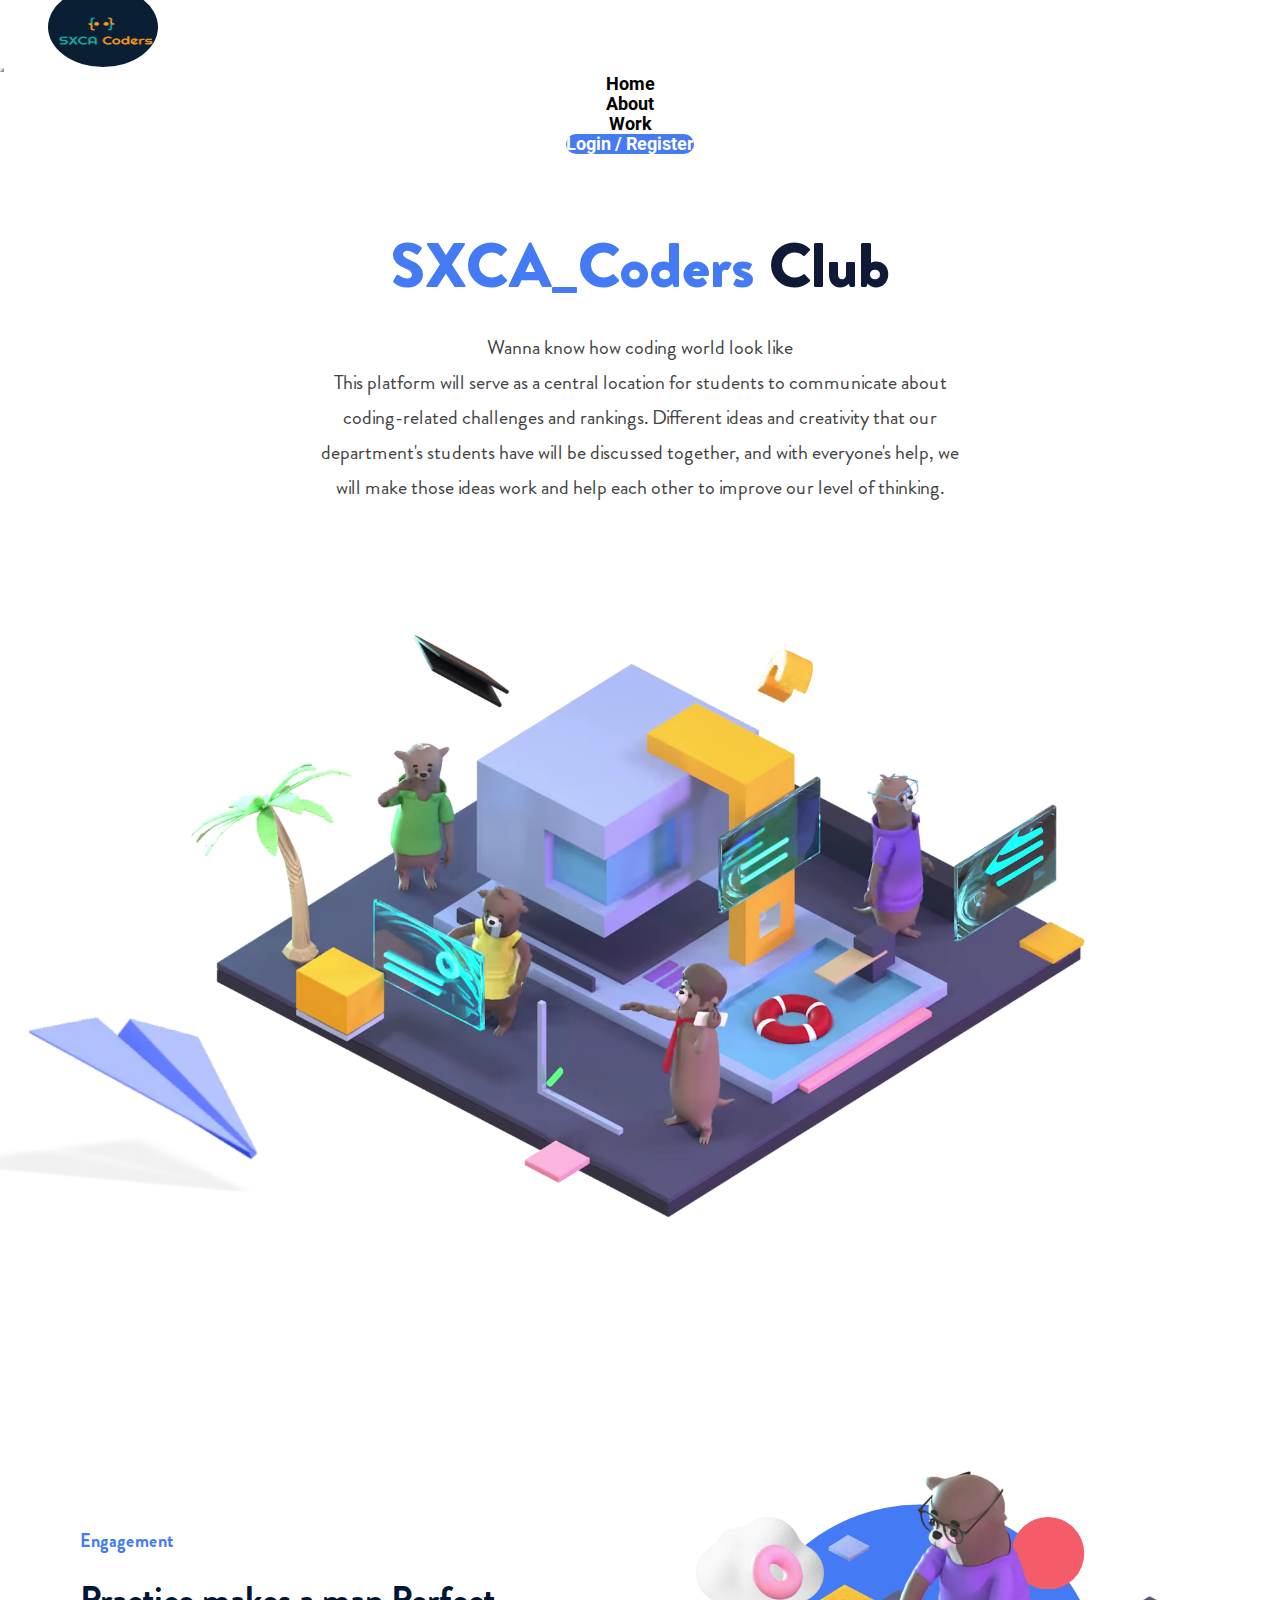
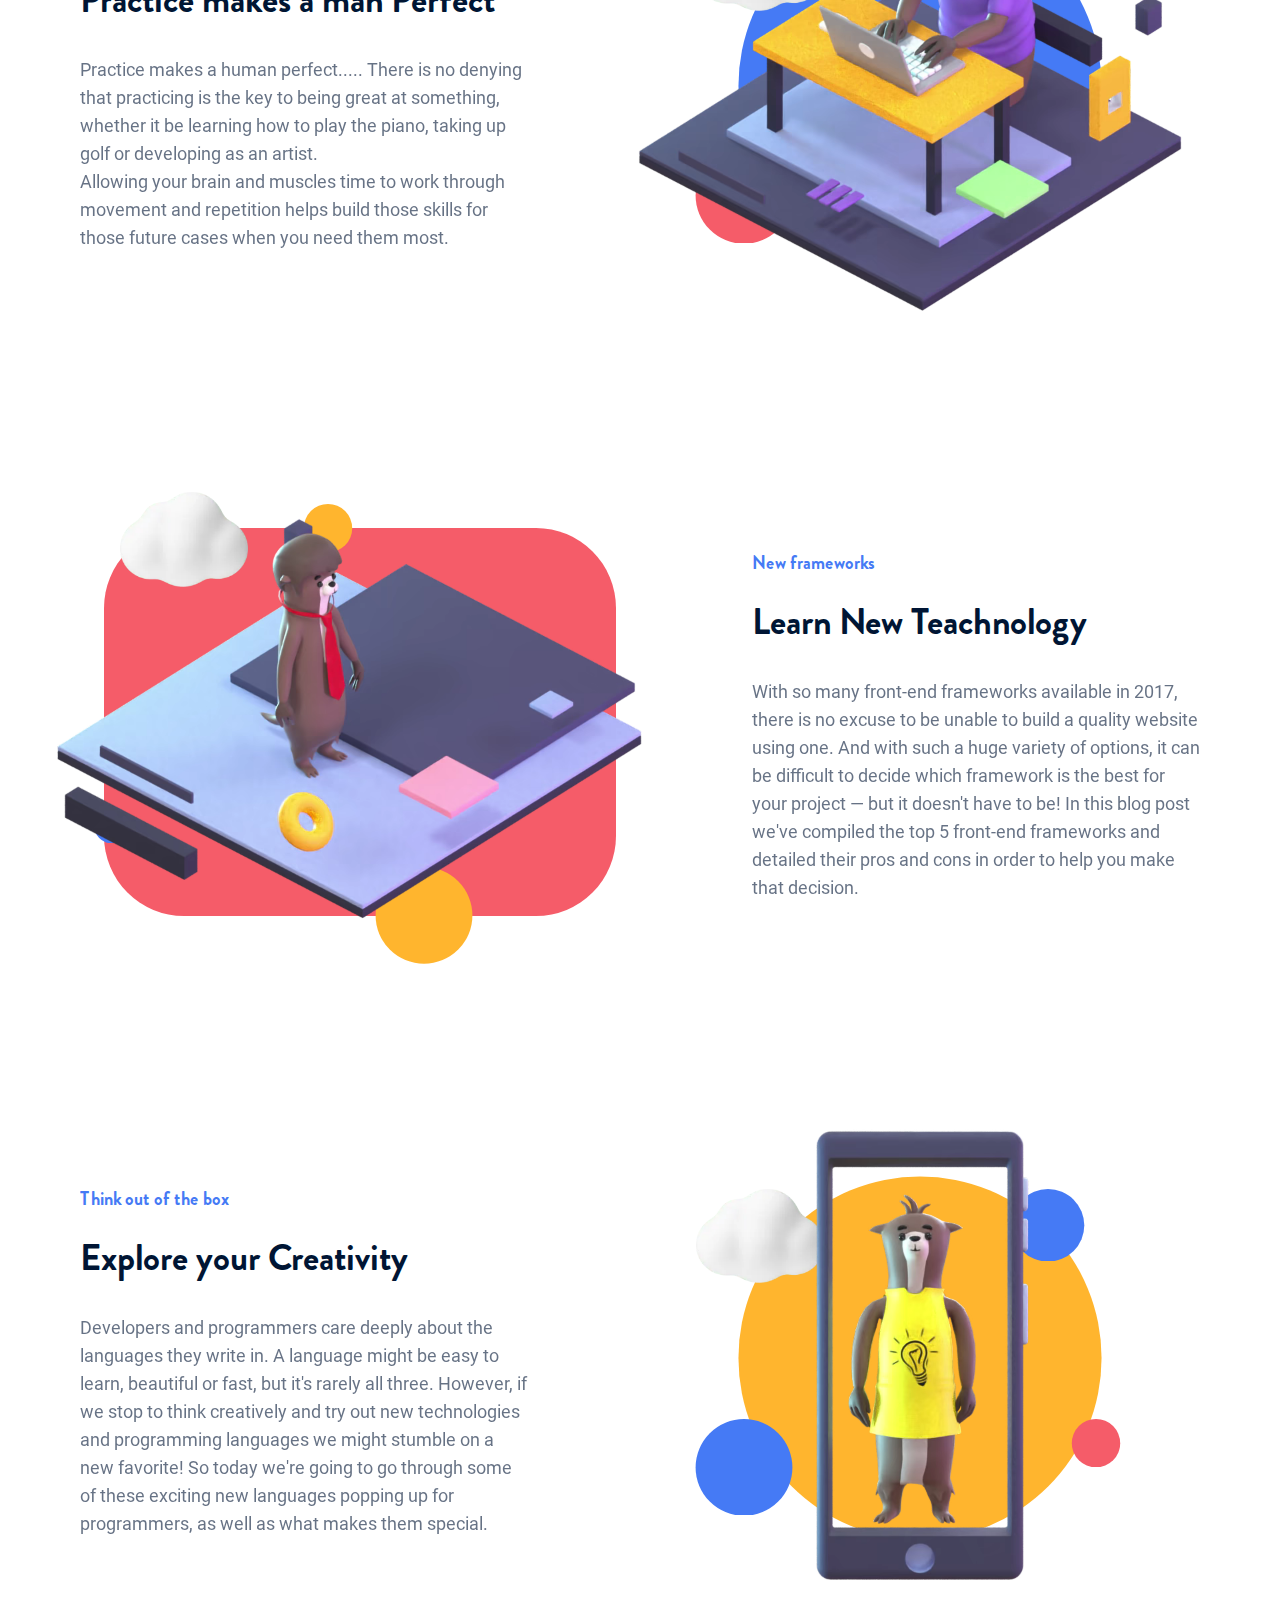
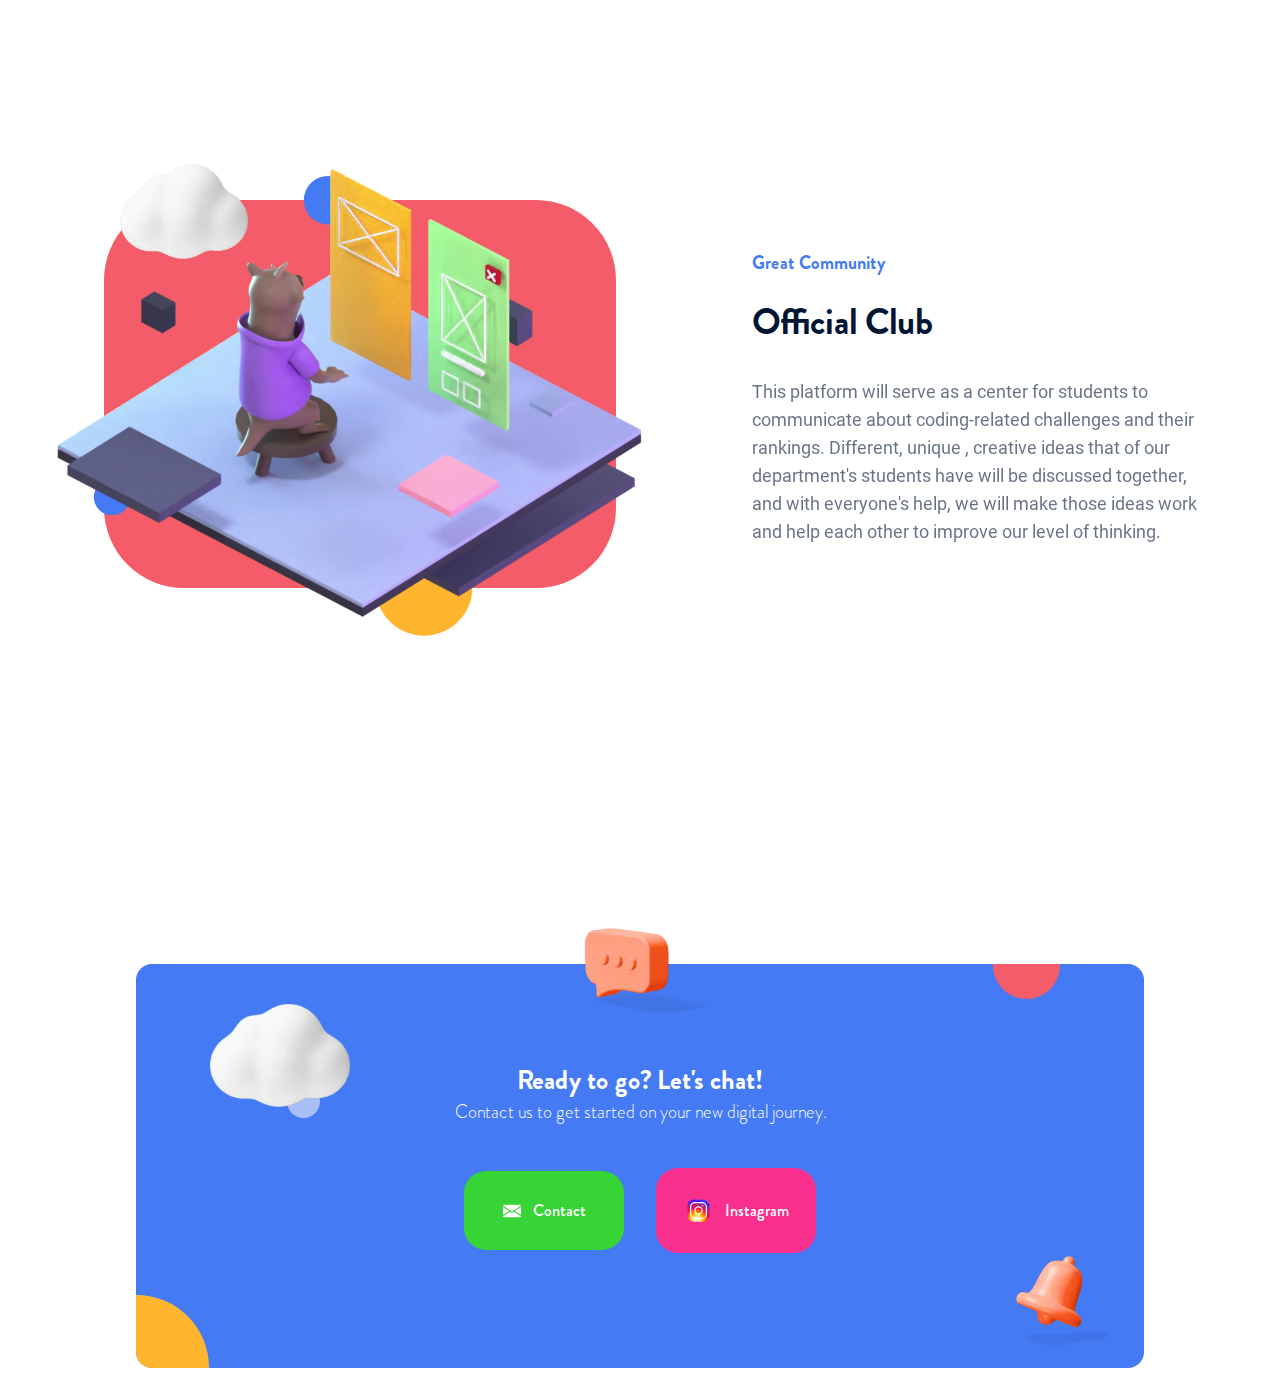
==== index.html @ 43cc10ef "logo changes finale commit" ====
<!-- <?php
    require("connection.inc.php");
?> -->
<!DOCTYPE html>
<html lang="en">

<head>
    <meta charset="UTF-8">
    <meta http-equiv="X-UA-Compatible" content="IE=edge">
    <meta name="viewport" content="width=device-width, initial-scale=1.0">
    <title>SXCA_Coders</title>
    <link rel="stylesheet" href="css/style.css">
    <link rel="stylesheet" href="css/c393a1facdbf81b38c03.css">
    <!-- <link rel="stylesheet" href="/css/f95f0cd9c8608c2a16da.css"> -->

    
    <link href="https://cdn.jsdelivr.net/npm/bootstrap@5.1.1/dist/css/bootstrap.min.css" rel="stylesheet"
        integrity="sha384-F3w7mX95PdgyTmZZMECAngseQB83DfGTowi0iMjiWaeVhAn4FJkqJByhZMI3AhiU" crossorigin="anonymous">
    <script src="https://cdn.jsdelivr.net/npm/@popperjs/core@2.9.3/dist/umd/popper.min.js"
        integrity="sha384-W8fXfP3gkOKtndU4JGtKDvXbO53Wy8SZCQHczT5FMiiqmQfUpWbYdTil/SxwZgAN"
        crossorigin="anonymous"></script>
    <script src="https://cdn.jsdelivr.net/npm/bootstrap@5.1.1/dist/js/bootstrap.min.js"
        integrity="sha384-skAcpIdS7UcVUC05LJ9Dxay8AXcDYfBJqt1CJ85S/CFujBsIzCIv+l9liuYLaMQ/"
        crossorigin="anonymous"></script>
    <script src="https://cdn.jsdelivr.net/npm/bootstrap@5.1.1/dist/js/bootstrap.bundle.min.js"
        integrity="sha384-/bQdsTh/da6pkI1MST/rWKFNjaCP5gBSY4sEBT38Q/9RBh9AH40zEOg7Hlq2THRZ"
        crossorigin="anonymous"></script>
        <link rel="stylesheet" href="https://cdnjs.cloudflare.com/ajax/libs/font-awesome/4.7.0/css/font-awesome.min.css">
        <script src="/js/jquery-3.6.0.min.js" type="text/javascript"></script>


</head>

<body>
    
        <!-- <div class="page page-landing "> -->
        <!-- <div class="header_spacer__1Bc7Z"> -->
            <nav class="navbar navbar-expand-lg navbar-light bg-light" >
                <div class="container-fluid">
                    <button class="navbar-toggler" type="button" data-bs-toggle="collapse"
                        data-bs-target="#navbarTogglerDemo03" aria-controls="navbarTogglerDemo03"
                        aria-expanded="false" aria-label="Toggle navigation">
                        <span class="navbar-toggler-icon"></span>
                    </button>
                    <a href="index.html">
                    <img style="margin-left: 40px;margin-top: -10px; border-radius: 50%;" width="109.93243243243242" height="80" loading="lazy"
                        src="/logo1.png"
                        class="header_logo__489xt" alt="logo"></a>
                    <div class="collapse navbar-collapse" id="navbarTogglerDemo03">
                        <ul class="navbar-nav" style="margin-left: auto;">
                            
                            <li class="nav-item" style="margin-right: 20px;">
                                <a class="nav-link active" aria-current="page" href="index.html">Home</a>
                            </li>
                            <li class="nav-item" style="margin-right: 20px;">
                                <a class="nav-link active" aria-current="page" href="about.html">About</a>
                            </li>
                            <li class="nav-item" style="margin-right: 20px;">
                                <a class="nav-link active" aria-current="page" href="contact.html">Work</a>
                            </li>
                            <li class="nav-item" style="margin-right: 20px;">
                                <a class="nav-link active" id="tete" aria-current="page" href="http://sxcacoderz.atwebpages.com/">Login / Register</a>
                            </li>


                        </ul>
                    </div>
                </div>
            </nav>
            <!-- </div> -->
        <!-- </div> -->
        <div class="styles_page__3O27c">
            <div class="hero_hero__2doTF">
                <h1 class="hero_heading__387q_">
                    <p><span class="hero_pop__2ITrp">SXCA_Coders </span> Club</p>
                </h1>
                <h2 class="hero_tagline__ejcJN">
                    <div>
                        <p>Wanna know how coding world look like</p>
                        <p> 

                            This platform will serve as a central location for students to
                             communicate about coding-related challenges and rankings. 
                             Different ideas and creativity that our department's students 
                             have will be discussed together, and with everyone's help, 
                             we will make those ideas work and help each other to improve 
                             our level of thinking.
                        </p>
                        <p><br /></p>
                    </div>
                </h2>
                <div class="hero_videoContainer__2br_p">
                    <div class="hero_blueRect__25ifG hero_sprite__2K_Bj"><canvas class="threeDFly_canvas__1gDKR"
                            width="200" height="200"></canvas></div>
                    <div class="hero_donut__1dHCN hero_sprite__2K_Bj"><canvas class="threeDFly_canvas__1gDKR"
                            width="200" height="200"></canvas></div>
                    <div class="hero_redBlocks__1Drtq hero_sprite__2K_Bj"><canvas class="threeDFly_canvas__1gDKR"
                            width="200" height="200"></canvas></div>
                    <div class="hero_yellowRect__2wP6B hero_sprite__2K_Bj"><canvas class="threeDFly_canvas__1gDKR"
                            width="200" height="200"></canvas></div><video class="hero_video__1mtaJ" preload="auto"
                        muted="" playsinline="" loop="" autoplay disableremoteplayback="">
                        <source
                            src="production1/4433542a0b9abbcefe07a48c4b059acff9fa09fb.webm"
                            type="video/webm" />
                        <source
                            src="production1/1_mov_1440x1080-Otterdevs.mov"
                            type="video/quicktime" />
                    </video>
                </div>
            </div>
            
            <!-- <div class="plane_container__OITWc">
                <div class="plane_clipper__2U6Xp">
                    <div class="plane_paperPlaneFloat__1OxNG">
                        <picture class="plane_paperPlane__2VQE2" style="position: absolute;">
                            <source srcSet="sprites/paper-plane.webp" type="image/webp" />
                            <img alt="Paper Plane" src="sprites/paper-plane.webp" width="576" height="356" />
                        </picture>
                    </div>
                </div>
            </div> -->

            <div class="planez" style="position: absolute; left: -90px; top: 950px;">
                <picture>
                    <source srcSet="sprites/paper-plane.webp" type="image/webp" />
                    <img alt="Paper Plane" src="sprites/paper-plane.webp" width="450" height="300" />
                </picture>
            </div>


            <div data-nav-title="Services">
                <div class="service_service__2L0Zc service_left__2deLF" style="flex-direction:row">
                    <div class="service_text__27dAe service_hidden__ITcib">
                        <h3>Engagement</h3>
                        <h4>Practice makes a man Perfect </h4>
                        <div>
                           <p> Practice makes a human perfect..... There is no denying that practicing is the key to being great at something,
	 whether it be learning how to play the piano,
	 taking up golf or developing as an artist.</p><p> Allowing your brain and muscles time to work through movement and repetition
	 helps build those skills for those future cases when you need them most.</p>

                        </div>
                    </div>
                    <div class="service_splash__18SnM">
                        <div>
                            <div class="service-splash_decor__2nsyu service-splash_circle__3ssSu">
                                <div class="service-splash_decorBG__3vp0y service-splash_hides__1FsgH"
                                    style="background:#457af5;border-radius:unset;clip-path:circle(40%)"></div><svg
                                    width="100" height="100" viewBox="0 0 50 50" xmlns="http://www.w3.org/2000/svg"
                                    class="service-splash_decorCircle1__2mcjT service-splash_bob__1wHOM service-splash_hides__1FsgH"
                                    fill="#f55c69">
                                    <circle cx="25" cy="25" r="25"></circle>
                                </svg>
                                <svg width="100" height="100" viewBox="0 0 50 50" xmlns="http://www.w3.org/2000/svg"
                                    class="service-splash_decorCircle2__2xlPF service-splash_bob__1wHOM service-splash_hides__1FsgH"
                                    style="animation-delay:0.2s" fill="#ffb52e">
                                    <circle cx="25" cy="25" r="25"></circle>
                                </svg><svg width="100" height="100" viewBox="0 0 50 50"
                                    xmlns="http://www.w3.org/2000/svg"
                                    class="service-splash_decorCircle3__29Uto service-splash_bob__1wHOM service-splash_hides__1FsgH"
                                    style="animation-delay:0.4s" fill="#f55c69">
                                    <circle cx="25" cy="25" r="25"></circle>
                                </svg>
                                <picture style="animation-delay:0.6s"
                                    class="service-splash_decorCloud__1s9xX service-splash_bob__1wHOM service-splash_hides__1FsgH">
                                    <source srcSet="sprites/cloud.webp" type="image/webp" /><img alt="Cloud icon"
                                        src="sprites/cloud.png" loading="lazy" width="202" height="149" />
                                </picture>
                            </div><video class="service-splash_video__py_FT" preload="auto" playsinline="" muted=""
                                loop="" autoplay disableremoteplayback="">
                                <source
                                    src="production1/bc0e95417e2c8d0930199f0b46eed3da27587ea4.webm"
                                    type="video/webm" />
                                <source
                                    src="production1/2_mov-Otterdevs.mov"
                                    type="video/quicktime" />
                            </video>
                        </div>
                    </div>
                </div>
            </div>
            <div>
                <div class="service_service__2L0Zc service_right__2iSeZ" style="flex-direction:row-reverse">
                    <div class="service_text__27dAe service_hidden__ITcib">
                        <h3>New frameworks</h3>
                        <h4>Learn New Teachnology</h4>
                        <div>
                            <p>With so many front-end frameworks available in 2017, there is no excuse to be unable to build a quality website using one. 
                                And with such a huge variety of options, it can be difficult to decide which framework is the best for your project — 
                                but it doesn't have to be! In this blog post we've compiled the top 5 front-end frameworks and detailed their pros and cons in order to help you make that decision.
                            </p>
                        </div>
                    </div>
                    <div class="service_splash__18SnM">
                        <div style="overflow-x: hidden;">
                            <div class="service-splash_decor__2nsyu service-splash_roundedRect__31Xk0">
                                <div class="service-splash_decorBG__3vp0y service-splash_hides__1FsgH"
                                    style="background:#f55c69;border-radius:80px;clip-path:unset; overflow-y: hidden;"></div><svg width="100"
                                    height="100" viewBox="0 0 50 50" xmlns="http://www.w3.org/2000/svg"
                                    class="service-splash_decorCircle1__2mcjT service-splash_bob__1wHOM service-splash_hides__1FsgH"
                                    fill="#ffb52e">
                                    <circle cx="25" cy="25" r="25"></circle>
                                </svg>
                                <svg width="100" height="100" viewBox="0 0 50 50" xmlns="http://www.w3.org/2000/svg"
                                    class="service-splash_decorCircle2__2xlPF service-splash_bob__1wHOM service-splash_hides__1FsgH"
                                    style="animation-delay:0.2s" fill="#ffb52e">
                                    <circle cx="25" cy="25" r="25"></circle>
                                </svg><svg width="100" height="100" viewBox="0 0 50 50"
                                    xmlns="http://www.w3.org/2000/svg"
                                    class="service-splash_decorCircle3__29Uto service-splash_bob__1wHOM service-splash_hides__1FsgH"
                                    style="animation-delay:0.4s" fill="#457af5">
                                    <circle cx="25" cy="25" r="25"></circle>
                                </svg>
                                <picture style="animation-delay:0.6s"
                                    class="service-splash_decorCloud__1s9xX service-splash_bob__1wHOM service-splash_hides__1FsgH">
                                    <source srcSet="sprites/cloud.webp" type="image/webp" /><img alt="Cloud icon"
                                        src="sprites/cloud.png" loading="lazy" width="202" height="149" />
                                </picture>
                            </div><video class="service-splash_video__py_FT" preload="auto" playsinline="" autoplay muted=""
                                loop="" disableremoteplayback="">
                                <source
                                    src="production1/545ada0dce8472e6c5146e14bf3cbb48974164bc.webm"
                                    type="video/webm" />
                                <source
                                    src="production1/3_mov-Otterdevs.mov"
                                    type="video/quicktime" />
                            </video>
                        </div>
                    </div>
                </div>
            </div>
            <div>
                <div class="service_service__2L0Zc service_left__2deLF" style="flex-direction:row">
                    <div class="service_text__27dAe service_hidden__ITcib">
                        <h3>Think out of the box</h3>
                        <h4>Explore your Creativity</h4>
                        <p>Developers and programmers care deeply about the languages they write in. A language might be easy to learn, beautiful or fast,
                            but it's rarely all three. However, if we stop to think creatively and try out new technologies and programming languages we might stumble 
                           on a new favorite! So today we're going to go through some of these exciting new languages popping up for programmers, as well as what makes them special.
                       </p>
                    </div>
                    <div class="service_splash__18SnM">
                        <div>
                            <div class="service-splash_decor__2nsyu service-splash_circle__3ssSu">
                                <div class="service-splash_decorBG__3vp0y service-splash_hides__1FsgH"
                                    style="background:#ffb52e;border-radius:unset;clip-path:circle(40%)"></div><svg
                                    width="100" height="100" viewBox="0 0 50 50" xmlns="http://www.w3.org/2000/svg"
                                    class="service-splash_decorCircle1__2mcjT service-splash_bob__1wHOM service-splash_hides__1FsgH"
                                    fill="#457af5">
                                    <circle cx="25" cy="25" r="25"></circle>
                                </svg>
                                <svg width="100" height="100" viewBox="0 0 50 50" xmlns="http://www.w3.org/2000/svg"
                                    class="service-splash_decorCircle2__2xlPF service-splash_bob__1wHOM service-splash_hides__1FsgH"
                                    style="animation-delay:0.2s" fill="#f55c69">
                                    <circle cx="25" cy="25" r="25"></circle>
                                </svg><svg width="100" height="100" viewBox="0 0 50 50"
                                    xmlns="http://www.w3.org/2000/svg"
                                    class="service-splash_decorCircle3__29Uto service-splash_bob__1wHOM service-splash_hides__1FsgH"
                                    style="animation-delay:0.4s" fill="#457af5">
                                    <circle cx="25" cy="25" r="25"></circle>
                                </svg>
                                <picture style="animation-delay:0.6s"
                                    class="service-splash_decorCloud__1s9xX service-splash_bob__1wHOM service-splash_hides__1FsgH">
                                    <source srcSet="sprites/cloud.webp" type="image/webp" /><img alt="Cloud icon"
                                        src="sprites/cloud.png" loading="lazy" width="202" height="149" />
                                </picture>
                            </div><video class="service-splash_video__py_FT" preload="auto" playsinline="" muted=""
                                loop="" autoplay disableremoteplayback="">
                                <source
                                    src="production1/f6379d8185065f7235d17d66972935cf13ff4ae3.webm"
                                    type="video/webm" />
                                <source
                                    src="production1/4_mov-Otterdevs.mov"
                                    type="video/quicktime" />
                            </video>
                        </div>
                    </div>
                </div>
            </div>
            <!-- <div class="rocket_container__2sekO">
                <div class="rocket_clipper__1J3vr">
                    <div class="rocket_rocketBuzz__CPluA">
                        <picture class="rocket_rocket__1mSY4">
                            <source srcSet="sprites/rocket.webp" type="image/webp" /><img alt="Rocket"
                                src="sprites/rocket.png" width="520x574" />
                        </picture>
                    </div>
                </div>
            </div> -->


            <div>
                <div class="service_service__2L0Zc service_right__2iSeZ" style="flex-direction:row-reverse">
                    <div class="service_text__27dAe service_hidden__ITcib">
                        <h3>Great Community </h3>
                        <h4>Official Club</h4>
                        <div>
                            <p>This platform will serve as a center for students to communicate about coding-related challenges and their rankings. Different, unique , creative ideas that of our department's students have will be discussed together, and with everyone's help, we will make those ideas work and help each other to improve our level of thinking.</p>
                        </div>
                    </div>
                    <div class="service_splash__18SnM">
                        <div>
                            <div class="service-splash_decor__2nsyu service-splash_roundedRect__31Xk0">
                                <div class="service-splash_decorBG__3vp0y service-splash_hides__1FsgH"
                                    style="background:#f55c69;border-radius:80px;clip-path:unset"></div><svg width="100"
                                    height="100" viewBox="0 0 50 50" xmlns="http://www.w3.org/2000/svg"
                                    class="service-splash_decorCircle1__2mcjT service-splash_bob__1wHOM service-splash_hides__1FsgH"
                                    fill="#457af5">
                                    <circle cx="25" cy="25" r="25"></circle>
                                </svg>
                                <svg width="100" height="100" viewBox="0 0 50 50" xmlns="http://www.w3.org/2000/svg"
                                    class="service-splash_decorCircle2__2xlPF service-splash_bob__1wHOM service-splash_hides__1FsgH"
                                    style="animation-delay:0.2s" fill="#ffb52e">
                                    <circle cx="25" cy="25" r="25"></circle>
                                </svg><svg width="100" height="100" viewBox="0 0 50 50"
                                    xmlns="http://www.w3.org/2000/svg"
                                    class="service-splash_decorCircle3__29Uto service-splash_bob__1wHOM service-splash_hides__1FsgH"
                                    style="animation-delay:0.4s" fill="#457af5">
                                    <circle cx="25" cy="25" r="25"></circle>
                                </svg>
                                <picture style="animation-delay:0.6s"
                                    class="service-splash_decorCloud__1s9xX service-splash_bob__1wHOM service-splash_hides__1FsgH">
                                    <source srcSet="sprites/cloud.webp" type="image/webp" /><img alt="Cloud icon"
                                        src="sprites/cloud.png" loading="lazy" width="202" height="149" />
                                </picture>
                            </div>
                            <video style="overflow: hidden;" class="service-splash_video__py_FT" preload="auto"
                                playsinline="" muted="" autoplay loop="" disableremoteplayback="">
                                <source
                                    src="production1/286c09b4c4c60a8c845789e8f1630f33b496be32.webm"
                                    type="video/webm" />
                                <source
                                    src="production1/5_mov-Otterdevs.mov"
                                    type="video/quicktime" />
                            </video>
                        </div>
                    </div>
                </div>
            </div>
            

            </div>
            
            <div class="contact_contact__1zi91">
                <div class="cta_contact__yrJ62">
                    <picture class="cta_chat__3e8RQ">
                        <source srcSet="sprites/chat.webp" type="image/webp" /><img alt="Chat icon"
                            src="sprites/chat.png" loading="lazy" width="278" height="172" />
                    </picture>
                    <picture class="cta_cloud__3cHMo">
                        <source srcSet="sprites/cloud.webp" type="image/webp" /><img alt="Cloud icon"
                            src="sprites/cloud.png" loading="lazy" width="202" height="149" />
                    </picture>
                    <div class="cta_background__Mx_uR">
                        <picture class="cta_bellIcon__1a3tN">
                            <source srcSet="sprites/bell.webp" type="image/webp" /><img alt="Bell"
                                src="sprites/bell.png" loading="lazy" width="102" height="123" />
                        </picture>
                        <svg width="100" height="100" viewBox="0 0 50 50" xmlns="http://www.w3.org/2000/svg"
                            class="cta_bigBgCircle__2GMG2">
                             <circle cx="25" cy="25" r="25"></circle> 
                        </svg>
                        <svg width="100" height="100" viewBox="0 0 50 50" xmlns="http://www.w3.org/2000/svg"
                            class="cta_redCircle__3ojUY">
                            <circle cx="25" cy="25" r="25" ></circle>
                        </svg><svg width="100" height="100" viewBox="0 0 50 50" xmlns="http://www.w3.org/2000/svg"
                            class="cta_yellowCircle2__RlQMl">
                            <circle cx="25" cy="25" r="25" ></circle>
                        </svg><svg width="100" height="100" viewBox="0 0 50 50" xmlns="http://www.w3.org/2000/svg"
                            class="cta_whiteCircle__UsoRb">
                            <circle cx="25" cy="25" r="25" ></circle>
                        </svg>
                    </div>
                    <div class="cta_contents__2ml5R" style="overflow-y: hidden;margin-top:50px;">
                        <h3 class="cta_title__itnd7" style="overflow-y: hidden;">Ready to go? Let&#x27;s chat!</h3>
                        <h4 class="cta_subtitle__1QxU1" style="overflow-y: hidden;">Contact us to get started on your
                            new digital journey. </h4>
                        <div class="cta_actions__3jRta" style="align-items: center;">
                        <button onclick="location.href = '/contact.html'" type="button" class="cta_contactButton__1eg83 cta_button__3MjQ3"
                                style="background-color: rgb(54, 212, 54);width:160px; text-align: center;"><img src="icons/mail.svg"
                                    alt="Mail" />Contact</button>
                            <button onclick="location.href = 'https://instagram.com/sxca_coders?utm_medium=copy_link'" type="button" class="cta_whatsappButton__1hT0X cta_button__3MjQ3" style="width:160px; background-color: rgb(248, 47, 141); text-align: center;"><img src="icons/insta.svg"
                                    alt="insta" />Instagram</button>
                        </div>
                    </div>
                </div>
            </div>
        </div>
    


        <script>

            var current = $(window).scrollTop();
            var total = $(window).height() - current;
            var ele = $(".planez");
            var currPosition = ele.position().left + 90;
            var trackLength = 50;
            $(window).scroll(function (event) {
            current = $(window).scrollTop();
            var newPosition = trackLength * (current/total)
            ele.css({left:currPosition+newPosition+'px'});
            });
        
        </script>
</body>

</html>
---- css/style.css ----
*{
    padding: 0%;
    margin: 0%;
    box-sizing: border-box;
    overflow-x: hidden;
    overflow-y: hidden;
}
html {
    overflow-y: scroll;
}

.navbar-nav {
text-align: center;
}
.navbar li a{
    color:black;
    font-weight: bold;
    font-size: 1.1rem;
    text-transform: capitalize;   
}
#tete {
    color: white;
    background-color: #457af5;
    border-radius: 20px;
    height: 41px;

}

@media screen and (min-width: 720px) {
    .navbar li a {
        text-align: center;
    }
    
    #tete {
        left: 50%;
        
    }
}

.threeDFly_canvas__1gDKR {
    width: 100%;
    height: 100%
}

.hero_hero__2doTF {
    display: flex;
    align-items: center;
    flex-direction: column;
    position: relative;
    padding-top: 40px;
    margin: 0 16px 180px
}

.hero_heading__387q_ {
    margin: 0 32px;
    color: var(--oxford-blue);
    font-size: clamp(3rem, 5vw, 6rem);
    text-align: center;
    font-weight: 900
}

.hero_heading__387q_ p {
    margin: 0;
}

.hero_pop__2ITrp {
    color: #457af5;
}

.hero_video__1mtaJ {
    width: 600px;
    max-width: calc(100% - 32px);
    height: auto
}

.hero_sprite__2K_Bj {
    width: 12.5vw
}

@media screen and (min-width:720px) {
    .hero_hero__2doTF {
        margin-bottom: 140px
    }
}

@media screen and (min-width:960px) {
    .hero_video__1mtaJ {
        width: 800px
    }
    .hero_hero__2doTF {
        padding-top: 80px
    }
    .hero_sprite__2K_Bj {
        width: 128px
    }
}

@media screen and (min-width:1280px) {
    .hero_video__1mtaJ {
        width: 960px
    }
    .hero_sprite__2K_Bj {
        width: 142px
    }
}

@media screen and (min-width:1440px) {
    .hero_video__1mtaJ {
        width: 1200px
    }
    .hero_sprite__2K_Bj {
        width: 192px
    }
}

.hero_tagline__ejcJN {
    text-align: center;
    margin: 32px 16px;
    max-width: 660px;
    font-size: clamp(1.25rem, 1.5vw, 1.4375rem);
    color: #424242;
    line-height: clamp(1.6rem, 3vw, 2.25rem);
    font-weight: 400
}

.hero_videoContainer__2br_p {
    position: relative;
    text-align: center
}

.hero_blueRect__25ifG {
    position: absolute;
    left: 0;
    top: 5%;
    -webkit-animation: hero_bob__2lung 1s infinite alternate;
    animation: hero_bob__2lung 1s infinite alternate
}

.hero_donut__1dHCN {
    position: absolute;
    right: 10%;
    top: 10%;
    -webkit-animation: hero_bob__2lung .9s infinite alternate;
    animation: hero_bob__2lung .9s infinite alternate
}

.hero_redBlocks__1Drtq {
    position: absolute;
    left: -2.5%;
    bottom: 15%;
    -webkit-animation: hero_bob__2lung .7s infinite alternate;
    animation: hero_bob__2lung .7s infinite alternate
}

.hero_yellowRect__2wP6B {
    position: absolute;
    right: 0;
    bottom: 20%;
    -webkit-animation: hero_bob__2lung .8s infinite alternate;
    animation: hero_bob__2lung .8s infinite alternate
}

@-webkit-keyframes hero_bob__2lung {
    0% {
        transform: translateY(-5px)
    }
    to {
        transform: translateY(5px)
    }
}

@keyframes hero_bob__2lung {
    0% {
        transform: translateY(-5px)
    }
    to {
        transform: translateY(5px)
    }
}

.service-splash_decor__2nsyu {
    position: absolute;
    top: 0;
    left: 0;
    width: 100%;
    height: 100%
}

.service-splash_video__py_FT {
    width: 100%;
    transform: scale(1);
    height: auto;
    
}

.service-splash_bob__1wHOM {
    -webkit-animation: service-splash_bob__1wHOM 1s infinite alternate;
    animation: service-splash_bob__1wHOM 1s infinite alternate
}

@-webkit-keyframes service-splash_bob__1wHOM {
    0% {
        transform: translateY(-5px)
    }
    to {
        transform: translateY(5px)
    }
}

@keyframes service-splash_bob__1wHOM {
    0% {
        transform: translateY(-5px)
    }
    to {
        transform: translateY(5px)
    }
}

.service-splash_hides__1FsgH {
    transition: all .3s cubic-bezier(.34, 1.56, .64, 1)
}

.service-splash_hidden__1Wofd {
    transform: scale(0);
    opacity: 0
}

.service-splash_decorBG__3vp0y {
    position: absolute;
    top: 10%;
    height: 80%;
    left: 10%;
    width: 80%
}

.service-splash_circle__3ssSu .service-splash_decorCloud__1s9xX {
    position: absolute;
    top: 15%;
    left: 15%;
    height: 20%;
    width: 20%
}

.service-splash_decorCloud__1s9xX img {
    width: 100%;
    height: auto
}

.service-splash_circle__3ssSu .service-splash_decorCircle1__2mcjT {
    position: absolute;
    top: 15%;
    right: 22.5%;
    height: 15%;
    width: 15%
}

.service-splash_circle__3ssSu .service-splash_decorCircle2__2xlPF {
    position: absolute;
    top: 62.5%;
    right: 17.5%;
    height: 10%;
    width: 10%
}

.service-splash_circle__3ssSu .service-splash_decorCircle3__29Uto {
    position: absolute;
    top: 62.5%;
    left: 12.5%;
    height: 20%;
    width: 20%
}

.service-splash_roundedRect__31Xk0 .service-splash_decorCloud__1s9xX {
    position: absolute;
    top: 2.5%;
    left: 12.5%;
    height: 20%;
    width: 20%
}

.service-splash_roundedRect__31Xk0 .service-splash_decorCircle1__2mcjT {
    position: absolute;
    top: 5%;
    left: 40%;
    height: 10%;
    width: 10%
}

.service-splash_roundedRect__31Xk0 .service-splash_decorCircle2__2xlPF {
    position: absolute;
    bottom: 0;
    right: 30%;
    height: 20%;
    width: 20%
}

.service-splash_roundedRect__31Xk0 .service-splash_decorCircle3__29Uto {
    position: absolute;
    bottom: 25%;
    left: 7.5%;
    height: 7.5%;
    width: 7.5%
}

.service_service__2L0Zc {
    display: flex;
    justify-content: center;
    align-items: center;
    flex-wrap: wrap;
    margin: 0 0 64px
}

.service_text__27dAe {
    flex-shrink: 1;
    flex-grow: 1;
    margin: 32px;
    z-index: 100;
    transition: all .3s ease-out
}

.service_text__27dAe.service_hidden__ITcib {
    /* opacity: 0; */
    transform: translateY(20px)
}

.service_splash__18SnM {
    width: min(100%, 520px);
    position: relative;
    flex-shrink: 0;
    flex-grow: 0;
    margin: 24px 0 32px
}

@media screen and (min-width:960px) {
    .service_service__2L0Zc {
        margin: 0 0 120px
    }
    .service_text__27dAe {
        flex-basis: 0
    }
    .service_left__2deLF .service_text__27dAe {
        margin-left: 60px
    }
    .service_right__2iSeZ .service_text__27dAe {
        margin-right: 60px
    }
    .service_splash__18SnM {
        width: 520px;
        margin: 72px 0 32px
    }
    .service_left__2deLF .service_splash__18SnM,
    .service_right__2iSeZ .service_splash__18SnM {
        margin: 32px 20px 0
    }
}

@media screen and (min-width:1280px) {
    .service_splash__18SnM {
        width: 640px
    }
    .service_left__2deLF .service_text__27dAe {
        margin-left: 80px
    }
    .service_right__2iSeZ .service_text__27dAe {
        margin-right: 80px
    }
    .service_left__2deLF .service_splash__18SnM,
    .service_right__2iSeZ .service_splash__18SnM {
        margin: 32px 40px 0
    }
}

@media screen and (min-width:1440px) {
    .service_splash__18SnM {
        width: 720px
    }
    .service_left__2deLF .service_text__27dAe {
        margin-left: 100px
    }
    .service_right__2iSeZ .service_text__27dAe {
        margin-right: 100px
    }
    .service_left__2deLF .service_splash__18SnM,
    .service_right__2iSeZ .service_splash__18SnM {
        margin: 32px 60px 0
    }
}

.service_text__27dAe h3 {
    color: var(--blue-crayola);
    font-weight: 600;
    font-size: 1.125rem;
    margin: 0 0 20px
}

.service_text__27dAe h4{
    font-weight: 700;
    font-size: 2.25rem;
    margin: 0 0 30px
}
.service_text__27dAe p {
    opacity: .6;
    font-weight: 400;
    font-size: 1.125rem;
    line-height: 1.75rem;
    margin: 0;
    -webkit-backdrop-filter: blur(16px);
    backdrop-filter: blur(16px)
}

@font-face {
    font-family: swiper-icons;
    src: url("data:application/font-woff;charset=utf-8;base64, [base64]//wADZ2x5ZgAAAywAAADMAAAD2MHtryVoZWFkAAABbAAAADAAAAA2E2+eoWhoZWEAAAGcAAAAHwAAACQC9gDzaG10eAAAAigAAAAZAAAArgJkABFsb2NhAAAC0AAAAFoAAABaFQAUGG1heHAAAAG8AAAAHwAAACAAcABAbmFtZQAAA/gAAAE5AAACXvFdBwlwb3N0AAAFNAAAAGIAAACE5s74hXjaY2BkYGAAYpf5Hu/j+W2+MnAzMYDAzaX6QjD6/4//Bxj5GA8AuRwMYGkAPywL13jaY2BkYGA88P8Agx4j+/8fQDYfA1AEBWgDAIB2BOoAeNpjYGRgYNBh4GdgYgABEMnIABJzYNADCQAACWgAsQB42mNgYfzCOIGBlYGB0YcxjYGBwR1Kf2WQZGhhYGBiYGVmgAFGBiQQkOaawtDAoMBQxXjg/wEGPcYDDA4wNUA2CCgwsAAAO4EL6gAAeNpj2M0gyAACqxgGNWBkZ2D4/wMA+xkDdgAAAHjaY2BgYGaAYBkGRgYQiAHyGMF8FgYHIM3DwMHABGQrMOgyWDLEM1T9/w8UBfEMgLzE////P/5//f/V/xv+r4eaAAeMbAxwIUYmIMHEgKYAYjUcsDAwsLKxc3BycfPw8jEQA/[base64]/uznmfPFBNODM2K7MTQ45YEAZqGP81AmGGcF3iPqOop0r1SPTaTbVkfUe4HXj97wYE+yNwWYxwWu4v1ugWHgo3S1XdZEVqWM7ET0cfnLGxWfkgR42o2PvWrDMBSFj/IHLaF0zKjRgdiVMwScNRAoWUoH78Y2icB/yIY09An6AH2Bdu/UB+yxopYshQiEvnvu0dURgDt8QeC8PDw7Fpji3fEA4z/PEJ6YOB5hKh4dj3EvXhxPqH/SKUY3rJ7srZ4FZnh1PMAtPhwP6fl2PMJMPDgeQ4rY8YT6Gzao0eAEA409DuggmTnFnOcSCiEiLMgxCiTI6Cq5DZUd3Qmp10vO0LaLTd2cjN4fOumlc7lUYbSQcZFkutRG7g6JKZKy0RmdLY680CDnEJ+UMkpFFe1RN7nxdVpXrC4aTtnaurOnYercZg2YVmLN/d/gczfEimrE/fs/bOuq29Zmn8tloORaXgZgGa78yO9/cnXm2BpaGvq25Dv9S4E9+5SIc9PqupJKhYFSSl47+Qcr1mYNAAAAeNptw0cKwkAAAMDZJA8Q7OUJvkLsPfZ6zFVERPy8qHh2YER+3i/BP83vIBLLySsoKimrqKqpa2hp6+jq6RsYGhmbmJqZSy0sraxtbO3sHRydnEMU4uR6yx7JJXveP7WrDycAAAAAAAH//wACeNpjYGRgYOABYhkgZgJCZgZNBkYGLQZtIJsFLMYAAAw3ALgAeNolizEKgDAQBCchRbC2sFER0YD6qVQiBCv/H9ezGI6Z5XBAw8CBK/m5iQQVauVbXLnOrMZv2oLdKFa8Pjuru2hJzGabmOSLzNMzvutpB3N42mNgZGBg4GKQYzBhYMxJLMlj4GBgAYow/P/PAJJhLM6sSoWKfWCAAwDAjgbRAAB42mNgYGBkAIIbCZo5IPrmUn0hGA0AO8EFTQAA") format("woff");
    font-weight: 400;
    font-style: normal
}

:root {
    --swiper-theme-color: #007aff
}

.swiper-container {
    margin-left: auto;
    margin-right: auto;
    position: relative;
    overflow: hidden;
    list-style: none;
    padding: 0;
    z-index: 1
}

.swiper-container-vertical>.swiper-wrapper {
    flex-direction: column
}

.swiper-wrapper {
    position: relative;
    width: 100%;
    height: 100%;
    z-index: 1;
    display: flex;
    transition-property: transform;
    box-sizing: content-box
}

.swiper-container-android .swiper-slide,
.swiper-wrapper {
    transform: translateZ(0)
}

.swiper-container-multirow>.swiper-wrapper {
    flex-wrap: wrap
}

.swiper-container-multirow-column>.swiper-wrapper {
    flex-wrap: wrap;
    flex-direction: column
}

.swiper-container-free-mode>.swiper-wrapper {
    transition-timing-function: ease-out;
    margin: 0 auto
}

.swiper-container-pointer-events {
    touch-action: pan-y
}

.swiper-container-pointer-events.swiper-container-vertical {
    touch-action: pan-x
}

.swiper-slide {
    flex-shrink: 0;
    width: 100%;
    height: 100%;
    position: relative;
    transition-property: transform
}

.swiper-slide-invisible-blank {
    visibility: hidden
}

.swiper-container-autoheight,
.swiper-container-autoheight .swiper-slide {
    height: auto
}

.swiper-container-autoheight .swiper-wrapper {
    align-items: flex-start;
    transition-property: transform, height
}

.swiper-container-3d {
    perspective: 1200px
}

.swiper-container-3d .swiper-cube-shadow,
.swiper-container-3d .swiper-slide,
.swiper-container-3d .swiper-slide-shadow-bottom,
.swiper-container-3d .swiper-slide-shadow-left,
.swiper-container-3d .swiper-slide-shadow-right,
.swiper-container-3d .swiper-slide-shadow-top,
.swiper-container-3d .swiper-wrapper {
    transform-style: preserve-3d
}

.swiper-container-3d .swiper-slide-shadow-bottom,
.swiper-container-3d .swiper-slide-shadow-left,
.swiper-container-3d .swiper-slide-shadow-right,
.swiper-container-3d .swiper-slide-shadow-top {
    position: absolute;
    left: 0;
    top: 0;
    width: 100%;
    height: 100%;
    pointer-events: none;
    z-index: 10
}

.swiper-container-3d .swiper-slide-shadow-left {
    background-image: linear-gradient(270deg, rgba(0, 0, 0, .5), transparent)
}

.swiper-container-3d .swiper-slide-shadow-right {
    background-image: linear-gradient(90deg, rgba(0, 0, 0, .5), transparent)
}

.swiper-container-3d .swiper-slide-shadow-top {
    background-image: linear-gradient(0deg, rgba(0, 0, 0, .5), transparent)
}

.swiper-container-3d .swiper-slide-shadow-bottom {
    background-image: linear-gradient(180deg, rgba(0, 0, 0, .5), transparent)
}

.swiper-container-css-mode>.swiper-wrapper {
    overflow: auto;
    scrollbar-width: none;
    -ms-overflow-style: none
}

.swiper-container-css-mode>.swiper-wrapper::-webkit-scrollbar {
    display: none
}

.swiper-container-css-mode>.swiper-wrapper>.swiper-slide {
    scroll-snap-align: start start
}

.swiper-container-horizontal.swiper-container-css-mode>.swiper-wrapper {
    -ms-scroll-snap-type: x mandatory;
    scroll-snap-type: x mandatory
}

.swiper-container-vertical.swiper-container-css-mode>.swiper-wrapper {
    -ms-scroll-snap-type: y mandatory;
    scroll-snap-type: y mandatory
}

.portfolio_sites__xze3- {
    margin-bottom: 40px;
    padding: 32px 0
}

@media screen and (min-width:960px) {
    .portfolio_portfolio__8NpO8 {
        padding: 48px 0 16px
    }
}

@media screen and (min-width:1400px) {
    .portfolio_sites__xze3- {
        margin-bottom: 80px
    }
}

.portfolio_siteImage__2dix_ {
    border-radius: 10px;
    box-shadow: 0 0 12px rgba(0, 0, 0, .2);
    width: 100%;
    height: auto
}

.portfolio_title__1eheK {
    color: var(--blue-crayola);
    font-weight: 600;
    font-size: 1.125rem;
    margin: 0 0 20px;
    text-align: center
}

.portfolio_heading__2T3wA {
    color: #081131;
    font-weight: 700;
    font-size: 2.25rem;
    margin: 0 0 30px;
    text-align: center
}

.form_form__2kIUL {
    padding: 0 24px;
    display: grid;
    grid-template-columns: 1fr;
    gap: 16px
}
.form_form__2kIUL input{
    padding: 10px;
    border-radius: 10px;
    border:1px solid rgb(211, 211, 211);
}
.form_message__2_x_N,
.form_send__RkO0V,
.form_serviceTitle__2wfhM {
    grid-column: 1/span 1
}

.form_send__RkO0V {
    justify-self: center
}

@media screen and (min-width:960px) {
    .form_form__2kIUL:not(.form_single__u9HRh) {
        grid-template-columns: 1fr 1fr
    }
    .form_form__2kIUL:not(.form_single__u9HRh) .form_message__2_x_N,
    .form_form__2kIUL:not(.form_single__u9HRh) .form_send__RkO0V,
    .form_form__2kIUL:not(.form_single__u9HRh) .form_serviceTitle__2wfhM {
        grid-column: 1/span 2
    }
}

.form_form__2kIUL label {
    display: block;
    margin: 6px 0
}

.form_form__2kIUL textarea {
    min-height: 120px
}

.form_form__2kIUL input,
.form_form__2kIUL select,
.form_form__2kIUL textarea {
    display: block;
    width: 100%;
    margin: 12px 0
}

.form_send__RkO0V {
    border: 0;
    color: #fff;
    font-size: 1.5rem;
    background: var(--fiery-rose);
    border-radius: 22px;
    padding: 28px 44px;
    align-self: center;
    margin-top: 2rem;
    font-weight: 600;
    cursor: pointer;
    transition: all .2s;
    display: flex;
    align-items: center;
    font-family: var(--brandon);
    line-height: 0rem
}

.form_send__RkO0V:hover {
    filter: brightness(1.4)
}

.form_send__RkO0V:disabled {
    background: #aaa
}

.modal_bg__3QHbe {
    position: fixed;
    top: 0;
    left: 0;
    bottom: 0;
    right: 0;
    background: rgba(0, 0, 0, .4);
    z-index: 1000;
    display: flex;
    align-items: center;
    justify-content: center
}

.modal_container__d0VeH {
    position: relative;
    background: #fff;
    width: 100%;
    color: #000;
    text-align: left;
    display: flex;
    flex-direction: column;
    max-height: 100%
}

.modal_header__1pQPR {
    background: #fff;
    display: flex;
    flex-wrap: wrap;
    align-items: baseline;
    margin: 1.5rem 0 0;
    padding: 20px 20px 8px
}

.modal_form__38bub {
    overflow: auto;
    scrollbar-width: thin;
    scrollbar-color: #aaa transparent;
    padding-bottom: 40px
}

.modal_form__38bub::-webkit-scrollbar {
    width: 4px
}

.modal_form__38bub::-webkit-scrollbar-thumb {
    background: #aaa;
    border-radius: 4px
}

@media screen and (min-width:960px) {
    .modal_container__d0VeH {
        width: auto;
        padding: 20px 180px 0;
        max-height: calc(100vh - 48px);
        border-radius: 40px
    }
    .modal_form__38bub {
        width: calc(100% + 24px)
    }
}

.modal_intro__2GJlD {
    padding: 0 24px
}

.modal_closeButton__1eGGZ {
    border: 0;
    border-radius: 100%;
    box-shadow: 0 4px 24px rgba(0, 0, 0, .1);
    background: #fff;
    width: 40px;
    height: 40px;
    position: absolute;
    top: 24px;
    right: 24px;
    background-image: url(/icons/close.svg);
    background-repeat: no-repeat;
    background-size: 8px 8px;
    background-position: 50%;
    transition: background-color .3s;
    cursor: pointer
}

.modal_closeButton__1eGGZ:hover {
    background-color: #ddd
}

.modal_title__3P2yT {
    font-size: 4rem;
    margin: 0 2rem 0 0;
    line-height: 4rem
}

.modal_sendState__-SR_6 {
    font-family: var(--brandon);
    transition: all .2s;
    color: var(--blue-crayola);
    text-align: center;
    font-weight: 900;
    font-size: 4rem;
    opacity: 1
}

.modal_sendState__-SR_6.modal_unsent__16uaw {
    color: transparent;
    opacity: 0
}

.modal_sendState__-SR_6.modal_sending__33nVo {
    color: var(--honey-yellow)
}

.modal_sendState__-SR_6.modal_sent__Tg31t {
    color: var(--blue-crayola)
}

.modal_sendState__-SR_6.modal_error__2Pb4F {
    color: var(--fiery-rose)
}

.modal_intro__2GJlD {
    margin: 12px 0 24px
}

.cta_contact__yrJ62 {
    position: relative;
    padding: 128px 0 32px;
    color: #fff;
    text-align: center;
    height: 500px;
}

.cta_background__Mx_uR {
    position: absolute;
    left: 16px;
    right: 16px;
    top: 80px;
    bottom: 16px;
    background: #457af5;
    border-radius: 16px;
    z-index: 0;
    overflow: hidden
}

.cta_contents__2ml5R {
    position: relative;
    z-index: 1;
    padding: 0 1rem
}

.cta_chat__3e8RQ {
    position: absolute;
    left: 0;
    right: 0;
    margin: auto;
    width: 200px;
    top: 20px;
    z-index: 1;
    -webkit-animation: cta_zoom__1I4RD 1s infinite alternate;
    animation: cta_zoom__1I4RD 1s infinite alternate
}

.cta_chat__3e8RQ img {
    width: 100%;
    height: auto
}

@-webkit-keyframes cta_zoom__1I4RD {
    0% {
        transform: scale(.8)
    }
    to {
        transform: scale(1)
    }
}

@keyframes cta_zoom__1I4RD {
    0% {
        transform: scale(.8)
    }
    to {
        transform: scale(1)
    }
}

.cta_cloud__3cHMo {
    position: absolute;
    left: 90px;
    top: 120px;
    width: 140px;
    z-index: 1;
    display: none;
    -webkit-animation: cta_bob__3BcC8 1s infinite alternate;
    animation: cta_bob__3BcC8 1s infinite alternate
}

.cta_cloud__3cHMo img {
    width: 100%;
    height: auto
}

@-webkit-keyframes cta_bob__3BcC8 {
    0% {
        transform: translateY(-10px)
    }
    to {
        transform: translateY(10px)
    }
}

@keyframes cta_bob__3BcC8 {
    0% {
        transform: translateY(-10px)
    }
    to {
        transform: translateY(10px)
    }
}

.cta_title__itnd7 {
    font-weight: 700;
    font-size: 1.625rem
}

.cta_subtitle__1QxU1 {
    font-weight: 300;
    font-size: 1.125rem;
    padding: 0 1rem
}

.cta_actions__3jRta {
    display: flex;
    flex-direction: column;
    align-items: stretch;
    justify-content: center;
    margin: 35px 0
}

.cta_button__3MjQ3 {
    border-radius: 22px;
    padding: 28px;
    align-items: center;
    cursor: pointer;
    transition: all .2s ease-in-out;
    border: 0;
    flex-shrink: 0;
    display: flex;
    justify-content: center;
    font-size: 1rem;
    font-weight: 500;
    font-family: var(--brandon);
    color: #fff;
    margin: 8px 16px
}

.cta_button__3MjQ3:hover {
    transform: scale(1.1);
    box-shadow: 0 4px 4px rgba(0, 0, 0, .2)
}

.cta_button__3MjQ3 img {
    margin-right: 12px
}

.cta_contactButton__1eg83 {
    font-weight: 500;
    background: var(--fiery-rose)
}

.cta_whatsappButton__1hT0X {
    background: #1ebea5;
    color: #fff;
    text-decoration: none;
}
.cta_whatsappButton__1hT0X:hover{
    color:white;
}
.cta_bellIcon__1a3tN {
    position: absolute;
    right: 37px;
    bottom: 0;
    z-index: 0;
    -webkit-animation: cta_swing__28t5D 1s infinite alternate;
    animation: cta_swing__28t5D 1s infinite alternate;
    -webkit-animation-timing-function: ease-in-out;
    animation-timing-function: ease-in-out
}

.cta_bellIcon__1a3tN img {
    width: 100%
}

@-webkit-keyframes cta_swing__28t5D {
    0% {
        transform: rotate(-35deg)
    }
    to {
        transform: rotate(-5deg)
    }
}

@keyframes cta_swing__28t5D {
    0% {
        transform: rotate(-35deg)
    }
    to {
        transform: rotate(-5deg)
    }
}

.cta_bigBgCircle__2GMG2 {
    width: 75%;
    height: auto;
    position: absolute;
    left: 0;
    right: 0;
    margin: 0 auto;
    bottom: 50%;
    fill: var(--blue-crayola)
}

.cta_redCircle__3ojUY {
    position: absolute;
    width: 67px;
    height: 67px;
    left: 85%;
    top: -32px;
    fill: var(--fiery-rose);
    -webkit-animation: cta_zoom__1I4RD 1s infinite alternate;
    animation: cta_zoom__1I4RD 1s infinite alternate;
    -webkit-animation-delay: .2s;
    animation-delay: .2s
}

.cta_yellowCircle2__RlQMl {
    position: absolute;
    width: 145px;
    height: 145px;
    left: -72px;
    bottom: -72px;
    fill: var(--honey-yellow);
    -webkit-animation: cta_zoom__1I4RD 1s infinite alternate;
    animation: cta_zoom__1I4RD 1s infinite alternate;
    -webkit-animation-delay: .4s;
    animation-delay: .4s;


}

.cta_whiteCircle__UsoRb {
    position: absolute;
    width: 33px;
    height: 33px;
    left: 15%;
    top: 30%;
    fill: var(--powder-blue);
    fill-opacity: .8;
    display: none;
    -webkit-animation: cta_zoom__1I4RD 1s infinite alternate;
    animation: cta_zoom__1I4RD 1s infinite alternate;
    -webkit-animation-delay: .6s;
    animation-delay: .6s;

}

@media screen and (min-width:480px) {
    .cta_contents__2ml5R {
        padding: 0
    }
    .cta_actions__3jRta {
        flex-direction: row
    }
    .cta_actions__3jRta .cta_button__3MjQ3 {
        width: 8.5rem
    }
    .cta_subtitle__1QxU1 {
        padding: 0
    }
}

@media screen and (min-width:960px) {
    .cta_actions__3jRta {
        flex-direction: row
    }
    .cta_button__3MjQ3 {
        width: 8.5rem;
        margin: 50px 15px
    }
    .cta_cloud__3cHMo,
    .cta_whiteCircle__UsoRb {
        display: block
    }
}

.contact_contact__1zi91 {
    padding: 0 30px
}

@media screen and (min-width:960px) {
    .contact_contact__1zi91 {
        padding: 0 120px
    }
}

.plane_container__OITWc {
    position: absolute;
    width: 100%;
    z-index: 10
}

.plane_clipper__2U6Xp {
    position: absolute;
    width: 100%;
    top: -200px;
    height: 600px;
    overflow: hidden
}

.plane_paperPlane__2VQE2 {
    position: absolute;
    width: 180px;
    left: -200px;
    z-index: 10
}

.plane_paperPlane__2VQE2 img {
    width: 100%;
    height: auto;
    
}

@media screen and (min-width:768px) {
    .plane_clipper__2U6Xp {
        top: -280px
    }
    .plane_paperPlane__2VQE2 {
        width: 240px;
        left: -260px
    }
}

.planez {
    -webkit-animation: plane_float 2s infinite alternate;
    animation: plane_float 2s infinite alternate
}

@-webkit-keyframes plane_float {
    0% {
        transform: translate(-3px, -3px) rotate(-10deg)
    }
    50% {
        transform: translate(3px, 3px) rotate(-5deg)
    }
    to {
        transform: translate(-3px, 6px) rotate(-10deg)
    }
}

@keyframes plane_float {
    0% {
        transform: translate(-3px, -3px) rotate(-10deg)
    }
    50% {
        transform: translate(3px, 3px) rotate(-5deg)
    }
    to {
        transform: translate(-3px, 6px) rotate(-10deg)
    }
}

.rocket_container__2sekO {
    position: absolute;
    width: 100%;
    z-index: 10
}

.rocket_clipper__1J3vr {
    position: absolute;
    width: 100%;
    height: 1200px;
    transform: translateY(-900px);
    overflow: hidden
}

.rocket_rocket__1mSY4 {
    position: absolute;
    width: 100%;
    z-index: 10
}

.rocket_rocket__1mSY4 img {
    width: 100%;
    height: auto
}

@media screen and (min-width:768px) {
    .rocket_rocket__1mSY4 {
        width: 160px
    }
}

.rocks {
    position: absolute;
    right: 10px;
    bottom: 0;
    width: 120px;
    -webkit-animation: rocket_buzz__30bQM .2s infinite alternate;
    animation: rocket_buzz__30bQM .2s infinite alternate
}

@-webkit-keyframes rocket_buzz__30bQM {
    0% {
        transform: scale(.98) translate(-1px, -1px) rotate(0deg)
    }
    50% {
        transform: scale(1.02) translate(1px, 1px) rotate(-.5deg)
    }
    to {
        transform: rotate(.5deg)
    }
}

@keyframes rocket_buzz__30bQM {
    0% {
        transform: scale(.98) translate(-1px, -1px) rotate(0deg)
    }
    50% {
        transform: scale(1.02) translate(1px, 1px) rotate(-.5deg)
    }
    to {
        transform: rotate(.5deg)
    }
}

.styles_page__3O27c {
    margin-bottom: 128px
}







.about-racingcar_container__2cT4l {
    position: absolute;

}

.about-racingcar_clipper__2W3yg {
    position: absolute;
    height: 600px;
    width: 100%;
    top: 25px
}

.racez {
    position: absolute;
    -webkit-animation: about-racingcar_rumble__1PezM .1s infinite alternate;
    animation: about-racingcar_rumble__1PezM .1s infinite alternate
}


@media screen and (max-width:500px) {
.racez {
    z-index: -1;

}

}

@-webkit-keyframes about-racingcar_rumble__1PezM {
    0% {
        transform: translate(1px, -1px)
    }
    50% {
        transform: translate(-1px, 1px)
    }
    to {
        transform: translate(1px, 1px)
    }
}

@keyframes about-racingcar_rumble__1PezM {
    0% {
        transform: translate(1px, -1px)
    }
    50% {
        transform: translate(-1px, 1px)
    }
    to {
        transform: translate(1px, 1px)
    }
}

.about-racingcar_racingCar__2YrhS {
    position: absolute;
    width: 280px;
    left: -290px;
    z-index: 1
}

.about-racingcar_racingCar__2YrhS img {
    width: 100%;
    height: auto;
    display: block
}

@media screen and (min-width:768px) {
    .about-racingcar_clipper__2W3yg {
        width: 100%;
        top: -25px
    }
    .about-racingcar_racingCar__2YrhS {
        width: 340px;
        left: -350px
    }
   
}

@media screen and (min-width:1440px) {
    .about-racingcar_racingCar__2YrhS {
        width: 400px;
        left: -410px
    }
}

.about_page__24jCs {
    padding: 0 30px 30px;
    overflow: hidden
}

.about_text__yQHeP {
    font-weight: 400;
    font-size: .9375rem;
    line-height: 1.625rem;
    text-align: center
}

.about_decor1__3j21k {
    position: relative;
    height: 340px;
    margin: 108px 0 40px
}

.about_hero__2d149 {
    margin: 60px 0 0;
    display: flex;
    overflow-y: hidden;
    flex-direction: column;
    align-items: center
}

.about_hero__2d149 .about_title__3l4Kx {
    text-align: center;
    margin-top: 60px;
    font-size: 1.625rem;
    line-height: 2.5rem;
    color: var(--oxford-blue);
    font-weight: 900;
    overflow-y: hidden;
}

.about_hero__2d149 {
    text-align: center
}

.about_hero__2d149 .about_image__3Q_sV {
    max-width: 100%;
    height: auto;
    -webkit-animation: about_rumble__3qWyI .1s infinite alternate;
    animation: about_rumble__3qWyI .1s infinite alternate
}

@-webkit-keyframes about_rumble__3qWyI {
    0% {
        transform: translate(1px, -1px)
    }
    50% {
        transform: translate(-1px, 1px)
    }
    to {
        transform: translate(1px, 1px)
    }
}

@keyframes about_rumble__3qWyI {
    0% {
        transform: translate(1px, -1px)
    }
    50% {
        transform: translate(-1px, 1px)
    }
    to {
        transform: translate(1px, 1px)
    }
}

.about_why__32Xct {
    display: flex;
    flex-direction: column;
    margin: 100px 0 48px
}

.about_why__32Xct .about_body__34JmD {
    flex-basis: 50%
}

.about_why__32Xct .about_imageContainer__1NQ4d {
    position: relative;
    display: flex;
    align-items: center;
    flex-basis: 50%
}

.about_why__32Xct .about_title__3l4Kx {
    font-size: 2.25rem;
    font-weight: 700;
    margin: 0;
    text-align: center
}

.about_why__32Xct .about_subtitle__2jC7G {
    font-size: 1.625rem;
    font-weight: 700;
    margin: 16px 0 30px;
    text-align: center;
    font-family: var(--brandon)
}

.about_why__32Xct .about_circle1__a2j5R {
    position: absolute;
    top: 0;
    left: 10%;
    width: 10%;
    height: 10%;
    fill: #ffdc60;
    z-index: 0;
    -webkit-animation: about_bob__3Gr5V .6s ease-in-out infinite alternate;
    animation: about_bob__3Gr5V .6s ease-in-out infinite alternate
}

.about_why__32Xct .about_circle2__f3EnO {
    position: absolute;
    top: 10%;
    right: 20%;
    width: 15%;
    height: 15%;
    fill: #5956e9;
    z-index: 0;
    -webkit-animation: about_bob__3Gr5V .8s ease-in-out infinite alternate;
    animation: about_bob__3Gr5V .8s ease-in-out infinite alternate;
    -webkit-animation-delay: .3s;
    animation-delay: .3s
}

.about_why__32Xct .about_backgroundCircle__hrymw {
    position: absolute;
    top: 20%;
    left: 20%;
    width: 60%;
    height: 60%;
    fill: #fab8c4;
    z-index: 0;
    -webkit-animation: about_grow__2koJO 1s ease-in-out infinite alternate;
    animation: about_grow__2koJO 1s ease-in-out infinite alternate;
    -webkit-animation-delay: .1s;
    animation-delay: .1s
}

@-webkit-keyframes about_bob__3Gr5V {
    to {
        transform: translateY(5px)
    }
}

@keyframes about_bob__3Gr5V {
    to {
        transform: translateY(5px)
    }
}

@-webkit-keyframes about_grow__2koJO {
    to {
        transform: scale(.95)
    }
}

@keyframes about_grow__2koJO {
    to {
        transform: scale(.95)
    }
}

.about_why__32Xct .about_image__3Q_sV {
    position: relative;
    max-width: 100%;
    height: auto;
    z-index: 1;
    margin: 30px 0 0
}

.about_circle3__1Fmgb {
    position: absolute;
    left: 20%;
    width: 130px;
    height: 130px;
    fill: #ffdc60;
    z-index: 0;
    -webkit-animation: about_bob__3Gr5V .7s ease-in-out infinite alternate;
    animation: about_bob__3Gr5V .7s ease-in-out infinite alternate;
    -webkit-animation-delay: .15s;
    animation-delay: .15s
}

@-webkit-keyframes about_glide__8iSaQ {
    50% {
        transform: translate(-8px, 4px) rotate(-4deg)
    }
    to {
        transform: translate(4px, -10px)
    }
}

@keyframes about_glide__8iSaQ {
    50% {
        transform: translate(-8px, 4px) rotate(-4deg)
    }
    to {
        transform: translate(4px, -10px)
    }
}

.about_paperPlane__294ZS img {
    width: 144px;
    height: auto;
    -webkit-animation: about_glide__8iSaQ 2s ease-in-out infinite alternate;
    animation: about_glide__8iSaQ 2s ease-in-out infinite alternate;
    transform-origin: top center
}

.about_teamContainer__3GnX4 {
    padding-top: 12.5rem
}

.about_sectionTitle__2Qy51 {
    font-size: 2.25rem;
    line-height: 51px;
    text-align: center;
    margin-top: 0;
    margin-bottom: 3.625rem
}

.about_team__1X96u {
    display: grid;
    grid-column-gap: 2.5rem;
    grid-row-gap: 2.5rem;
    grid-template-columns: repeat(1, minmax(300px, 350px));
    justify-content: center;
    margin: 0 0 100px
}

.about_teamMemberCard__3p1Ty {
    border-radius: 50px;
    position: relative;
    height: 466px;
    z-index: 2
}

.about_blockOne__eFpxn,
.about_teamMemberCard__3p1Ty {
    display: flex;
    flex-direction: column;
    justify-content: flex-start;
    align-items: center
}

.about_blockOne__eFpxn {
    position: absolute;
    width: 100%;
    height: 100%;
    margin-top: 0;
    padding-top: 36px;
    border-radius: 56px;
    opacity: 1;
    z-index: 0
}

.about_blockOne__eFpxn:hover {
    opacity: 0
}

.about_blockOne__eFpxn.about_second__Pv6_X {
    z-index: 99;
    width: 100%;
    height: 100%;
    opacity: 1
}

.about_secondImgWrapper__C8qmj {
    position: absolute;
    z-index: 99;
    display: flex;
    width: 340%;
    height: 100%;
    margin-top: -36px;
    padding-left: 0;
    justify-content: center;
    align-items: flex-start;
    border-radius: 56px;
    opacity: 0;
    transform: scale(.8);
    transition: transform .3s cubic-bezier(0, 1.061, .32, 1.275);
    max-width: 100%;
    cursor: pointer
}

.about_memberImageOne__OG2jU {
    position: absolute;
    margin-top: 0;
    opacity: 1;
    max-width: 100%;
    display: block
}

.about_memberImageOne__OG2jU:hover {
    opacity: 1
}

.about_memberImageTwo__3PmqV.about_hover__39VBF {
    position: absolute;
    z-index: auto;
    margin-top: 36px;
    opacity: 1;
    max-width: 100%;
    display: block
}

.about_secondImgWrapper__C8qmj:hover {
    opacity: 1;
    transform: scale(1)
}

.about_name__F0lqa {
    position: relative;
    margin-top: 300px;
    color: #081f4d;
    font-size: 2.25rem;
    line-height: 32px;
    font-weight: 700
}

.about_role__3HZDH {
    margin: 0;
    font-size: 1.625rem;
    line-height: 25px;
    font-weight: 500
}

@media screen and (min-width:640px) {
    .about_hero__2d149 .about_title__3l4Kx {
        font-size: 2rem;
        line-height: 3rem
    }
    .about_whyReasons__33Pch {
        flex-direction: row;
        flex-wrap: wrap;
        align-items: stretch
    }
}

@media screen and (min-width:768px) {
    .about_team__1X96u {
        grid-template-columns: repeat(2, minmax(300px, 350px));
        grid-column-gap: 3rem;
        grid-row-gap: 3rem
    }
    .about_why__32Xct {
        margin: 100px 0 120px
    }
}

@media screen and (min-width:960px) {
    .about_page__24jCs {
        padding: 0 140px 40px
    }
    .about_text__yQHeP {
        text-align: left
    }
    .about_hero__2d149 .about_title__3l4Kx {
        font-size: 4.5rem;
        font-weight: 900;
        line-height: 5.1875rem
    }
    .about_paperPlane__294ZS {
        position: absolute;
        top: 120px;
        right: 0
    }
    .about_paperPlane__294ZS img {
        width: 288px;
        height: auto
    }
    .about_why__32Xct {
        flex-direction: row;
        align-items: center;
        margin: 305px 0 120px
    }
    .about_why__32Xct .about_title__3l4Kx {
        font-size: 2.25rem;
        text-align: left
    }
    .about_why__32Xct .about_subtitle__2jC7G {
        font-size: 1.625rem;
        text-align: left
    }
    .about_circle3__1Fmgb {
        position: absolute;
        left: 20%;
        width: 130px;
        height: 130px;
        fill: #ffdc60;
        z-index: 0
    }
    .about_why__32Xct .about_text__yQHeP {
        font-size: 1.125rem;
        line-height: 1.75rem
    }
    .about_whyReasons__33Pch {
        margin-top: 350px;
        flex-direction: row;
        justify-content: center
    }
}

@media screen and (min-width:1140px) {
    .about_hero__2d149 {
        margin: 180px 0 0;
        flex-direction: row;
        justify-content: space-between
    }
    .about_hero__2d149 .about_title__3l4Kx {
        text-align: right;
        margin: 0 0 40px;
        flex: 1;
        text-align: center
    }
    .about_team__1X96u {
        grid-template-columns: repeat(3, minmax(250px, 400px));
        grid-column-gap: 2.5rem;
        grid-row-gap: 2.5rem
    }
}

@media screen and (min-width:1280px) {
    .about_team__1X96u {
        grid-column-gap: 3rem;
        grid-row-gap: 3rem
    }
}

@media screen and (min-width:1440px) {
    .about_team__1X96u {
        grid-column-gap: 3.5rem;
        grid-row-gap: 3.5rem
    }
}


/*contat*/
.form_form__2kIUL {
    padding: 0 24px;
    display: grid;
    grid-template-columns: 1fr;
    gap: 16px
}

.form_message__2_x_N,
.form_send__RkO0V,
.form_serviceTitle__2wfhM {
    grid-column: 1/span 1
}

.form_send__RkO0V {
    justify-self: center
}

@media screen and (min-width:960px) {
    .form_form__2kIUL:not(.form_single__u9HRh) {
        grid-template-columns: 1fr 1fr
    }
    .form_form__2kIUL:not(.form_single__u9HRh) .form_message__2_x_N,
    .form_form__2kIUL:not(.form_single__u9HRh) .form_send__RkO0V,
    .form_form__2kIUL:not(.form_single__u9HRh) .form_serviceTitle__2wfhM {
        grid-column: 1/span 2
    }
}

.form_form__2kIUL label {
    display: block;
    margin: 6px 0
}

.form_form__2kIUL textarea {
    min-height: 120px
}

.form_form__2kIUL input,
.form_form__2kIUL select,
.form_form__2kIUL textarea {
    display: block;
    width: 100%;
    margin: 12px 0
}

.form_send__RkO0V {
    border: 0;
    color: white;
    background-color: #f85d6a;
    font-size: 1.5rem;
    border-radius: 22px;
    padding: 28px 44px;
    align-self: center;
    margin-top: 2rem;
    font-weight: 600;
    cursor: pointer;
    transition: all .2s;
    display: flex;
    align-items: center;
    font-family: var(--brandon);
    line-height: 0rem
}

.form_send__RkO0V:hover {
    filter: brightness(1.4)
}

.form_send__RkO0V:disabled {
    background: #aaa
}

.page_page__3ikTy {
    padding: 60px 30px
}

.page_contentArea__1t05D {
    position: relative;
    z-index: 1;
    display: flex;
    flex-direction: column;
    align-items: center
}

.page_cube__3faIx {
    position: absolute;
    z-index: 0;
    -webkit-animation: page_glow__9lz6R 1s ease-in-out infinite alternate;
    animation: page_glow__9lz6R 1s ease-in-out infinite alternate;
    display: none
}

@-webkit-keyframes page_glow__9lz6R {
    0% {
        filter: brightness(.975)
    }
    to {
        filter: brightness(1.05) drop-shadow(0 0 16px rgba(230, 140, 140, .3));
        transform: translateY(-25px)
    }
}

@keyframes page_glow__9lz6R {
    0% {
        filter: brightness(.975)
    }
    to {
        filter: brightness(1.05) drop-shadow(0 0 16px rgba(230, 140, 140, .3));
        transform: translateY(-25px)
    }
}

.page_cube__3faIx img {
    width: 155px;
    height: auto
}

.page_plane__1du3o {
    position: absolute;
    left: 0;
    z-index: 0;
    transform: translateY(-60px)
}

.page_plane__1du3o img {
    width: 290px;
    height: auto;
    -webkit-animation: page_bob__1lhjO 2s ease infinite alternate;
    animation: page_bob__1lhjO 2s ease infinite alternate
}

@-webkit-keyframes page_bob__1lhjO {
    50% {
        transform: translate(-8px, 4px) rotate(2deg)
    }
    to {
        transform: translate(4px, -10px) rotate(-2deg)
    }
}

@keyframes page_bob__1lhjO {
    50% {
        transform: translate(-8px, 4px) rotate(2deg)
    }
    to {
        transform: translate(4px, -10px) rotate(-2deg)
    }
}

.page_image__3fDlq {
    max-width: 100%;
    height: auto;
    margin-bottom: -70px
}

.page_title__1Zbmp {
    text-align: center;
    margin: 0;
    font-weight: 900;
    font-size: 4.5rem
}

.page_description__1iSRo {
    margin: 28px 0;
    text-align: center;
    font-weight: 400;
    font-size: 1.3125rem;
    line-height: 1.75rem;
    color: #7a7c98;
    font-family: var(--brandon)
}

.page_form__2XAPA {
    background: #fff;
    border-radius: 30px;
    box-shadow: 0 20px 80px rgba(13, 17, 31, .06);
    padding: 40px
}

.page_sendState__2wjik {
    margin-top: 24px;
    font-family: var(--brandon);
    transition: all .2s;
    color: var(--blue-crayola);
    text-align: center;
    font-weight: 900;
    font-size: 2rem
}

.page_sendState__2wjik.page_unsent__KSV42 {
    color: transparent
}

.page_sendState__2wjik.page_sending__2BAJF {
    color: var(--honey-yellow)
}

.page_sendState__2wjik.page_sent__1xzEK {
    color: var(--blue-crayola)
}

.page_sendState__2wjik.page_error__izanN {
    color: var(--fiery-rose)
}

.page_contactCards__2Xf3a {
    display: flex;
    flex-direction: column;
    flex-wrap: wrap;
    align-items: stretch;
    justify-content: center;
    margin: 20px 0;

}

.page_contactCard__1aT3v {
    background: #fff;
    border-radius: 30px;
    display: flex;
    align-items: center;
    padding: 32px;
    margin: 15px 0;
    box-shadow: 0 20px 80px rgba(13, 17, 31, .03)
}

.page_contactCard__1aT3v .page_icon__S1LXD {
    border-radius: 16px;
    padding: 30px;
    margin-right: 4px
}

.page_contactCard__1aT3v.page_email__3xkBM .page_icon__S1LXD {
    background-color: #457af5
}

.page_contactCard__1aT3v.page_whatsapp__2qyAH .page_icon__S1LXD {
    background: #1ebea5
}

.page_contactCard__1aT3v.page_call__nbozW .page_icon__S1LXD {
    background: #f45b69
}

.page_mapContainer__2_DJ8 {
    width: 100%;
    height: 300px;
    border-radius: 30px;
    overflow: hidden;
    box-shadow: 0 20px 80px rgba(13, 17, 31, .03)
}

.page_marker__1fPhQ {
    position: absolute;
    transform: translate(-50%, -100%);
    filter: drop-shadow(0 4px 4px rgba(0, 0, 0, .2))
}

.page_markerPin__1X0DU {
    -webkit-animation: page_bop__1OWWE 1s ease infinite alternate;
    animation: page_bop__1OWWE 1s ease infinite alternate
}

@-webkit-keyframes page_bop__1OWWE {
    to {
        transform: translateY(-10px)
    }
}

@keyframes page_bop__1OWWE {
    to {
        transform: translateY(-10px)
    }
}

@media screen and (min-width:768px) {
    .page_cube__3faIx {
        display: block;
        top: 120px;
        left: 30px
    }
}

@media screen and (min-width:960px) {
    .page_page__3ikTy {
        padding: 80px 165px
    }
    .page_image__3fDlq {
        margin-bottom: -120px
    }
    .page_contactCards__2Xf3a {
        margin: 132px 0;
        flex-direction: row
    }
    .page_contactCard__1aT3v {
        margin: 0 15px
    }
    .page_mapContainer__2_DJ8 {
        height: 600px
    }
    .page_cube__3faIx {
        top: 152px;
        left: 109px
    }
}

.cta_button__3MjQ3 {
    border-radius: 22px;
    padding: 28px;
    align-items: center;
    cursor: pointer;
    transition: all .2s ease-in-out;
    border: 0;
    flex-shrink: 0;
    display: flex;
    justify-content: center;
    font-size: 1rem;
    font-weight: 500;
    font-family: var(--brandon);
    color: #fff;
    margin: 8px 16px;
    
}









.portfolio_page__8xyPL {
    padding: 0 30px 30px;
    overflow: hidden;
    position: relative
}

.portfolio_image__baK-x {
    width: 100%
}

.portfolio_cube__2XOJR img,
.portfolio_dartboard__EFqBu img {
    width: 80px;
    height: auto
}

.portfolio_hero__2MyYm {
    margin: 60px 0 0;
    display: flex;
    flex-direction: column;
    align-items: center;
    justify-content: stretch;
    text-align: center
}

.portfolio_hero__2MyYm h1 {
    font-weight: 900;
    font-size: 3rem;
    line-height: 3rem;
    z-index: 10;
    text-transform: capitalize
}

.portfolio_hero__2MyYm h3 {
    font-weight: 400;
    font-size: 1.2rem;
    line-height: 1.625rem;
    text-align: center;
    color: var(--state-gray);
    font-family: var(--brandon);
    z-index: 1
}

.portfolio_decor__2w5ks .portfolio_dartboard__EFqBu {
    position: absolute;
    top: 50px;
    left: 0;
    z-index: 0
}

.portfolio_decor__2w5ks .portfolio_cube__2XOJR {
    position: absolute;
    top: 150px;
    right: 0;
    z-index: 0;
    -webkit-animation: portfolio_glow__17EqT 1s ease-in-out infinite alternate;
    animation: portfolio_glow__17EqT 1s ease-in-out infinite alternate
}

@-webkit-keyframes portfolio_glow__17EqT {
    0% {
        filter: brightness(.975)
    }
    to {
        filter: brightness(1.05) drop-shadow(0 0 16px rgba(230, 140, 140, .3));
        transform: translateY(10px)
    }
}

@keyframes portfolio_glow__17EqT {
    0% {
        filter: brightness(.975)
    }
    to {
        filter: brightness(1.05) drop-shadow(0 0 16px rgba(230, 140, 140, .3));
        transform: translateY(10px)
    }
}

.portfolio_filterSection__1WmGW {
    margin: 5rem 0;
    display: flex;
    justify-content: center
}

.portfolio_filters__1B3nr {
    display: flex;
    padding: 4px;
    border-radius: 99px;
    background-color: rgba(212, 220, 241, .3);
    color: rgba(212, 220, 241, .5);
    display: inline-flex
}

.portfolio_filters__1B3nr,
.portfolio_filters__1B3nr button {
    position: relative;
    justify-content: center;
    align-items: center;
    z-index: 1
}

.portfolio_filters__1B3nr button {
    background-color: transparent;
    font-weight: 700;
    font-family: var(--brandon);
    font-size: .75rem;
    border: none;
    outline: none;
    width: 68px;
    height: 50px;
    cursor: pointer;
    border-radius: 18px;
    display: flex;
    transition: opacity .2s;
    flex-shrink: 0
}

.portfolio_filters__1B3nr button:hover {
    opacity: .8
}

.portfolio_active__2LVZl {
    color: var(--blue-crayola);
}

.portfolio_selector__3FJc7 {
    display: flex;
    z-index: -1;
    position: absolute;
    height: 100%;
    width: 100%;
    background-color: #fff;
    border-radius: 99px;
    box-shadow: 0 14px 44px 0 rgba(177, 189, 218, .1), 0 10px 16px 0 rgba(177, 189, 218, .2), 0 6px 10px 0 rgba(177, 189, 218, .1), 0 2px 2px 0 rgba(177, 189, 218, .1)
}

.portfolio_portfolioPosts__1lem8 {
    margin-top: 50px;
    display: grid
}

.portfolio_portfolioPosts__1lem8 .portfolio_image__baK-x {
    border-radius: 20px;
    height: auto
}

.portfolio_portfolioPost__krshq {
    margin-bottom: 50px
}

.portfolio_portfolioPost__krshq h2 {
    font-weight: 700;
    font-size: 1.625rem
}

.portfolio_portfolioPost__krshq h3 {
    font-weight: 400;
    font-size: 1.3125rem;
    margin-top: 0
}

.portfolio_portfolioPost__krshq .portfolio_description__3l4sW {
    font-weight: 400;
    font-family: var(--roboto);
    color: var(--state-gray)
}

.portfolio_portfolioPost__krshq .portfolio_rightArrow__PsjM9 {
    margin-left: 5px;
    font-size: 20px
}

@media screen and (min-width:500px) {
    .portfolio_filters__1B3nr button {
        width: 90px;
        height: 50px
    }
    .portfolio_filterSection__1WmGW {
        margin: 10rem 0
    }
}

@media screen and (min-width:768px) {
    .portfolio_filters__1B3nr button {
        font-weight: 500;
        font-size: 1rem;
        width: 144px;
        height: 56px
    }
}

@media screen and (min-width:960px) {
    .portfolio_page__8xyPL {
        padding: 0 140px 40px
    }
    .portfolio_cube__2XOJR img,
    .portfolio_dartboard__EFqBu img {
        width: 200px
    }
    .portfolio_hero__2MyYm h1 {
        font-size: 4.5rem;
        line-height: 5.1875rem
    }
    .portfolio_hero__2MyYm h3 {
        font-size: 1.3125rem
    }
    .portfolio_portfolioPosts__1lem8 {
        margin-top: 100px;
        grid-template-columns: repeat(2, 1fr);
        gap: 5rem
    }
    .portfolio_portfolioPosts__1lem8 .portfolio_secondHalf__rfUUl {
        margin-top: 5rem
    }
    .portfolio_portfolioPost__krshq {
        margin-bottom: 100px
    }
}

#response{
    width: 70%;
    margin: 15px auto;
    padding: 15px;
    border-radius: 5px;
  }
  .error-msg{
    background: #f2dedf;
    color: #9c4150;
    border: 1px solid #e7ced1;
  }
  .success-msg{
    background: #e0efda;
    color: #407a4a;
    border: 1px solid #c6dfb2;
  }
  .process-msg{
    background: #d9edf6;
    color: #377084;
    border: 1px solid #c8dce5;
  }
  .message{
    width: 70%;
    margin: 15px auto;
    padding: 15px;
    border-radius: 5px;
  }
.get_value{
    cursor: pointer;
}
  .form-group label{
    font-family: Cambria, Cochin, Georgia, Times, 'Times New Roman', serif;
    font-weight: 400;
    font-size: 20px;
}
.form-group input{
    padding: 10px;
    border-radius: 20px;
    border :1px solid rgb(224, 224, 224);
}
.bb{
    display: flex;
    text-align: center;
    align-items: center;
    justify-content: center;
}
.button{
    color:white;
    background-color: #f55c69;
    border:none;
    padding: 10px;
    border-radius: 20px;
   
    width:150px;
    height: 50px;
    font-size: 1.2rem;
}




#mybtn {
    border: 0.8px solid rgba(250, 128, 114, 0.5); 
    padding: 15px 25px ; 
    border-radius: 25px; 
    font-family: "Brandon Grotesque";
    font-weight: bolder; 
    box-shadow:
   -7px -7px 20px 0px #fff9,
   -4px -4px 5px 0px #fff9,
   7px 7px 20px 0px #0002,
   4px 4px 5px 0px #0001;
}
#mybtn:hover {
    background-color: #fab8c4bc;
    
}






@media screen and (max-width: 500px) {
.form1 {
    width:99vw;
}


}

@media screen and (max-width: 680px) {
    .form1 {
        width:99vw;
    }
    
    
    }



.search-container{
    background: rgb(36, 35, 35);
    height: 50px;
    border-radius: 30px;
    padding: 10px 20px;
    display: flex;
    justify-content: center;
    align-items: center;
    cursor: pointer;
    color: white;
  box-shadow:  4px 4px 6px 0 rgba(255,255,255,.3),
              -4px -4px 6px 0 rgba(116, 125, 136, .2), 
    inset -4px -4px 6px 0 rgba(255,255,255,.2),
    inset 4px 4px 6px 0 rgba(0, 0, 0, .2);
}

.search-container:hover > .search-input{
    width: 190px;
}

#btnn {
    width: 50px;
    height: 50px;
    background-color: transparent;
    border: none;
    color: #fff;
}


.search-container .search-input{
    background: transparent;
    border: none;
    outline:none;
    width: 0px;
    font-weight: 500;
    font-size: 16px;
    transition: 0.8s;
    color: white;

}

.search-container .search-btn .fas{
    color: #5cbdbb;
}

@keyframes hoverShake {
  0% {transform: skew(0deg,0deg);}
  25% {transform: skew(5deg, 5deg);}
  75% {transform: skew(-5deg, -5deg);}
  100% {transform: skew(0deg,0deg);}
}

.search-container:hover{
  animation: hoverShake 0.15s linear 3;
}
---- css/c393a1facdbf81b38c03.css ----
h1,
h2,
h3,
h4,
h5,
h6 {
  font-family: var(--brandon);
}
h1 {
  font-weight: 900;
  font-size: 3.625rem;
  line-height: 4.5rem;
}
h1 p {
  line-height: 100%;
}
body,
html {
  position: relative;
  padding: 0;
  margin: 0;
  color: #001534;
  font-family: var(--roboto);
  width: 100%;
}
.page {
  background: linear-gradient(
    180deg,
    #fff,
    #ebf0ff 10%,
    rgba(248, 250, 255, 0) 80%
  );
  background-repeat: no-repeat;
  min-height: 100vh;
}
.page-contact {
  background: linear-gradient(
      180deg,
      #fff,
      #ebf0ff 53.12%,
      rgba(248, 250, 255, 0)
    ),
    linear-gradient(180deg, #fff, #ebf0ff 53.12%, rgba(248, 250, 255, 0));
}
.page-service,
.page-services {
  background: linear-gradient(180deg, #fcf3f7, rgba(247, 227, 235, 0) 20.53%),
    #fff;
}
body.locked {
  position: fixed;
}
a {
  color: var(--blue-crayola);
  text-decoration: none;
}
* {
  box-sizing: border-box;
}
:root {
  --oxford-blue: #0f1b36;
  --blue-crayola: #457af5;
  --powder-blue: #c0d0f4;
  --fiery-rose: #f55c69;
  --honey-yellow: #ffb52e;
  --state-gray: #7a7c98;
  --lavender-pink: #fab8c4;
  --roboto: "Roboto", -apple-system, BlinkMacSystemFont, Segoe UI, Oxygen,
    Ubuntu, Cantarell, Fira Sans, Droid Sans, Helvetica Neue, sans;
  --open-sans: "Open Sans", -apple-system, BlinkMacSystemFont, Segoe UI, Oxygen,
    Ubuntu, Cantarell, Fira Sans, Droid Sans, Helvetica Neue, sans;
  --brandon: "Brandon Grotesque", -apple-system, BlinkMacSystemFont, Segoe UI,
    Roboto, Oxygen, Ubuntu, Cantarell, Fira Sans, Droid Sans, Helvetica Neue,
    sans;
}
:focus {
  outline: 0;
}
input[type="text"],
select,
textarea {
  -webkit-appearance: none;
  -moz-appearance: none;
  appearance: none;
  background: #fff;
  border: 1px solid #e3e6e9;
  box-sizing: border-box;
  border-radius: 16px;
  padding: 16px;
  transition: box-shadow 0.2s;
  font-size: 1rem;
  font-weight: 500;
  font-family: var(--roboto);
}
input[type="text"]:focus,
select:focus,
textarea:focus {
  box-shadow: 0 16px 48px hsla(212, 9%, 63%, 0.25);
}
select {
  -webkit-appearance: none;
  -moz-appearance: none;
  appearance: none;
  background-image: url(/icons/chevron-down.svg);
  background-repeat: no-repeat;
  background-size: 24px 24px;
  background-position: right 8px center;
  font-size: 1rem;
}
select:invalid {
  color: #999fae;
}
select option {
  color: #000;
}
button,
textarea {
  font-family: var(--roboto);
  font-size: 1rem;
}
p {
  line-height: 175%;
}
.swiper-wrapper {
  align-items: center;
  transition-timing-function: linear;
}
.ais-Hits {
  padding: 6.5rem 0;
}
.ais-Hits-list {
  display: grid;
  grid-template-columns: repeat(1, minmax(260px, 400px));
  justify-content: center;
  grid-gap: 2rem;
}
@media screen and (min-width: 768px) {
  .ais-Hits-list {
    grid-template-columns: repeat(2, minmax(270px, 400px));
  }
}
@media screen and (min-width: 1144px) {
  .ais-Hits-list {
    grid-template-columns: repeat(3, minmax(270px, 400px));
    grid-gap: 1rem;
  }
}
@media screen and (min-width: 1280px) {
  .ais-Hits-list {
    grid-gap: 2rem;
  }
}
@media screen and (min-width: 1920px) {
  .ais-Hits-list {
    grid-gap: 3rem;
  }
}
.ais-Hits-item {
  display: flex;
}
.ais-Pagination--noRefinement {
  display: none;
}
.ais-Pagination-list {
  justify-content: center;
}
.ais-Pagination-item,
.ais-Pagination-link {
  align-items: center;
  display: flex;
  justify-content: center;
}
.ais-Pagination-item {
  height: 38px;
  width: 38px;
  background-color: rgba(65, 66, 71, 0.08);
  border-radius: 4px;
  color: #414247;
}
.ais-Pagination-item--selected {
  background-color: var(--blue-crayola);
  font-weight: 700;
}
.ais-Pagination-item--firstPage,
.ais-Pagination-item--lastPage,
.ais-Pagination-item--nextPage,
.ais-Pagination-item--previousPage {
  background: none;
}
.ais-Pagination-item--disabled {
  opacity: 0.33;
}
.ais-Pagination-item a {
  color: var(--blue-crayola);
}
.ais-Pagination-item--selected a {
  color: #fff;
}
.ais-Pagination-item.ais-Pagination-item--page {
  margin-right: 4px;
}
.ais-Pagination-item.ais-Pagination-item--previousPage {
  margin-right: 1rem;
}
.ais-Pagination-item.ais-Pagination-item--nextPage {
  margin-left: calc(1rem - 4px);
}
.ais-Pagination-link {
  height: 100%;
  width: 100%;
}
@font-face {
  font-family: Roboto;
  font-style: normal;
  font-weight: 100;
  src: local(""), url(/fonts/Roboto/roboto-v20-latin-100.woff2) format("woff2"),
    url(/fonts/Roboto/roboto-v20-latin-100.woff) format("woff");
  font-display: swap;
}
@font-face {
  font-family: Roboto;
  font-style: normal;
  font-weight: 300;
  src: local(""), url(/fonts/Roboto/roboto-v20-latin-300.woff2) format("woff2"),
    url(/fonts/Roboto/roboto-v20-latin-300.woff) format("woff");
  font-display: swap;
}
@font-face {
  font-family: Roboto;
  font-style: normal;
  font-weight: 400;
  src: local(""),
    url(/fonts/Roboto/roboto-v20-latin-regular.woff2) format("woff2"),
    url(/fonts/Roboto/roboto-v20-latin-regular.woff) format("woff");
  font-display: swap;
}
@font-face {
  font-family: Roboto;
  font-style: normal;
  font-weight: 500;
  src: local(""), url(/fonts/Roboto/roboto-v20-latin-500.woff2) format("woff2"),
    url(/fonts/Roboto/roboto-v20-latin-500.woff) format("woff");
  font-display: swap;
}
@font-face {
  font-family: Roboto;
  font-style: normal;
  font-weight: 700;
  src: local(""), url(/fonts/Roboto/roboto-v20-latin-700.woff2) format("woff2"),
    url(/fonts/Roboto/roboto-v20-latin-700.woff) format("woff");
  font-display: swap;
}
@font-face {
  font-family: Roboto;
  font-style: normal;
  font-weight: 900;
  src: local(""), url(/fonts/Roboto/roboto-v20-latin-900.woff2) format("woff2"),
    url(/fonts/Roboto/roboto-v20-latin-900.woff) format("woff");
  font-display: swap;
}
@font-face {
  font-family: Brandon Grotesque;
  src: url(/fonts/BrandonGrotesque/BrandonGrotesque-Thin.eot);
  src: local("Brandon Grotesque Thin"), local("BrandonGrotesque-Thin"),
    url(/fonts/BrandonGrotesque/BrandonGrotesque-Thin.eot?#iefix)
      format("embedded-opentype"),
    url(/fonts/BrandonGrotesque/BrandonGrotesque-Thin.woff2) format("woff2"),
    url(/fonts/BrandonGrotesque/BrandonGrotesque-Thin.woff) format("woff"),
    url(/fonts/BrandonGrotesque/BrandonGrotesque-Thin.ttf) format("truetype");
  font-weight: 100;
  font-style: normal;
  font-display: swap;
}
@font-face {
  font-family: Brandon Grotesque;
  src: url(/fonts/BrandonGrotesque/BrandonGrotesque-Medium.eot);
  src: local("Brandon Grotesque Medium"), local("BrandonGrotesque-Medium"),
    url(/fonts/BrandonGrotesque/BrandonGrotesque-Medium.eot?#iefix)
      format("embedded-opentype"),
    url(/fonts/BrandonGrotesque/BrandonGrotesque-Medium.woff2) format("woff2"),
    url(/fonts/BrandonGrotesque/BrandonGrotesque-Medium.woff) format("woff"),
    url(/fonts/BrandonGrotesque/BrandonGrotesque-Medium.ttf) format("truetype");
  font-weight: 500;
  font-style: normal;
  font-display: swap;
}
@font-face {
  font-family: Brandon Grotesque;
  src: url(/fonts/BrandonGrotesque/BrandonGrotesque-BoldItalic.eot);
  src: local("Brandon Grotesque Bold Italic"),
    local("BrandonGrotesque-BoldItalic"),
    url(/fonts/BrandonGrotesque/BrandonGrotesque-BoldItalic.eot?#iefix)
      format("embedded-opentype"),
    url(/fonts/BrandonGrotesque/BrandonGrotesque-BoldItalic.woff2)
      format("woff2"),
    url(/fonts/BrandonGrotesque/BrandonGrotesque-BoldItalic.woff) format("woff"),
    url(/fonts/BrandonGrotesque/BrandonGrotesque-BoldItalic.ttf)
      format("truetype");
  font-weight: 700;
  font-style: italic;
  font-display: swap;
}
@font-face {
  font-family: Brandon Grotesque;
  src: url(/fonts/BrandonGrotesque/BrandonGrotesque-BlackItalic.eot);
  src: local("Brandon Grotesque Black Italic"),
    local("BrandonGrotesque-BlackItalic"),
    url(/fonts/BrandonGrotesque/BrandonGrotesque-BlackItalic.eot?#iefix)
      format("embedded-opentype"),
    url(/fonts/BrandonGrotesque/BrandonGrotesque-BlackItalic.woff2)
      format("woff2"),
    url(/fonts/BrandonGrotesque/BrandonGrotesque-BlackItalic.woff)
      format("woff"),
    url(/fonts/BrandonGrotesque/BrandonGrotesque-BlackItalic.ttf)
      format("truetype");
  font-weight: 900;
  font-style: italic;
  font-display: swap;
}
@font-face {
  font-family: Brandon Grotesque;
  src: url(/fonts/BrandonGrotesque/BrandonGrotesque-Regular.eot);
  src: local("Brandon Grotesque Regular"), local("BrandonGrotesque-Regular"),
    url(/fonts/BrandonGrotesque/BrandonGrotesque-Regular.eot?#iefix)
      format("embedded-opentype"),
    url(/fonts/BrandonGrotesque/BrandonGrotesque-Regular.woff2) format("woff2"),
    url(/fonts/BrandonGrotesque/BrandonGrotesque-Regular.woff) format("woff"),
    url(/fonts/BrandonGrotesque/BrandonGrotesque-Regular.ttf) format("truetype");
  font-weight: 400;
  font-style: normal;
  font-display: swap;
}
@font-face {
  font-family: Brandon Grotesque;
  src: url(/fonts/BrandonGrotesque/BrandonGrotesque-RegularItalic.eot);
  src: local("Brandon Grotesque Regular Italic"),
    local("BrandonGrotesque-RegularItalic"),
    url(/fonts/BrandonGrotesque/BrandonGrotesque-RegularItalic.eot?#iefix)
      format("embedded-opentype"),
    url(/fonts/BrandonGrotesque/BrandonGrotesque-RegularItalic.woff2)
      format("woff2"),
    url(/fonts/BrandonGrotesque/BrandonGrotesque-RegularItalic.woff)
      format("woff"),
    url(/fonts/BrandonGrotesque/BrandonGrotesque-RegularItalic.ttf)
      format("truetype");
  font-weight: 400;
  font-style: italic;
  font-display: swap;
}
@font-face {
  font-family: Brandon Grotesque;
  src: url(/fonts/BrandonGrotesque/BrandonGrotesque-Bold.eot);
  src: local("Brandon Grotesque Bold"), local("BrandonGrotesque-Bold"),
    url(/fonts/BrandonGrotesque/BrandonGrotesque-Bold.eot?#iefix)
      format("embedded-opentype"),
    url(/fonts/BrandonGrotesque/BrandonGrotesque-Bold.woff2) format("woff2"),
    url(/fonts/BrandonGrotesque/BrandonGrotesque-Bold.woff) format("woff"),
    url(/fonts/BrandonGrotesque/BrandonGrotesque-Bold.ttf) format("truetype");
  font-weight: 700;
  font-style: normal;
  font-display: swap;
}
@font-face {
  font-family: Brandon Grotesque;
  src: url(/fonts/BrandonGrotesque/BrandonGrotesque-MediumItalic.eot);
  src: local("Brandon Grotesque Medium Italic"),
    local("BrandonGrotesque-MediumItalic"),
    url(/fonts/BrandonGrotesque/BrandonGrotesque-MediumItalic.eot?#iefix)
      format("embedded-opentype"),
    url(/fonts/BrandonGrotesque/BrandonGrotesque-MediumItalic.woff2)
      format("woff2"),
    url(/fonts/BrandonGrotesque/BrandonGrotesque-MediumItalic.woff)
      format("woff"),
    url(/fonts/BrandonGrotesque/BrandonGrotesque-MediumItalic.ttf)
      format("truetype");
  font-weight: 500;
  font-style: italic;
  font-display: swap;
}
@font-face {
  font-family: Brandon Grotesque;
  src: url(/fonts/BrandonGrotesque/BrandonGrotesque-ThinItalic.eot);
  src: local("Brandon Grotesque Thin Italic"),
    local("BrandonGrotesque-ThinItalic"),
    url(/fonts/BrandonGrotesque/BrandonGrotesque-ThinItalic.eot?#iefix)
      format("embedded-opentype"),
    url(/fonts/BrandonGrotesque/BrandonGrotesque-ThinItalic.woff2)
      format("woff2"),
    url(/fonts/BrandonGrotesque/BrandonGrotesque-ThinItalic.woff) format("woff"),
    url(/fonts/BrandonGrotesque/BrandonGrotesque-ThinItalic.ttf)
      format("truetype");
  font-weight: 100;
  font-style: italic;
  font-display: swap;
}
@font-face {
  font-family: Brandon Grotesque;
  src: url(/fonts/BrandonGrotesque/BrandonGrotesque-LightItalic.eot);
  src: local("Brandon Grotesque Light Italic"),
    local("BrandonGrotesque-LightItalic"),
    url(/fonts/BrandonGrotesque/BrandonGrotesque-LightItalic.eot?#iefix)
      format("embedded-opentype"),
    url(/fonts/BrandonGrotesque/BrandonGrotesque-LightItalic.woff2)
      format("woff2"),
    url(/fonts/BrandonGrotesque/BrandonGrotesque-LightItalic.woff)
      format("woff"),
    url(/fonts/BrandonGrotesque/BrandonGrotesque-LightItalic.ttf)
      format("truetype");
  font-weight: 300;
  font-style: italic;
  font-display: swap;
}
@font-face {
  font-family: Brandon Grotesque;
  src: url(/fonts/BrandonGrotesque/BrandonGrotesque-Light.eot);
  src: local("Brandon Grotesque Light"), local("BrandonGrotesque-Light"),
    url(/fonts/BrandonGrotesque/BrandonGrotesque-Light.eot?#iefix)
      format("embedded-opentype"),
    url(/fonts/BrandonGrotesque/BrandonGrotesque-Light.woff2) format("woff2"),
    url(/fonts/BrandonGrotesque/BrandonGrotesque-Light.woff) format("woff"),
    url(/fonts/BrandonGrotesque/BrandonGrotesque-Light.ttf) format("truetype");
  font-weight: 300;
  font-style: normal;
  font-display: swap;
}
@font-face {
  font-family: Brandon Grotesque;
  src: url(/fonts/BrandonGrotesque/BrandonGrotesque-Black.eot);
  src: local("Brandon Grotesque Black"), local("BrandonGrotesque-Black"),
    url(/fonts/BrandonGrotesque/BrandonGrotesque-Black.eot?#iefix)
      format("embedded-opentype"),
    url(/fonts/BrandonGrotesque/BrandonGrotesque-Black.woff2) format("woff2"),
    url(/fonts/BrandonGrotesque/BrandonGrotesque-Black.woff) format("woff"),
    url(/fonts/BrandonGrotesque/BrandonGrotesque-Black.ttf) format("truetype");
  font-weight: 900;
  font-style: normal;
  font-display: swap;
}
@font-face {
  font-family: Open Sans;
  font-style: normal;
  font-weight: 300;
  src: local(""),
    url(/fonts/OpenSans/open-sans-v18-latin-300.woff2) format("woff2"),
    url(/fonts/OpenSans/open-sans-v18-latin-300.woff) format("woff");
  font-display: swap;
}
@font-face {
  font-family: Open Sans;
  font-style: normal;
  font-weight: 400;
  src: local(""),
    url(/fonts/OpenSans/open-sans-v18-latin-regular.woff2) format("woff2"),
    url(/fonts/OpenSans/open-sans-v18-latin-regular.woff) format("woff");
  font-display: swap;
}
@font-face {
  font-family: Open Sans;
  font-style: normal;
  font-weight: 600;
  src: local(""),
    url(/fonts/OpenSans/open-sans-v18-latin-600.woff2) format("woff2"),
    url(/fonts/OpenSans/open-sans-v18-latin-600.woff) format("woff");
  font-display: swap;
}
@font-face {
  font-family: Open Sans;
  font-style: normal;
  font-weight: 700;
  src: local(""),
    url(/fonts/OpenSans/open-sans-v18-latin-700.woff2) format("woff2"),
    url(/fonts/OpenSans/open-sans-v18-latin-700.woff) format("woff");
  font-display: swap;
}
@font-face {
  font-family: Open Sans;
  font-style: normal;
  font-weight: 800;
  src: local(""),
    url(/fonts/OpenSans/open-sans-v18-latin-800.woff2) format("woff2"),
    url(/fonts/OpenSans/open-sans-v18-latin-800.woff) format("woff");
  font-display: swap;
}
.header_spacer__1Bc7Z {
  height: 96px;
}
.header_header__1-9k4 {
  padding: 32px;
  position: fixed;
  top: 0;
  left: 0;
  display: flex;
  align-items: center;
  justify-content: space-between;
  z-index: 200;
  width: 100%;
}
.header_headerAnim__31-LZ {
  transition: all 0.3s cubic-bezier(0.34, 1.56, 0.64, 1);
}
.header_scrolled__naPE5 {
  padding: 12px 32px;
  background: rgba(250, 250, 255, 0.6);
  -webkit-backdrop-filter: blur(12px);
  backdrop-filter: blur(12px);
  box-shadow: 0 0 8px rgba(0, 0, 0, 0.2);
}
.header_logo__489xt {
  position: relative;
  top: -3px;
}
.header_prepping__3ldJM {
  display: none;
}
.header_bg__WvHY6 {
  position: fixed;
  top: 0;
  left: 0;
  width: 100vw;
  height: 100vh;
  background: rgba(0, 0, 0, 0.8);
}
.header_menu__3C6wO {
  width: 100%;
  display: flex;
  flex-direction: column;
  background: #fff;
  align-items: center;
  position: relative;
  top: -40px;
  padding: 56px 16px 16px;
}
.header_menu__3C6wO {
  margin: 24px 0;
}
.header_navItem__3dIad {
  position: relative;
  background: none;
  border: none;
  cursor: pointer;
  margin: 8px 0;
  text-align: center;
}
.header_navItem__3dIad > a {
  display: inline-block;
  color: var(--oxford-blue);
  font-family: var(--brandon);
  font-size: 1.125rem;
  font-weight: 800;
  transition: all 0.2s;
  
}
.header_navItem__3dIad.header_active__b3Dxx > a,
.header_navItem__3dIad:hover > a {
  color: var(--blue-crayola);
}
.header_navItem__3dIad.header_highlight__2nKWb > a {
  background: var(--blue-crayola);
  border-radius: 32px;
  color: #fff;
  padding: 8px 16px;
}
.header_navItem__3dIad.header_highlight__2nKWb:hover > a {
  background: var(--oxford-blue);
}
.header_menuBurger__3t0cA {
  background: none;
  border: none;
  border-radius: 8px;
  transition: background 0.2s;
}
.header_menuBurger__3t0cA:active {
  background: var(--powder-blue);
}
.header_navItem__3dIad
  > .header_submenuWrapper__277bO
  > .header_submenu__1nbXi {
  border-radius: 8px;
  display: flex;
  flex-direction: column;
  transition: all 0.2s ease-in-out;
  padding: 8px 0;
}
.header_navItem__3dIad > .header_submenuWrapper__277bO {
  display: none;
}
.header_navItem__3dIad.header_active__b3Dxx > .header_submenuWrapper__277bO,
.header_navItem__3dIad:hover > .header_submenuWrapper__277bO {
  display: block;
}
.header_navItem__3dIad
  > .header_submenuWrapper__277bO
  > .header_submenu__1nbXi
  a {
  font-size: 1.05rem;
  font-weight: 500;
}
@media screen and (min-width: 720px) {
  .header_header__1-9k4 {
    padding: 32px 65px 48px;
  }
  .header_scrolled__naPE5 {
    padding: 12px 65px 16px;
  }
  .header_menuBurger__3t0cA {
    display: none;
  }
  .header_bg__WvHY6 {
    position: relative;
    width: auto;
    height: auto;
    background: none;
  }
  .header_menu__3C6wO {
    background: none;
    flex-direction: row;
    top: 0;
    padding: 0;
  }
  .header_menu__3C6wO .header_logo__489xt {
    display: none;
  }
  .header_navItem__3dIad {
    margin: 0 0 0 44px;
  }
  .header_navItem__3dIad > .header_submenuWrapper__277bO {
    display: block;
    opacity: 0;
    transition: opacity 0.2s ease-in-out;
    position: absolute;
    padding: 16px 0 0;
    bottom: -72px;
    right: -110px;
    transform: translate(20%);
    width: 700px;
    pointer-events: none;
  }
  .header_scrolled__naPE5
    .header_navItem__3dIad
    > .header_submenuWrapper__277bO
    > .header_submenu__1nbXi {
    background: #fff;
    box-shadow: 0 0 8px rgba(0, 0, 0, 0.2);
  }
  .header_navItem__3dIad
    > .header_submenuWrapper__277bO
    > .header_submenu__1nbXi {
    flex-direction: row;
    padding: 16px 0;
  }
  .header_navItem__3dIad.header_active__b3Dxx > .header_submenuWrapper__277bO,
  .header_navItem__3dIad:hover > .header_submenuWrapper__277bO {
    opacity: 1;
    pointer-events: auto;
  }
}
*,
:after,
:before {
  --tw-translate-x: 0;
  --tw-translate-y: 0;
  --tw-rotate: 0;
  --tw-skew-x: 0;
  --tw-skew-y: 0;
  --tw-scale-x: 1;
  --tw-scale-y: 1;
  --tw-transform: translateX(var(--tw-translate-x))
    translateY(var(--tw-translate-y)) rotate(var(--tw-rotate))
    skewX(var(--tw-skew-x)) skewY(var(--tw-skew-y)) scaleX(var(--tw-scale-x))
    scaleY(var(--tw-scale-y));
  --tw-border-opacity: 1;
  border-color: rgba(229, 231, 235, var(--tw-border-opacity));
  --tw-ring-inset: var(--tw-empty, /*!*/ /*!*/);
  --tw-ring-offset-width: 0px;
  --tw-ring-offset-color: #fff;
  --tw-ring-color: rgba(59, 130, 246, 0.5);
  --tw-ring-offset-shadow: 0 0 #0000;
  --tw-ring-shadow: 0 0 #0000;
  --tw-shadow: 0 0 #0000;
  --tw-blur: var(--tw-empty, /*!*/ /*!*/);
  --tw-brightness: var(--tw-empty, /*!*/ /*!*/);
  --tw-contrast: var(--tw-empty, /*!*/ /*!*/);
  --tw-grayscale: var(--tw-empty, /*!*/ /*!*/);
  --tw-hue-rotate: var(--tw-empty, /*!*/ /*!*/);
  --tw-invert: var(--tw-empty, /*!*/ /*!*/);
  --tw-saturate: var(--tw-empty, /*!*/ /*!*/);
  --tw-sepia: var(--tw-empty, /*!*/ /*!*/);
  --tw-drop-shadow: var(--tw-empty, /*!*/ /*!*/);
  --tw-filter: var(--tw-blur) var(--tw-brightness) var(--tw-contrast)
    var(--tw-grayscale) var(--tw-hue-rotate) var(--tw-invert) var(--tw-saturate)
    var(--tw-sepia) var(--tw-drop-shadow);
}
.container {
  width: 100%;
}
@media (min-width: 640px) {
  .container {
    max-width: 640px;
  }
}
@media (min-width: 768px) {
  .container {
    max-width: 768px;
  }
}
@media (min-width: 1024px) {
  .container {
    max-width: 1024px;
  }
}
@media (min-width: 1280px) {
  .container {
    max-width: 1280px;
  }
}
@media (min-width: 1536px) {
  .container {
    max-width: 1536px;
  }
}
.pointer-events-none {
  pointer-events: none;
}
.visible {
  visibility: visible;
}
.absolute {
  position: absolute;
}
.relative {
  position: relative;
}
.inset-y-0 {
  top: 0;
  bottom: 0;
}
.top-\[3\%\] {
  top: 3%;
}
.left-\[3\%\] {
  left: 3%;
}
.right-2 {
  right: 0.5rem;
}
.top-2 {
  top: 0.5rem;
}
.bottom-0 {
  bottom: 0;
}
.left-\[20\%\] {
  left: 20%;
}
.left-0 {
  left: 0;
}
.bottom-\[3\%\] {
  bottom: 3%;
}
.right-\[4\%\] {
  right: 4%;
}
.top-\[5\%\] {
  top: 5%;
}
.left-1\/2 {
  left: 50%;
}
.right-0 {
  right: 0;
}
.top-0 {
  top: 0;
}
.top-1\/2 {
  top: 50%;
}
.bottom-\[25\%\] {
  bottom: 25%;
}
.top-\[95\%\] {
  top: 95%;
}
.right-\[5\%\] {
  right: 5%;
}
.top-\[100px\] {
  top: 100px;
}
.top-\[25\%\] {
  top: 25%;
}
.top-\[30\%\] {
  top: 30%;
}
.left-\[16\%\] {
  left: 16%;
}
.left-\[10\%\] {
  left: 10%;
}
.bottom-\[-70px\] {
  bottom: -70px;
}
.right-\[3\%\] {
  right: 3%;
}
.-bottom-10 {
  bottom: -2.5rem;
}
.z-20 {
  z-index: 20;
}
.z-10 {
  z-index: 10;
}
.z-30 {
  z-index: 30;
}
.z-50 {
  z-index: 50;
}
.\!z-20 {
  z-index: 20 !important;
}
.z-40 {
  z-index: 40;
}
.z-0 {
  z-index: 0;
}
.col-span-12 {
  grid-column: span 12 / span 12;
}
.col-span-6 {
  grid-column: span 6 / span 6;
}
.row-start-2 {
  grid-row-start: 2;
}
.row-start-1 {
  grid-row-start: 1;
}
.m-3 {
  margin: 0.75rem;
}
.m-auto {
  margin: auto;
}
.\!m-auto {
  margin: auto !important;
}
.my-auto {
  margin-top: auto;
  margin-bottom: auto;
}
.my-10 {
  margin-top: 2.5rem;
  margin-bottom: 2.5rem;
}
.mx-auto {
  margin-left: auto;
  margin-right: auto;
}
.my-4 {
  margin-top: 1rem;
  margin-bottom: 1rem;
}
.my-5 {
  margin-top: 1.25rem;
  margin-bottom: 1.25rem;
}
.mx-0 {
  margin-left: 0;
  margin-right: 0;
}
.mb-5 {
  margin-bottom: 1.25rem;
}
.\!mb-10 {
  margin-bottom: 2.5rem !important;
}
.mr-5 {
  margin-right: 1.25rem;
}
.mt-auto {
  margin-top: auto;
}
.ml-4 {
  margin-left: 1rem;
}
.mr-auto {
  margin-right: auto;
}
.ml-auto {
  margin-left: auto;
}
.mt-16 {
  margin-top: 4rem;
}
.mb-16 {
  margin-bottom: 4rem;
}
.ml-3 {
  margin-left: 0.75rem;
}
.mt-1 {
  margin-top: 0.25rem;
}
.mt-4 {
  margin-top: 1rem;
}
.mb-3 {
  margin-bottom: 0.75rem;
}
.mr-1 {
  margin-right: 0.25rem;
}
.block {
  display: block;
}
.inline-block {
  display: inline-block;
}
.flex {
  display: flex;
}
.\!flex {
  display: flex !important;
}
.table {
  display: table;
}
.grid {
  display: grid;
}
.contents {
  display: contents;
}
.hidden {
  display: none;
}
.\!hidden {
  display: none !important;
}
.h-6 {
  height: 1.5rem;
}
.h-auto {
  height: auto;
}
.\!h-28 {
  height: 7rem !important;
}
.h-full {
  height: 100%;
}
.\!h-\[40\%\] {
  height: 40% !important;
}
.\!h-24 {
  height: 6rem !important;
}
.h-8 {
  height: 2rem;
}
.\!h-full {
  height: 100% !important;
}
.h-5 {
  height: 1.25rem;
}
.h-32 {
  height: 8rem;
}
.h-\[22px\] {
  height: 22px;
}
.h-\[120px\] {
  height: 120px;
}
.h-\[70px\] {
  height: 70px;
}
.h-72 {
  height: 18rem;
}
.max-h-56 {
  max-height: 14rem;
}
.min-h-\[380px\] {
  min-height: 380px;
}
.min-h-\[364px\] {
  min-height: 364px;
}
.w-5\/6 {
  width: 83.333333%;
}
.w-\[25px\] {
  width: 25px;
}
.w-6 {
  width: 1.5rem;
}
.w-10 {
  width: 2.5rem;
}
.w-full {
  width: 100%;
}
.w-14 {
  width: 3.5rem;
}
.w-2\/4 {
  width: 50%;
}
.w-\[85px\] {
  width: 85px;
}
.w-32 {
  width: 8rem;
}
.w-4\/5 {
  width: 80%;
}
.w-8 {
  width: 2rem;
}
.w-\[100px\] {
  width: 100px;
}
.\!w-full {
  width: 100% !important;
}
.w-\[172px\] {
  width: 172px;
}
.w-5 {
  width: 1.25rem;
}
.w-\[290px\] {
  width: 290px;
}
.w-\[22px\] {
  width: 22px;
}
.w-\[120px\] {
  width: 120px;
}
.w-\[70px\] {
  width: 70px;
}
.w-\[50px\] {
  width: 50px;
}
.max-w-full {
  max-width: 100%;
}
.max-w-4xl {
  max-width: 56rem;
}
.max-w-6xl {
  max-width: 72rem;
}
.max-w-3xl {
  max-width: 48rem;
}
.flex-1 {
  flex: 1 1 0%;
}
.border-collapse {
  border-collapse: collapse;
}
.origin-center {
  transform-origin: center;
}
.translate-y-\[2px\] {
  --tw-translate-y: 2px;
  transform: var(--tw-transform);
}
.translate-y-0 {
  --tw-translate-y: 0px;
  transform: var(--tw-transform);
}
.translate-y-1 {
  --tw-translate-y: 0.25rem;
  transform: var(--tw-transform);
}
.translate-y-\[3px\] {
  --tw-translate-y: 3px;
  transform: var(--tw-transform);
}
.translate-y-\[-2px\] {
  --tw-translate-y: -2px;
  transform: var(--tw-transform);
}
.translate-y-\[-10px\] {
  --tw-translate-y: -10px;
  transform: var(--tw-transform);
}
.-translate-x-1\/2 {
  --tw-translate-x: -50%;
  transform: var(--tw-transform);
}
.-translate-y-1\/2 {
  --tw-translate-y: -50%;
  transform: var(--tw-transform);
}
.translate-y-\[6\%\] {
  --tw-translate-y: 6%;
  transform: var(--tw-transform);
}
.translate-y-\[-1px\] {
  --tw-translate-y: -1px;
  transform: var(--tw-transform);
}
.\!rotate-180 {
  --tw-rotate: 180deg !important;
  transform: var(--tw-transform) !important;
}
.rotate-0 {
  --tw-rotate: 0deg;
}
.rotate-0,
.scale-100 {
  transform: var(--tw-transform);
}
.scale-100 {
  --tw-scale-x: 1;
  --tw-scale-y: 1;
}
.scale-180 {
  --tw-scale-x: 1.8;
  --tw-scale-y: 1.8;
}
.scale-180,
.transform {
  transform: var(--tw-transform);
}
@-webkit-keyframes glow {
  0% {
    filter: brightness(0.975);
  }
  to {
    filter: brightness(1.05) drop-shadow(0 0 16px rgba(230, 140, 140, 0.3));
    transform: translateY(10px);
  }
}
.animate-glow {
  -webkit-animation: glow 1s ease-in-out infinite alternate;
  animation: glow 1s ease-in-out infinite alternate;
}
@-webkit-keyframes bob {
  50% {
    transform: translate(-8px, 4px) rotate(2deg);
  }
  to {
    transform: translate(4px, -10px) rotate(-2deg);
  }
}
.animate-bob {
  -webkit-animation: bob 2s ease infinite alternate;
  animation: bob 2s ease infinite alternate;
}
@-webkit-keyframes neon {
  0% {
    filter: drop-shadow(0 3px 10px rgb(0 0 0/0.2));
  }
  to {
    filter: drop-shadow(0 0 5px #fff);
  }
}
@keyframes neon {
  0% {
    filter: drop-shadow(0 3px 10px rgb(0 0 0/0.2));
  }
  to {
    filter: drop-shadow(0 0 5px #fff);
  }
}
.animate-neon {
  -webkit-animation: neon 1s ease-in-out infinite alternate;
  animation: neon 1s ease-in-out infinite alternate;
}
@-webkit-keyframes bgGlow {
  0% {
    box-shadow: 1px 0 19px 4px #ffcb92, inset 0 0 10px #ffc98d;
  }
  50% {
    box-shadow: 1px 0 19px 4px #ffcb92, inset 0 0 10px #ffc98d;
  }
  to {
    box-shadow: 0 0 0 0 rgba(255, 245, 3, 0), inset 0 0 0 hsla(0, 0%, 100%, 0);
  }
}
@keyframes bgGlow {
  0% {
    box-shadow: 1px 0 19px 4px #ffcb92, inset 0 0 10px #ffc98d;
  }
  50% {
    box-shadow: 1px 0 19px 4px #ffcb92, inset 0 0 10px #ffc98d;
  }
  to {
    box-shadow: 0 0 0 0 rgba(255, 245, 3, 0), inset 0 0 0 hsla(0, 0%, 100%, 0);
  }
}
.animate-bgGlow {
  -webkit-animation: bgGlow 1.5s infinite alternate;
  animation: bgGlow 1.5s infinite alternate;
}
.animate-bob_fast {
  -webkit-animation: bob 1s ease infinite alternate;
  animation: bob 1s ease infinite alternate;
}
.animate-bob_slow {
  -webkit-animation: bob 4s ease infinite alternate;
  animation: bob 4s ease infinite alternate;
}
@-webkit-keyframes bounce {
  0%,
  to {
    transform: translateY(-25%);
    -webkit-animation-timing-function: cubic-bezier(0.8, 0, 1, 1);
    animation-timing-function: cubic-bezier(0.8, 0, 1, 1);
  }
  50% {
    transform: none;
    -webkit-animation-timing-function: cubic-bezier(0, 0, 0.2, 1);
    animation-timing-function: cubic-bezier(0, 0, 0.2, 1);
  }
}
@keyframes bounce {
  0%,
  to {
    transform: translateY(-25%);
    -webkit-animation-timing-function: cubic-bezier(0.8, 0, 1, 1);
    animation-timing-function: cubic-bezier(0.8, 0, 1, 1);
  }
  50% {
    transform: none;
    -webkit-animation-timing-function: cubic-bezier(0, 0, 0.2, 1);
    animation-timing-function: cubic-bezier(0, 0, 0.2, 1);
  }
}
.animate-bounce-fast {
  -webkit-animation: bounce 1s ease-in-out infinite alternate;
  animation: bounce 1s ease-in-out infinite alternate;
}
@-webkit-keyframes bgGlow_2 {
  0% {
    box-shadow: 1px 0 19px 4px #fe8c95, inset 0 0 10px #f55c69;
  }
  50% {
    box-shadow: 1px 0 19px 4px #fe8c95, inset 0 0 10px #f55c69;
  }
  to {
    box-shadow: 0 0 0 0 rgba(255, 245, 3, 0), inset 0 0 0 hsla(0, 0%, 100%, 0);
  }
}
@keyframes bgGlow_2 {
  0% {
    box-shadow: 1px 0 19px 4px #fe8c95, inset 0 0 10px #f55c69;
  }
  50% {
    box-shadow: 1px 0 19px 4px #fe8c95, inset 0 0 10px #f55c69;
  }
  to {
    box-shadow: 0 0 0 0 rgba(255, 245, 3, 0), inset 0 0 0 hsla(0, 0%, 100%, 0);
  }
}
.animate-bgGlow2 {
  -webkit-animation: bgGlow_2 1.5s infinite alternate;
  animation: bgGlow_2 1.5s infinite alternate;
}
.cursor-pointer {
  cursor: pointer;
}
.select-none {
  -webkit-user-select: none;
  -moz-user-select: none;
  -ms-user-select: none;
  user-select: none;
}
.resize {
  resize: both;
}
.grid-cols-12 {
  grid-template-columns: repeat(12, minmax(0, 1fr));
}
.grid-rows-1 {
  grid-template-rows: repeat(1, minmax(0, 1fr));
}
.grid-rows-2 {
  grid-template-rows: repeat(2, minmax(0, 1fr));
}
.flex-row {
  flex-direction: row;
}
.flex-col {
  flex-direction: column;
}
.items-center {
  align-items: center;
}
.\!items-center {
  align-items: center !important;
}
.justify-center {
  justify-content: center;
}
.\!justify-center {
  justify-content: center !important;
}
.justify-between {
  justify-content: space-between;
}
.justify-around {
  justify-content: space-around;
}
.justify-evenly {
  justify-content: space-evenly;
}
.justify-items-center {
  justify-items: center;
}
.gap-5 {
  gap: 1.25rem;
}
.gap-2 {
  gap: 0.5rem;
}
.space-y-2 > :not([hidden]) ~ :not([hidden]) {
  --tw-space-y-reverse: 0;
  margin-top: calc(0.5rem * calc(1 - var(--tw-space-y-reverse)));
  margin-bottom: calc(0.5rem * var(--tw-space-y-reverse));
}
.space-y-16 > :not([hidden]) ~ :not([hidden]) {
  --tw-space-y-reverse: 0;
  margin-top: calc(4rem * calc(1 - var(--tw-space-y-reverse)));
  margin-bottom: calc(4rem * var(--tw-space-y-reverse));
}
.space-x-5 > :not([hidden]) ~ :not([hidden]) {
  --tw-space-x-reverse: 0;
  margin-right: calc(1.25rem * var(--tw-space-x-reverse));
  margin-left: calc(1.25rem * calc(1 - var(--tw-space-x-reverse)));
}
.space-y-10 > :not([hidden]) ~ :not([hidden]) {
  --tw-space-y-reverse: 0;
  margin-top: calc(2.5rem * calc(1 - var(--tw-space-y-reverse)));
  margin-bottom: calc(2.5rem * var(--tw-space-y-reverse));
}
.space-y-5 > :not([hidden]) ~ :not([hidden]) {
  --tw-space-y-reverse: 0;
  margin-top: calc(1.25rem * calc(1 - var(--tw-space-y-reverse)));
  margin-bottom: calc(1.25rem * var(--tw-space-y-reverse));
}
.overflow-auto {
  overflow: auto;
}
.overflow-hidden,
.truncate {
  overflow: hidden;
}
.truncate {
  text-overflow: ellipsis;
  white-space: nowrap;
}
.rounded-xl {
  border-radius: 0.75rem;
}
.rounded-2xl {
  border-radius: 1rem;
}
.rounded-full {
  border-radius: 9999px;
}
.rounded-\[50px\] {
  border-radius: 50px;
}
.rounded-\[30px\] {
  border-radius: 30px;
}
.rounded-md {
  border-radius: 0.375rem;
}
.rounded-3xl {
  border-radius: 1.5rem;
}
.rounded-\[22px\] {
  border-radius: 22px;
}
.border {
  border-width: 1px;
}
.border-\[6px\] {
  border-width: 6px;
}
.border-t {
  border-top-width: 1px;
}
.border-\[\#7CA0F4\] {
  --tw-border-opacity: 1;
  border-color: rgba(124, 160, 244, var(--tw-border-opacity));
}
.border-\[\#fd8d95\] {
  --tw-border-opacity: 1;
  border-color: rgba(253, 141, 149, var(--tw-border-opacity));
}
.bg-white {
  --tw-bg-opacity: 1;
  background-color: rgba(255, 255, 255, var(--tw-bg-opacity));
}
.bg-otter_blue {
  --tw-bg-opacity: 1;
  background-color: rgba(69, 122, 245, var(--tw-bg-opacity));
}
.bg-\[\#F2F6FF\] {
  --tw-bg-opacity: 1;
  background-color: rgba(242, 246, 255, var(--tw-bg-opacity));
}
.bg-\[\#457AF5\] {
  --tw-bg-opacity: 1;
  background-color: rgba(69, 122, 245, var(--tw-bg-opacity));
}
.bg-\[\#ffeced\] {
  --tw-bg-opacity: 1;
  background-color: rgba(255, 236, 237, var(--tw-bg-opacity));
}
.bg-\[\#F55C69\] {
  --tw-bg-opacity: 1;
  background-color: rgba(245, 92, 105, var(--tw-bg-opacity));
}
.bg-opacity-25 {
  --tw-bg-opacity: 0.25;
}
.bg-bridge {
  background-image: url(/bg/bridge.svg);
}
.bg-herosm {
  background-image: url(/bg/herosm.svg);
}
.bg-bef_after_sm {
  background-image: url(/bg/bef_after_sm.svg);
}
.bg-primary {
  background-image: url(/bg/bg1.svg);
}
.bg-cover {
  background-size: cover;
}
.\!bg-cover {
  background-size: cover !important;
}
.bg-center {
  background-position: 50%;
}
.bg-bottom {
  background-position: bottom;
}
.bg-top {
  background-position: top;
}
.\!bg-center {
  background-position: 50% !important;
}
.bg-no-repeat {
  background-repeat: no-repeat;
}
.\!bg-no-repeat {
  background-repeat: no-repeat !important;
}
.fill-\[\#C0D0F4\] {
  fill: #c0d0f4;
}
.fill-\[\#FAAE1F\] {
  fill: #faae1f;
}
.fill-yellow {
  fill: #ffb52e;
}
.p-3 {
  padding: 0.75rem;
}
.p-5 {
  padding: 1.25rem;
}
.p-2 {
  padding: 0.5rem;
}
.py-section {
  padding-top: 80px;
  padding-bottom: 80px;
}
.py-10 {
  padding-top: 2.5rem;
  padding-bottom: 2.5rem;
}
.px-8 {
  padding-left: 2rem;
  padding-right: 2rem;
}
.py-3 {
  padding-top: 0.75rem;
  padding-bottom: 0.75rem;
}
.px-4 {
  padding-left: 1rem;
  padding-right: 1rem;
}
.px-6 {
  padding-left: 1.5rem;
  padding-right: 1.5rem;
}
.px-5 {
  padding-left: 1.25rem;
  padding-right: 1.25rem;
}
.\!px-8 {
  padding-left: 2rem !important;
  padding-right: 2rem !important;
}
.py-5 {
  padding-top: 1.25rem;
  padding-bottom: 1.25rem;
}
.py-1 {
  padding-top: 0.25rem;
  padding-bottom: 0.25rem;
}
.py-2 {
  padding-top: 0.5rem;
  padding-bottom: 0.5rem;
}
.pb-20 {
  padding-bottom: 5rem;
}
.pt-5 {
  padding-top: 1.25rem;
}
.pb-10 {
  padding-bottom: 2.5rem;
}
.pl-5 {
  padding-left: 1.25rem;
}
.pr-5 {
  padding-right: 1.25rem;
}
.pb-32 {
  padding-bottom: 8rem;
}
.pb-0 {
  padding-bottom: 0;
}
.pb-28 {
  padding-bottom: 7rem;
}
.pt-28 {
  padding-top: 7rem;
}
.pt-44 {
  padding-top: 11rem;
}
.pt-16 {
  padding-top: 4rem;
}
.pr-3 {
  padding-right: 0.75rem;
}
.pl-3 {
  padding-left: 0.75rem;
}
.pr-9 {
  padding-right: 2.25rem;
}
.pr-4 {
  padding-right: 1rem;
}
.pt-12 {
  padding-top: 3rem;
}
.text-center {
  text-align: center;
}
.align-middle {
  vertical-align: middle;
}
.font-poppins {
  font-family: Poppins, sans-serif;
}
.text-sm {
  font-size: 0.875rem;
  line-height: 1.25rem;
}
.text-3xl {
  font-size: 1.875rem;
  line-height: 2.25rem;
}
.text-\[22px\] {
  font-size: 22px;
}
.text-xs {
  font-size: 0.75rem;
  line-height: 1rem;
}
.text-2xl {
  font-size: 1.5rem;
  line-height: 2rem;
}
.text-base {
  font-size: 1rem;
  line-height: 1.5rem;
}
.text-xl {
  font-size: 1.25rem;
  line-height: 1.75rem;
}
.font-semibold {
  font-weight: 600;
}
.font-bold {
  font-weight: 700;
}
.font-light {
  font-weight: 300;
}
.font-normal {
  font-weight: 400;
}
.text-white {
  --tw-text-opacity: 1;
  color: rgba(255, 255, 255, var(--tw-text-opacity));
}
.text-orange {
  --tw-text-opacity: 1;
  color: rgba(252, 163, 64, var(--tw-text-opacity));
}
.text-gray {
  --tw-text-opacity: 1;
  color: rgba(217, 229, 255, var(--tw-text-opacity));
}
.text-\[\#FBFBFB\] {
  --tw-text-opacity: 1;
  color: rgba(251, 251, 251, var(--tw-text-opacity));
}
.text-black {
  --tw-text-opacity: 1;
  color: rgba(0, 0, 0, var(--tw-text-opacity));
}
.text-red-600 {
  --tw-text-opacity: 1;
  color: rgba(220, 38, 38, var(--tw-text-opacity));
}
.text-\[\#7D8BAB\] {
  --tw-text-opacity: 1;
  color: rgba(125, 139, 171, var(--tw-text-opacity));
}
.\!text-white {
  --tw-text-opacity: 1 !important;
  color: rgba(255, 255, 255, var(--tw-text-opacity)) !important;
}
.\!text-\[\#D9E5FF\] {
  --tw-text-opacity: 1 !important;
  color: rgba(217, 229, 255, var(--tw-text-opacity)) !important;
}
.text-\[\#8A94A6\] {
  --tw-text-opacity: 1;
  color: rgba(138, 148, 166, var(--tw-text-opacity));
}
.text-otter_blue {
  --tw-text-opacity: 1;
  color: rgba(69, 122, 245, var(--tw-text-opacity));
}
.text-\[\#333843\] {
  --tw-text-opacity: 1;
  color: rgba(51, 56, 67, var(--tw-text-opacity));
}
.underline {
  text-decoration: underline;
}
.opacity-20 {
  opacity: 0.2;
}
.shadow-lg {
  --tw-shadow: 0 10px 15px -3px rgba(0, 0, 0, 0.1),
    0 4px 6px -2px rgba(0, 0, 0, 0.05);
  box-shadow: var(--tw-ring-offset-shadow, 0 0 #0000),
    var(--tw-ring-shadow, 0 0 #0000), var(--tw-shadow);
}
.outline-none {
  outline: 2px solid transparent;
  outline-offset: 2px;
}
.ring-1 {
  --tw-ring-offset-shadow: var(--tw-ring-inset) 0 0 0
    var(--tw-ring-offset-width) var(--tw-ring-offset-color);
  --tw-ring-shadow: var(--tw-ring-inset) 0 0 0
    calc(1px + var(--tw-ring-offset-width)) var(--tw-ring-color);
  box-shadow: var(--tw-ring-offset-shadow), var(--tw-ring-shadow),
    var(--tw-shadow, 0 0 #0000);
}
.ring-black {
  --tw-ring-opacity: 1;
  --tw-ring-color: rgba(0, 0, 0, var(--tw-ring-opacity));
}
.ring-opacity-5 {
  --tw-ring-opacity: 0.05;
}
.filter {
  filter: var(--tw-filter);
}
.transition {
  transition-property: background-color, border-color, color, fill, stroke,
    opacity, box-shadow, transform, filter, -webkit-backdrop-filter;
  transition-property: background-color, border-color, color, fill, stroke,
    opacity, box-shadow, transform, filter, backdrop-filter;
  transition-property: background-color, border-color, color, fill, stroke,
    opacity, box-shadow, transform, filter, backdrop-filter,
    -webkit-backdrop-filter;
  transition-timing-function: cubic-bezier(0.4, 0, 0.2, 1);
  transition-duration: 0.15s;
}
.transition-all {
  transition-property: all;
  transition-timing-function: cubic-bezier(0.4, 0, 0.2, 1);
  transition-duration: 0.15s;
}
.transition-colors {
  transition-property: background-color, border-color, color, fill, stroke;
  transition-timing-function: cubic-bezier(0.4, 0, 0.2, 1);
  transition-duration: 0.15s;
}
.duration-300 {
  transition-duration: 0.3s;
}
.duration-150 {
  transition-duration: 0.15s;
}
.duration-200 {
  transition-duration: 0.2s;
}
.section {
  margin-left: auto;
  margin-right: auto;
  padding-left: 1rem;
  padding-right: 1rem;
  padding-top: 3rem;
}
@media (min-width: 640px) {
  .section {
    max-width: 36rem;
  }
}
@media (min-width: 768px) {
  .section {
    max-width: 100%;
    padding-left: 6rem;
    padding-right: 6rem;
  }
}
@media (min-width: 1024px) {
  .section {
    max-width: 1024px;
  }
}
@media (min-width: 1280px) {
  .section {
    max-width: 1280px;
  }
}
@media (min-width: 1536px) {
  .section {
    max-width: 1536px;
  }
}
.flex-center {
  display: flex;
  flex-direction: column;
  align-items: center;
  justify-content: center;
}
.section_padding {
  padding-left: 2rem;
  padding-right: 2rem;
}
@media (min-width: 1024px) {
  .section_padding {
    padding-left: 0;
    padding-right: 0;
  }
}
.section_header {
  font-family: Poppins, sans-serif;
  font-size: 26px;
  font-weight: 700;
}
@media (min-width: 768px) {
  .section_header {
    font-size: 1.875rem;
    line-height: 2.25rem;
  }
}
@media (min-width: 1024px) {
  .section_header {
    font-size: 2.25rem;
    line-height: 2.5rem;
  }
}
@media (min-width: 1536px) {
  .section_header {
    font-size: 40px;
  }
}
.section_header_home {
  margin-top: 0;
  margin-bottom: 2rem;
  text-align: center;
  font-size: 2.25rem;
  line-height: 2.5rem;
  font-weight: 700;
}
.section_tagline {
  font-family: Poppins, sans-serif;
  font-size: 0.875rem;
  line-height: 1.25rem;
  --tw-text-opacity: 1;
  color: rgba(137, 145, 163, var(--tw-text-opacity));
}
@media (min-width: 1024px) {
  .section_tagline {
    font-size: 16px;
  }
}
.section_tagline_home {
  margin-bottom: 1.25rem;
  margin-top: 0;
  font-size: 1.125rem;
  line-height: 1.75rem;
  font-weight: 600;
  --tw-text-opacity: 1;
  color: rgba(69, 122, 245, var(--tw-text-opacity));
}
.__btn {
  border-radius: 1.5rem;
  border-width: 5px;
  --tw-border-opacity: 1;
  border-color: rgba(255, 201, 141, var(--tw-border-opacity));
  --tw-bg-opacity: 1;
  background-color: rgba(252, 163, 64, var(--tw-bg-opacity));
  font-family: Poppins, sans-serif;
  font-size: 0.75rem;
  line-height: 1rem;
  font-weight: 600;
  --tw-text-opacity: 1;
  color: rgba(255, 255, 255, var(--tw-text-opacity));
  outline: 2px solid transparent;
  outline-offset: 2px;
  filter: var(--tw-filter);
  transition-property: all;
  transition-timing-function: cubic-bezier(0.4, 0, 0.2, 1);
  transition-duration: 0.15s;
}
.__carouselBtn {
  cursor: pointer;
  border-radius: 9999px;
  border-width: 1px;
  padding: 0.25rem 0.75rem;
  transition-property: background-color, border-color, color, fill, stroke;
  transition-timing-function: cubic-bezier(0.4, 0, 0.2, 1);
  transition-duration: 0.15s;
}
.__carouselBtn:hover {
  --tw-border-opacity: 1;
  border-color: rgba(0, 0, 0, var(--tw-border-opacity));
  background-color: rgba(0, 0, 0, var(--tw-bg-opacity));
  color: rgba(255, 255, 255, var(--tw-text-opacity));
}
.__carouselBtn:hover,
.__input {
  --tw-bg-opacity: 1;
  --tw-text-opacity: 1;
}
.__input {
  position: relative;
  width: 100%;
  cursor: default;
  border-radius: 0.75rem;
  border-width: 1px;
  background-color: rgba(255, 255, 255, var(--tw-bg-opacity));
  padding: 0.75rem 2.5rem 0.75rem 0.75rem;
  text-align: left;
  font-size: 0.75rem;
  line-height: 1rem;
  color: rgba(153, 159, 174, var(--tw-text-opacity));
  --tw-shadow: 0 1px 2px 0 rgba(0, 0, 0, 0.05);
  box-shadow: var(--tw-ring-offset-shadow, 0 0 #0000),
    var(--tw-ring-shadow, 0 0 #0000), var(--tw-shadow);
}
.__input:hover {
  cursor: text;
}
.__input:focus {
  --tw-border-opacity: 1;
  border-color: rgba(67, 119, 241, var(--tw-border-opacity));
  --tw-shadow: 0 20px 25px -5px rgba(0, 0, 0, 0.1),
    0 10px 10px -5px rgba(0, 0, 0, 0.04);
  box-shadow: var(--tw-ring-offset-shadow, 0 0 #0000),
    var(--tw-ring-shadow, 0 0 #0000), var(--tw-shadow);
  outline: 2px solid transparent;
  outline-offset: 2px;
  --tw-ring-offset-shadow: var(--tw-ring-inset) 0 0 0
    var(--tw-ring-offset-width) var(--tw-ring-offset-color);
  --tw-ring-shadow: var(--tw-ring-inset) 0 0 0
    calc(1px + var(--tw-ring-offset-width)) var(--tw-ring-color);
  box-shadow: var(--tw-ring-offset-shadow), var(--tw-ring-shadow),
    var(--tw-shadow, 0 0 #0000);
  --tw-ring-color: #457af596;
}
@media (min-width: 768px) {
  .__input {
    font-size: 0.875rem;
    line-height: 1.25rem;
  }
}
#main .swiper-slide-active .thumbs {
  width: 60px !important;
  height: 60px !important;
  opacity: 1 !important;
  transform: translateX(5px);
}
.gutter.gutter-horizontal {
  cursor: ew-resize;
  z-index: 10;
  display: flex;
  justify-content: center;
  align-items: center;
  background: #b3c2e5;
}
.gutter.gutter-horizontal img {
  transform: scale(20);
}
@media screen and (min-width: 960px) {
  .gutter.gutter-horizontal img {
    transform: scale(30);
  }
}
.__plane {
  position: absolute;
  left: 0;
  width: 85px;
  -webkit-animation: bob 2s ease infinite alternate;
  animation: bob 2s ease infinite alternate;
}
@media (min-width: 768px) {
  .__plane {
    width: 130px;
  }
}
@media (min-width: 1024px) {
  .__plane {
    width: 230px;
  }
}
.__bellIcon {
  position: absolute;
  left: 8%;
  top: 30%;
  z-index: 0;
  width: 80px;
  -webkit-animation: swing 1s infinite alternate;
  animation: swing 1s infinite alternate;
  -webkit-animation-timing-function: ease-in-out;
  animation-timing-function: ease-in-out;
}
.__bellIcon img {
  width: 100%;
}
@-webkit-keyframes swing {
  0% {
    transform: rotate(-35deg);
  }
  to {
    transform: rotate(-5deg);
  }
}
@keyframes swing {
  0% {
    transform: rotate(-35deg);
  }
  to {
    transform: rotate(-5deg);
  }
}
.__cubeLarge {
  position: absolute;
  top: 50%;
  left: 5%;
  z-index: 20;
  width: 20px;
  -webkit-animation: glow 1s ease-in-out infinite alternate;
  animation: glow 1s ease-in-out infinite alternate;
}
@media (min-width: 768px) {
  .__cubeLarge {
    width: 70px;
  }
}
@media (min-width: 1024px) {
  .__cubeLarge {
    top: 10%;
  }
}
@media (min-width: 1280px) {
  .__cubeLarge {
    width: 80px;
  }
}
.__cubeSmall {
  position: absolute;
  left: 3%;
  z-index: 20;
  display: none;
  width: 25px;
  -webkit-animation: glow 1s ease-in-out infinite alternate;
  animation: glow 1s ease-in-out infinite alternate;
}
@media (min-width: 1024px) {
  .__cubeSmall {
    display: block;
  }
}
@media (min-width: 1280px) {
  .__cubeSmall {
    width: 35px;
  }
}
.__cubeSmall2 {
  position: absolute;
  left: 2%;
  top: 18%;
  z-index: 20;
  display: none;
  width: 15px;
}
@keyframes glow {
  0% {
    filter: brightness(0.975);
  }
  to {
    filter: brightness(1.05) drop-shadow(0 0 16px rgba(230, 140, 140, 0.3));
    transform: translateY(10px);
  }
}
.__cubeSmall2 {
  -webkit-animation: glow 1s ease-in-out infinite alternate;
  animation: glow 1s ease-in-out infinite alternate;
  opacity: 0.6;
}
@media (min-width: 1024px) {
  .__cubeSmall2 {
    display: block;
    width: 30px;
  }
}
.__landing_chat {
  width: 200px;
  z-index: 1;
  -webkit-animation: zoom 1s infinite alternate;
  animation: zoom 1s infinite alternate;
}
@-webkit-keyframes zoom {
  0% {
    transform: scale(0.8);
  }
  to {
    transform: scale(1);
  }
}
@keyframes zoom {
  0% {
    transform: scale(0.8);
  }
  to {
    transform: scale(1);
  }
}
.__landing_hand {
  z-index: 30;
  position: absolute;
  right: 0;
  bottom: -50%;
  width: 200px;
  height: auto;
}
.__landing_colorPicker {
  position: absolute;
  bottom: 4%;
  width: 60px;
  right: calc(7.5% + 150px);
  z-index: 20;
  height: auto;
}
.smallCircle {
  top: calc(50% - 80px);
  right: calc(7.5% + 50px);
}
.__ellipseOne {
  fill: #fab8c4;
  right: 7.5%;
  top: 40%;
  width: 150px;
  height: 150px;
}
.__CubeLarge,
.__ellipseOne {
  position: absolute;
  z-index: 20;
}
.__CubeLarge {
  top: calc(50% - 100px);
  right: calc(7.5% + 120px);
  width: 70px;
  -webkit-animation: glow 1s ease-in-out infinite alternate;
  animation: glow 1s ease-in-out infinite alternate;
}
.__CubeSmall {
  position: absolute;
  z-index: 20;
  -webkit-animation: glow 0.9s ease-in-out infinite alternate;
  animation: glow 0.9s ease-in-out infinite alternate;
  top: 55%;
  right: calc(7.5% + 180px);
  width: 50px;
}
.__ellipseFour {
  position: absolute;
  fill: #5956e9;
  right: 3%;
  top: calc(50% - 60px);
  width: 30px;
  height: 30px;
  -webkit-animation: bob 0.8s ease-in-out infinite alternate;
  animation: bob 0.8s ease-in-out infinite alternate;
  -webkit-animation-delay: 0.2s;
  animation-delay: 0.2s;
}
.__ellipseThree {
  position: absolute;
  fill: #ffdc60;
  right: 10%;
  top: 25%;
  width: 111px;
  height: 111px;
  -webkit-animation: bob 1s ease-in-out infinite alternate;
  animation: bob 1s ease-in-out infinite alternate;
  -webkit-animation-delay: 0.1s;
  animation-delay: 0.1s;
}
@keyframes bob {
  to {
    transform: translateY(10px);
  }
}
@media screen and (min-width: 1024px) {
  #main .swiper-slide-active .thumbs {
    width: 95px !important;
    height: 95px !important;
    opacity: 1 !important;
  }
}
@media screen and (min-width: 1436px) {
  .__landing_colorPicker {
    width: 90px;
  }
  .__ellipseFour {
    width: 40px;
    height: 40px;
  }
  .__CubeLarge {
    width: 90px;
  }
  .__bellIcon {
    width: 70px;
  }
}
@media screen and (min-width: 1536px) {
  .__landing_hand {
    bottom: -60%;
    width: 300px;
  }
  .__ellipseOne {
    width: 220px;
    height: 200px;
  }
}
@media screen and (min-width: 1240px) {
  .__landing_hand {
    bottom: -40%;
    width: 250px;
  }
  .__CubeSmall {
    top: 60%;
    right: calc(7.5% + 200px);
    width: 60px;
  }
}
.my-node-enter {
  opacity: 0;
}
.my-node-enter-active {
  opacity: 1;
  transition: opacity 0.2s;
}
.my-node-exit {
  opacity: 1;
}
.my-node-exit-active {
  opacity: 0;
  transition: opacity 0.2s;
}
.ReactModal__Body--open,
.ReactModal__Html--open {
  overflow: hidden;
}
.ReactModal__Overlay {
  opacity: 0;
  transition: all 0.2s ease-in;
}
.ReactModal__Overlay--after-open {
  opacity: 1;
}
.ReactModal__Overlay--before-close {
  opacity: 0;
}
.modal__background--waves {
  top: min(0px, -10vw);
}
.modal__leader--img {
  height: 234px;
  width: 234px;
}
.bg_gradient {
  background: linear-gradient(39.84deg, #3d6fe3 19.35%, #457af5 107.07%);
}
.bg_gradient2 {
  background: linear-gradient(45.43deg, #467dfc -6.93%, #4378f1 112.71%);
}
.formError:focus {
  --tw-border-opacity: 1;
  border-color: rgba(49, 1, 1, var(--tw-border-opacity));
  --tw-ring-opacity: 1;
  --tw-ring-color: rgba(255, 51, 51, var(--tw-ring-opacity));
}
.formSuccess:focus {
  --tw-border-opacity: 1;
  border-color: rgba(96, 165, 250, var(--tw-border-opacity));
  --tw-ring-opacity: 1;
  --tw-ring-color: rgba(44, 131, 218, var(--tw-ring-opacity));
}
.focus\:border-\[\#310101\]:focus {
  --tw-border-opacity: 1;
  border-color: rgba(49, 1, 1, var(--tw-border-opacity));
}
.focus\:border-blue-400:focus {
  --tw-border-opacity: 1;
  border-color: rgba(96, 165, 250, var(--tw-border-opacity));
}
.focus\:outline-none:focus {
  outline: 2px solid transparent;
  outline-offset: 2px;
}
.focus\:ring-\[\#ff3333\]:focus {
  --tw-ring-opacity: 1;
  --tw-ring-color: rgba(255, 51, 51, var(--tw-ring-opacity));
}
.focus\:ring-\[\#2c83da\]:focus {
  --tw-ring-opacity: 1;
  --tw-ring-color: rgba(44, 131, 218, var(--tw-ring-opacity));
}
@media (min-width: 640px) {
  .sm\:max-w-xl {
    max-width: 36rem;
  }
  .sm\:max-w-md {
    max-width: 28rem;
  }
  .sm\:text-sm {
    font-size: 0.875rem;
    line-height: 1.25rem;
  }
}
@media (min-width: 768px) {
  .md\:col-span-6 {
    grid-column: span 6 / span 6;
  }
  .md\:col-span-4 {
    grid-column: span 4 / span 4;
  }
  .md\:mx-5 {
    margin-left: 1.25rem;
    margin-right: 1.25rem;
  }
  .md\:\!h-12 {
    height: 3rem !important;
  }
  .md\:w-28 {
    width: 7rem;
  }
  .md\:w-\[130px\] {
    width: 130px;
  }
  .md\:\!w-12 {
    width: 3rem !important;
  }
  .md\:w-\[180px\] {
    width: 180px;
  }
  .md\:w-\[340px\] {
    width: 340px;
  }
  .md\:max-w-full {
    max-width: 100%;
  }
  .md\:px-24 {
    padding-left: 6rem;
    padding-right: 6rem;
  }
  .md\:pl-8 {
    padding-left: 2rem;
  }
  .md\:pr-0 {
    padding-right: 0;
  }
  .md\:text-left {
    text-align: left;
  }
  .md\:text-4xl {
    font-size: 2.25rem;
    line-height: 2.5rem;
  }
  .md\:text-3xl {
    font-size: 1.875rem;
    line-height: 2.25rem;
  }
}
@media (min-width: 1024px) {
  .lg\:col-span-3 {
    grid-column: span 3 / span 3;
  }
  .lg\:col-span-6 {
    grid-column: span 6 / span 6;
  }
  .lg\:col-span-4 {
    grid-column: span 4 / span 4;
  }
  .lg\:row-start-1 {
    grid-row-start: 1;
  }
  .lg\:mx-auto {
    margin-left: auto;
    margin-right: auto;
  }
  .lg\:my-10 {
    margin-top: 2.5rem;
    margin-bottom: 2.5rem;
  }
  .lg\:mr-5 {
    margin-right: 1.25rem;
  }
  .lg\:mr-14 {
    margin-right: 3.5rem;
  }
  .lg\:ml-0 {
    margin-left: 0;
  }
  .lg\:mt-0 {
    margin-top: 0;
  }
  .lg\:mr-2 {
    margin-right: 0.5rem;
  }
  .lg\:block {
    display: block;
  }
  .lg\:\!block {
    display: block !important;
  }
  .lg\:\!h-16 {
    height: 4rem !important;
  }
  .lg\:h-\[400px\] {
    height: 400px;
  }
  .lg\:w-1\/2 {
    width: 50%;
  }
  .lg\:w-\[50px\] {
    width: 50px;
  }
  .lg\:w-32 {
    width: 8rem;
  }
  .lg\:w-\[230px\] {
    width: 230px;
  }
  .lg\:\!w-16 {
    width: 4rem !important;
  }
  .lg\:w-\[70\%\] {
    width: 70%;
  }
  .lg\:max-w-screen-lg {
    max-width: 1024px;
  }
  .lg\:translate-y-\[-25px\] {
    --tw-translate-y: -25px;
    transform: var(--tw-transform);
  }
  .lg\:translate-y-\[-2px\] {
    --tw-translate-y: -2px;
    transform: var(--tw-transform);
  }
  .lg\:translate-y-\[27\%\] {
    --tw-translate-y: 27%;
    transform: var(--tw-transform);
  }
  .lg\:flex-row {
    flex-direction: row;
  }
  .lg\:flex-col {
    flex-direction: column;
  }
  .lg\:gap-10 {
    gap: 2.5rem;
  }
  .lg\:space-x-2 > :not([hidden]) ~ :not([hidden]) {
    --tw-space-x-reverse: 0;
    margin-right: calc(0.5rem * var(--tw-space-x-reverse));
    margin-left: calc(0.5rem * calc(1 - var(--tw-space-x-reverse)));
  }
  .lg\:p-3 {
    padding: 0.75rem;
  }
  .lg\:py-0 {
    padding-top: 0;
    padding-bottom: 0;
  }
  .lg\:px-\[96px\] {
    padding-left: 96px;
    padding-right: 96px;
  }
  .lg\:pb-20 {
    padding-bottom: 5rem;
  }
  .lg\:text-left {
    text-align: left;
  }
  .lg\:text-5xl {
    font-size: 3rem;
    line-height: 1;
  }
  .lg\:text-base {
    font-size: 1rem;
    line-height: 1.5rem;
  }
  .lg\:text-\[19px\] {
    font-size: 19px;
  }
  .lg\:text-lg {
    font-size: 1.125rem;
    line-height: 1.75rem;
  }
  .lg\:text-\[28px\] {
    font-size: 28px;
  }
  .lg\:text-\[48px\] {
    font-size: 48px;
  }
  .lg\:text-\[26px\] {
    font-size: 26px;
  }
  .lg\:text-\[16px\] {
    font-size: 16px;
  }
  .lg\:text-4xl {
    font-size: 2.25rem;
    line-height: 2.5rem;
  }
}
@media (min-width: 1280px) {
  .xl\:top-\[25\%\] {
    top: 25%;
  }
  .xl\:col-span-6 {
    grid-column: span 6 / span 6;
  }
  .xl\:col-span-1 {
    grid-column: span 1 / span 1;
  }
  .xl\:col-span-11 {
    grid-column: span 11 / span 11;
  }
  .xl\:col-span-4 {
    grid-column: span 4 / span 4;
  }
  .xl\:row-start-1 {
    grid-row-start: 1;
  }
  .xl\:\!block {
    display: block !important;
  }
  .xl\:h-screen {
    height: 100vh;
  }
  .xl\:h-\[125px\] {
    height: 125px;
  }
  .xl\:h-\[100px\] {
    height: 100px;
  }
  .xl\:w-16 {
    width: 4rem;
  }
  .xl\:w-40 {
    width: 10rem;
  }
  .xl\:w-9 {
    width: 2.25rem;
  }
  .xl\:w-\[400px\] {
    width: 400px;
  }
  .xl\:w-\[125px\] {
    width: 125px;
  }
  .xl\:w-\[100px\] {
    width: 100px;
  }
  .xl\:max-w-\[90\%\] {
    max-width: 90%;
  }
  .xl\:max-w-screen-xl {
    max-width: 1280px;
  }
  .xl\:scale-115 {
    --tw-scale-x: 1.15;
    --tw-scale-y: 1.15;
    transform: var(--tw-transform);
  }
  .xl\:items-start {
    align-items: flex-start;
  }
  .xl\:justify-start {
    justify-content: flex-start;
  }
  .xl\:bg-hero {
    background-image: url(/bg/hero.svg);
  }
  .xl\:bg-bef_after {
    background-image: url(/bg/bef_afer.svg);
  }
  .xl\:pl-0 {
    padding-left: 0;
  }
  .xl\:\!pb-20 {
    padding-bottom: 5rem !important;
  }
  .xl\:text-left {
    text-align: left;
  }
  .xl\:text-\[24px\] {
    font-size: 24px;
  }
}
@media (min-width: 1536px) {
  .\32xl\:h-\[430px\] {
    height: 430px;
  }
  .\32xl\:w-2\/4 {
    width: 50%;
  }
  .\32xl\:max-w-screen-2xl {
    max-width: 1536px;
  }
  .\32xl\:p-5 {
    padding: 1.25rem;
  }
  .\32xl\:text-\[55px\] {
    font-size: 55px;
  }
  .\32xl\:text-\[19px\] {
    font-size: 19px;
  }
  .\32xl\:text-\[40px\] {
    font-size: 40px;
  }
}
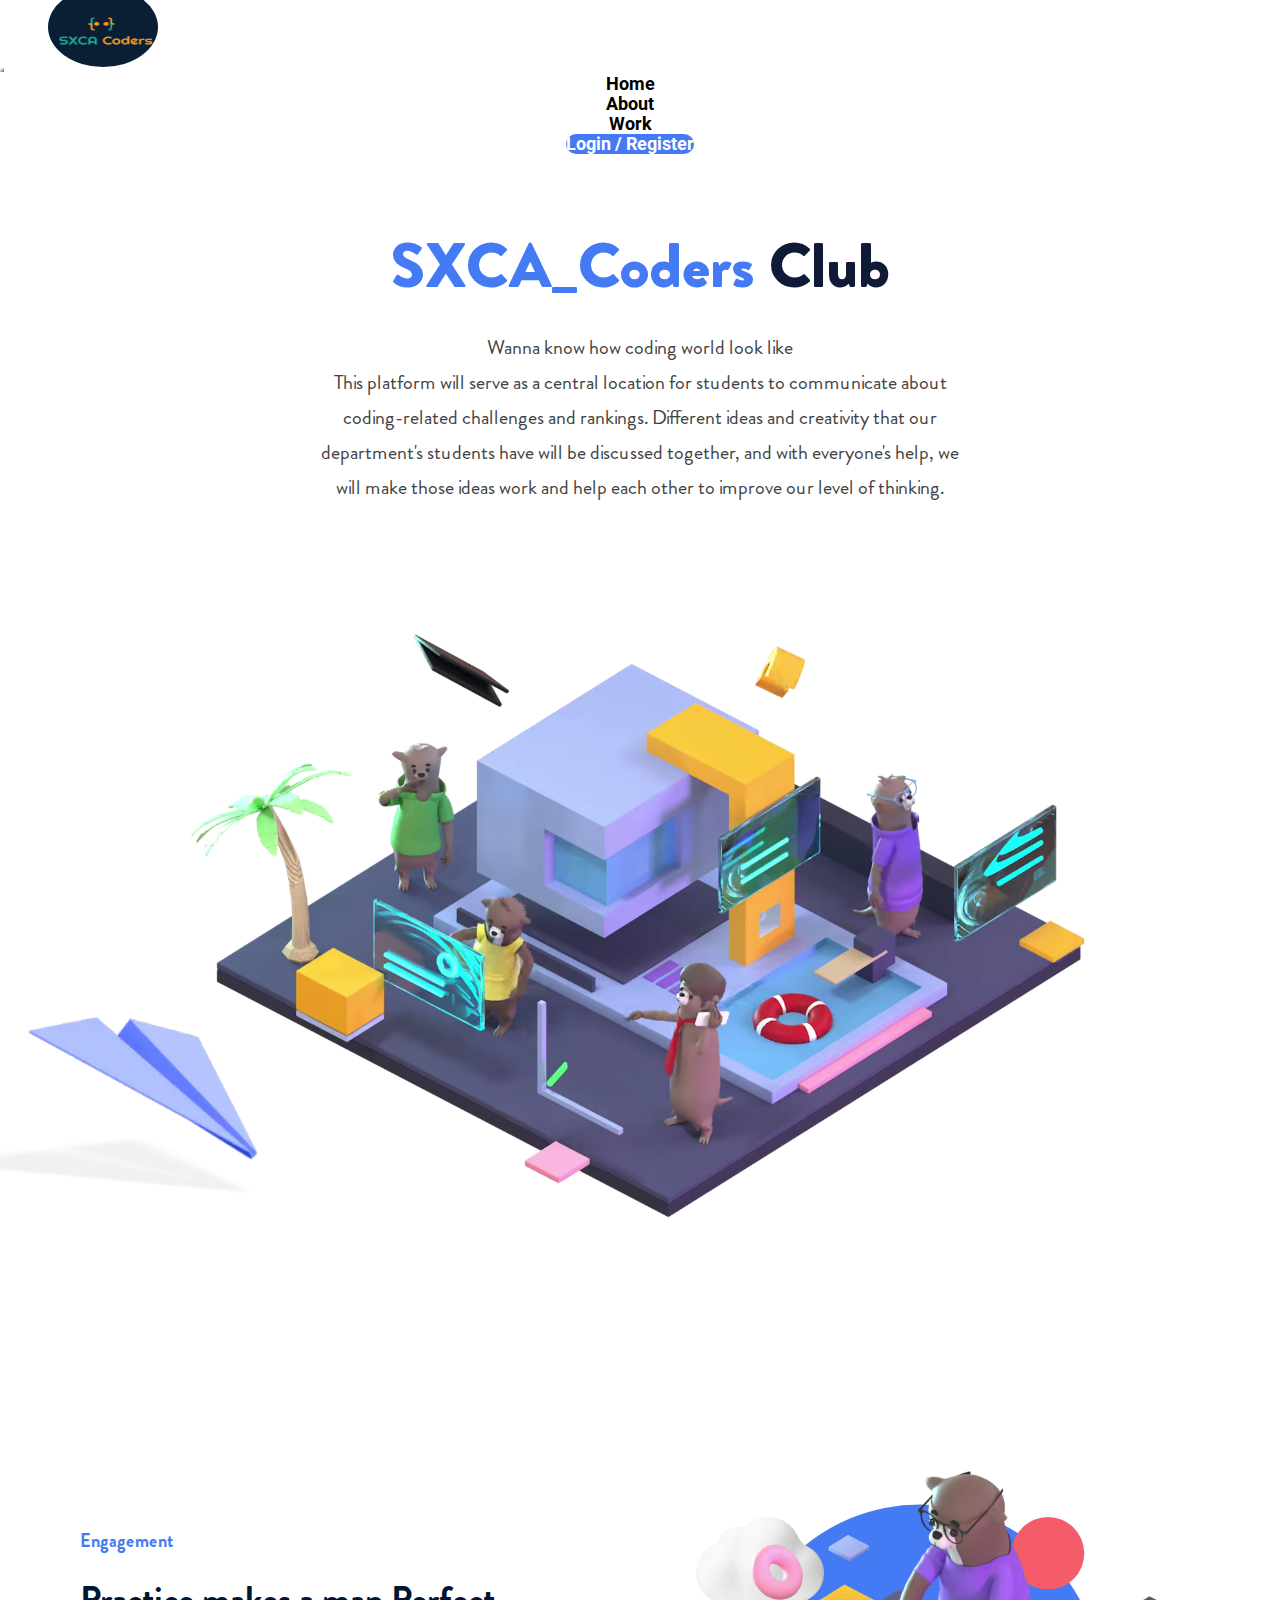
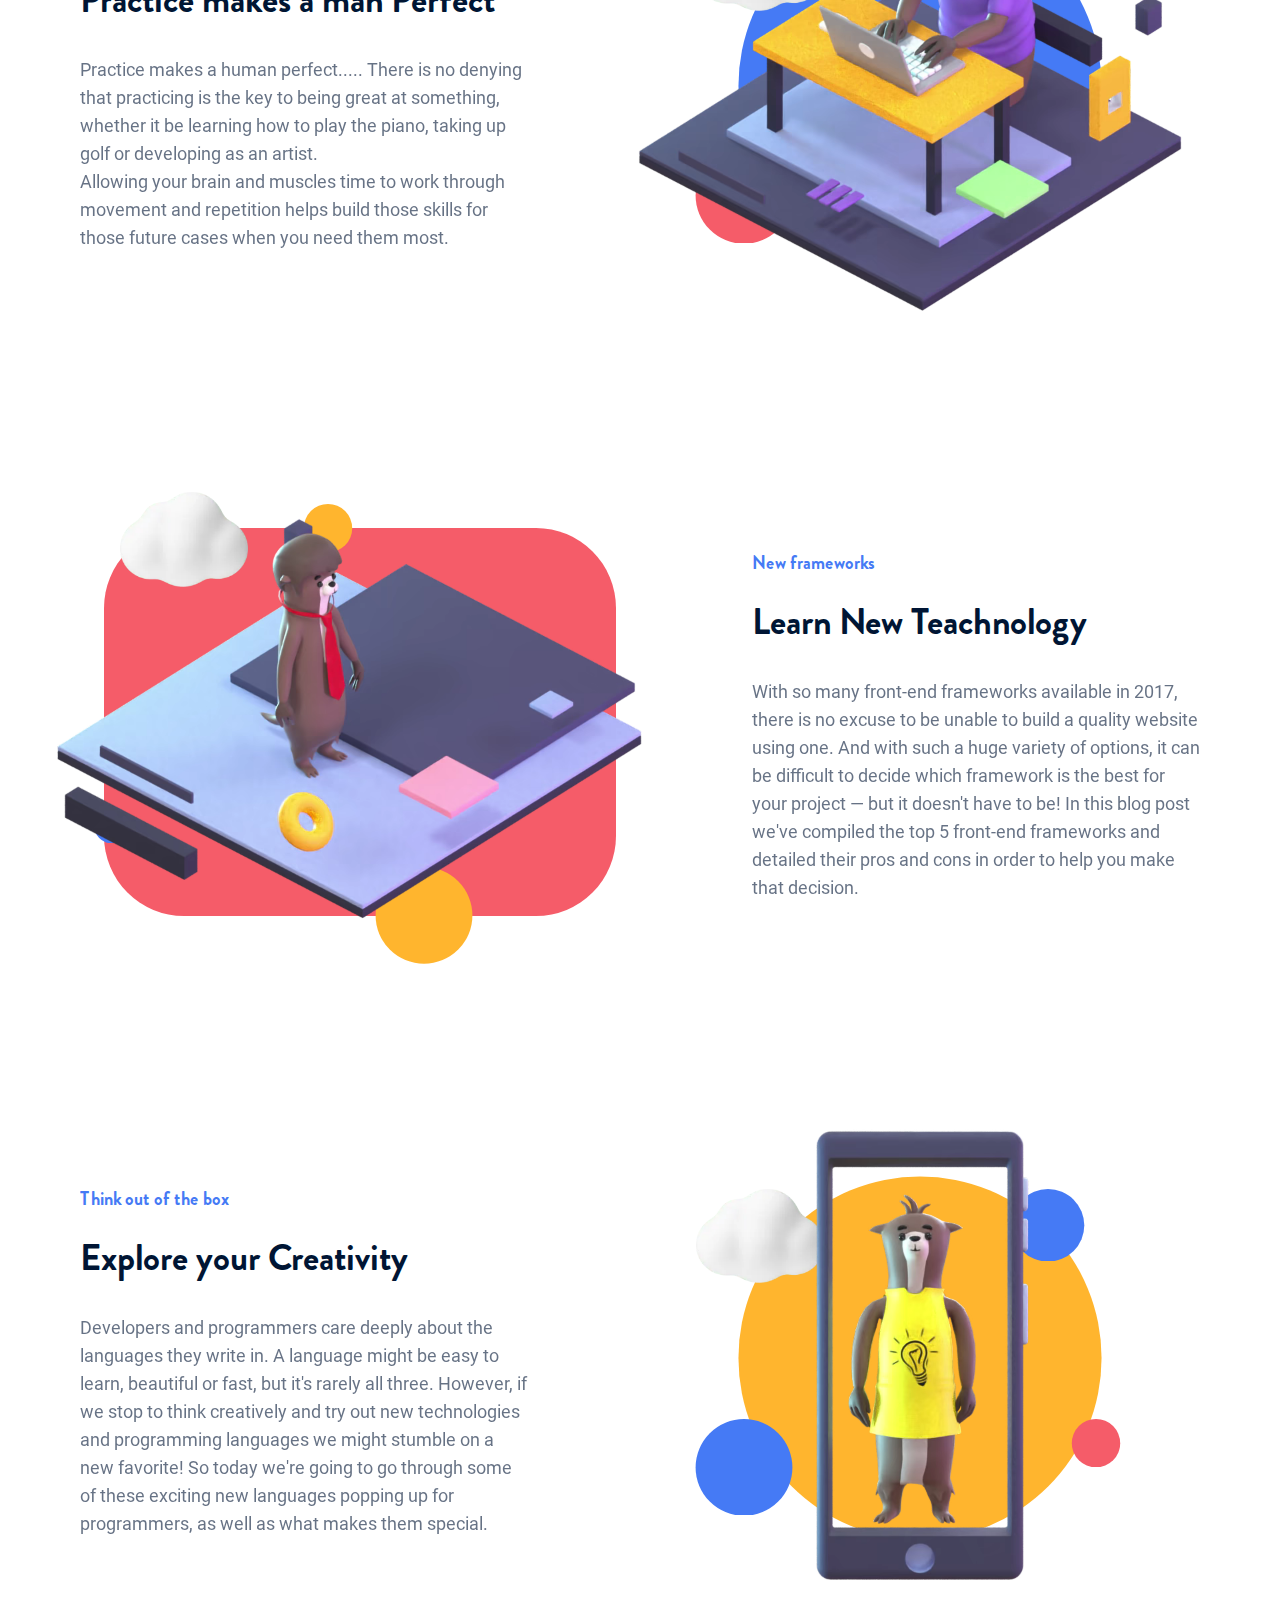
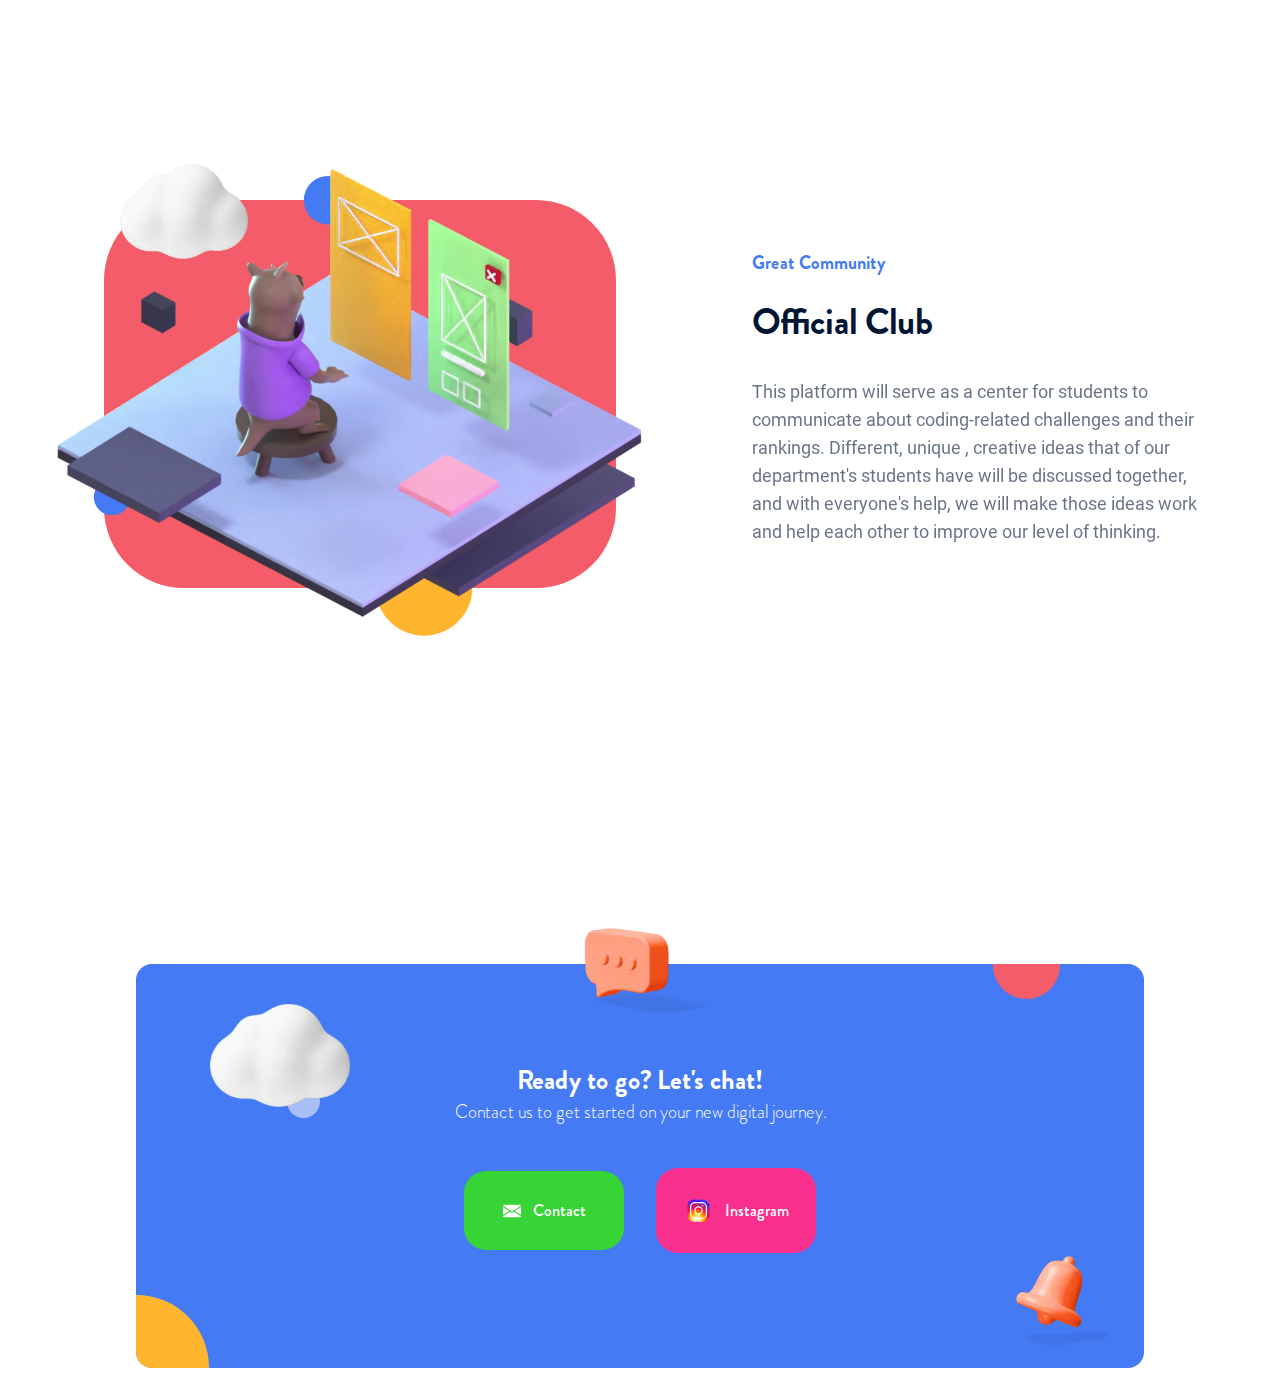
==== commit 1d72abea: "contact scroll down" ====
--- a/index.html
+++ b/index.html
@@ -341,7 +341,7 @@
 
             </div>
             
-            <div class="contact_contact__1zi91">
+            <div class="contact_contact__1zi91" id="last">
                 <div class="cta_contact__yrJ62">
                     <picture class="cta_chat__3e8RQ">
                         <source srcSet="sprites/chat.webp" type="image/webp" /><img alt="Chat icon"
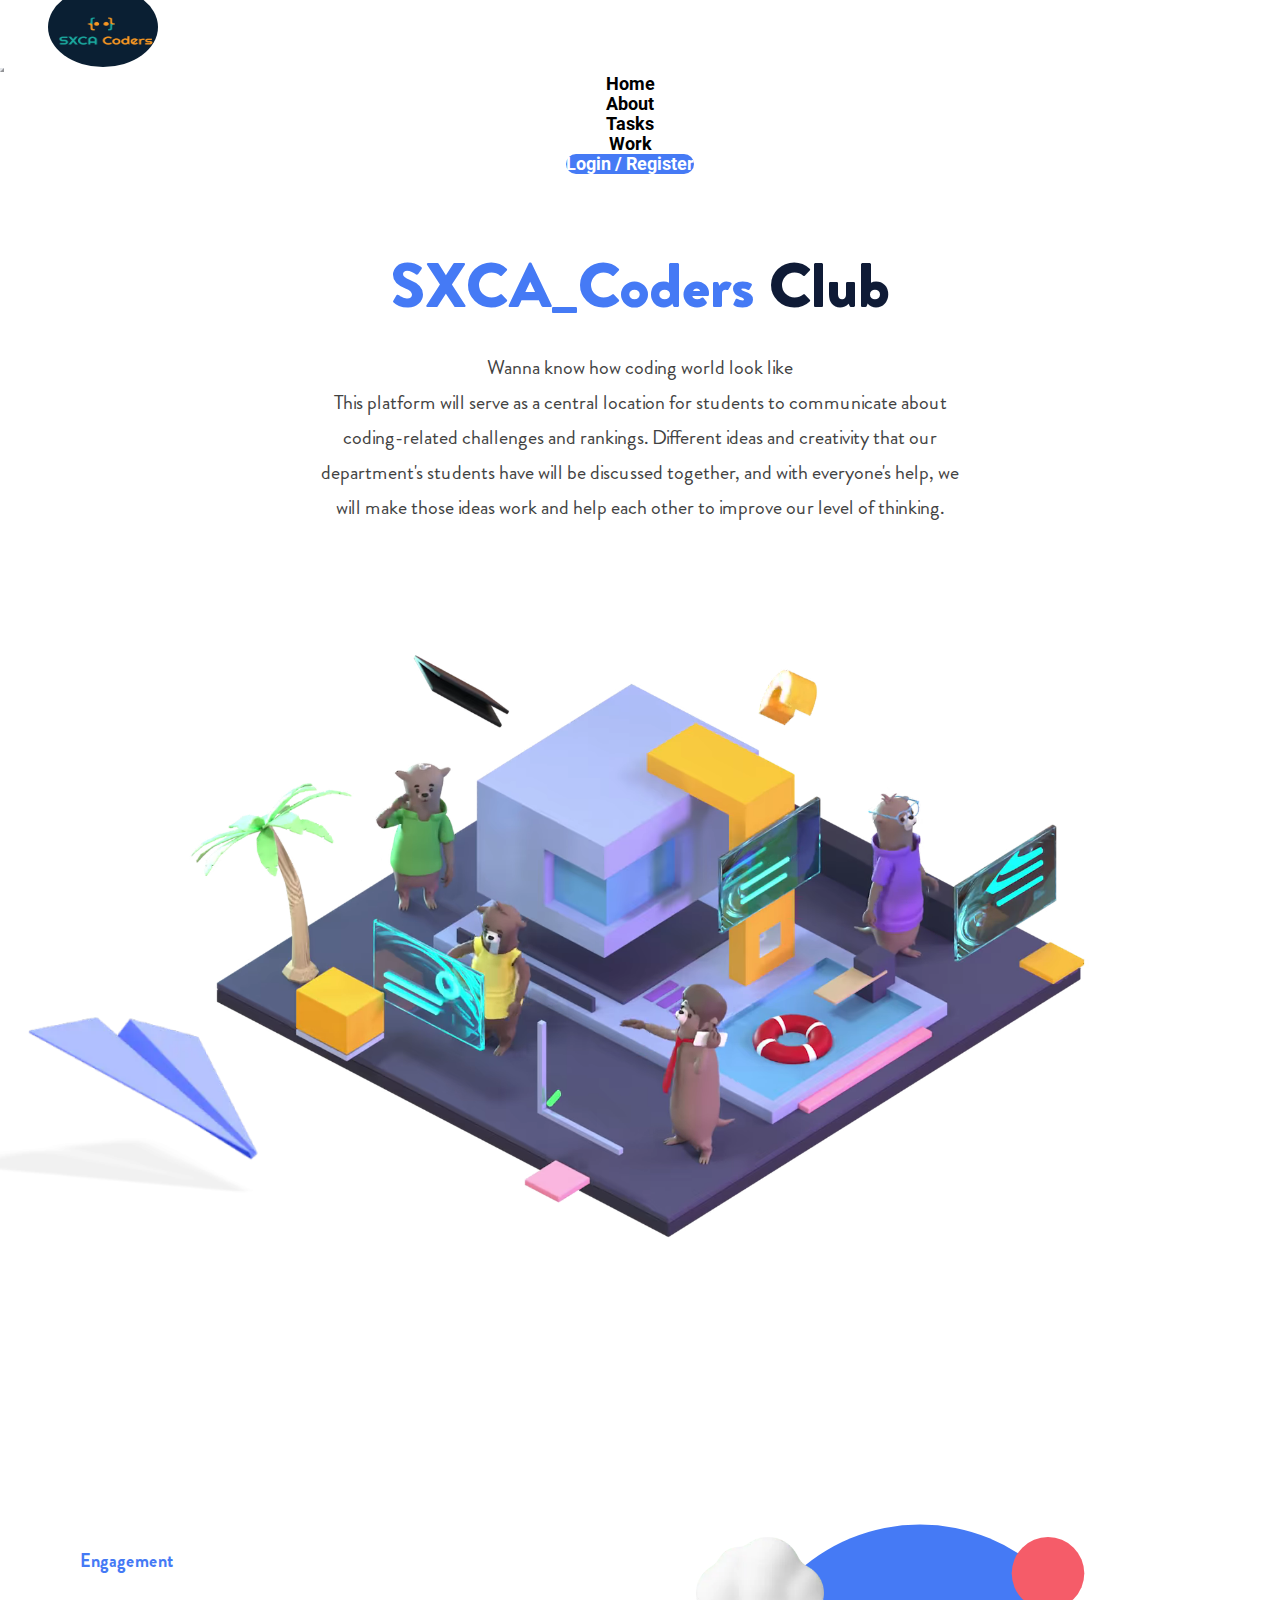
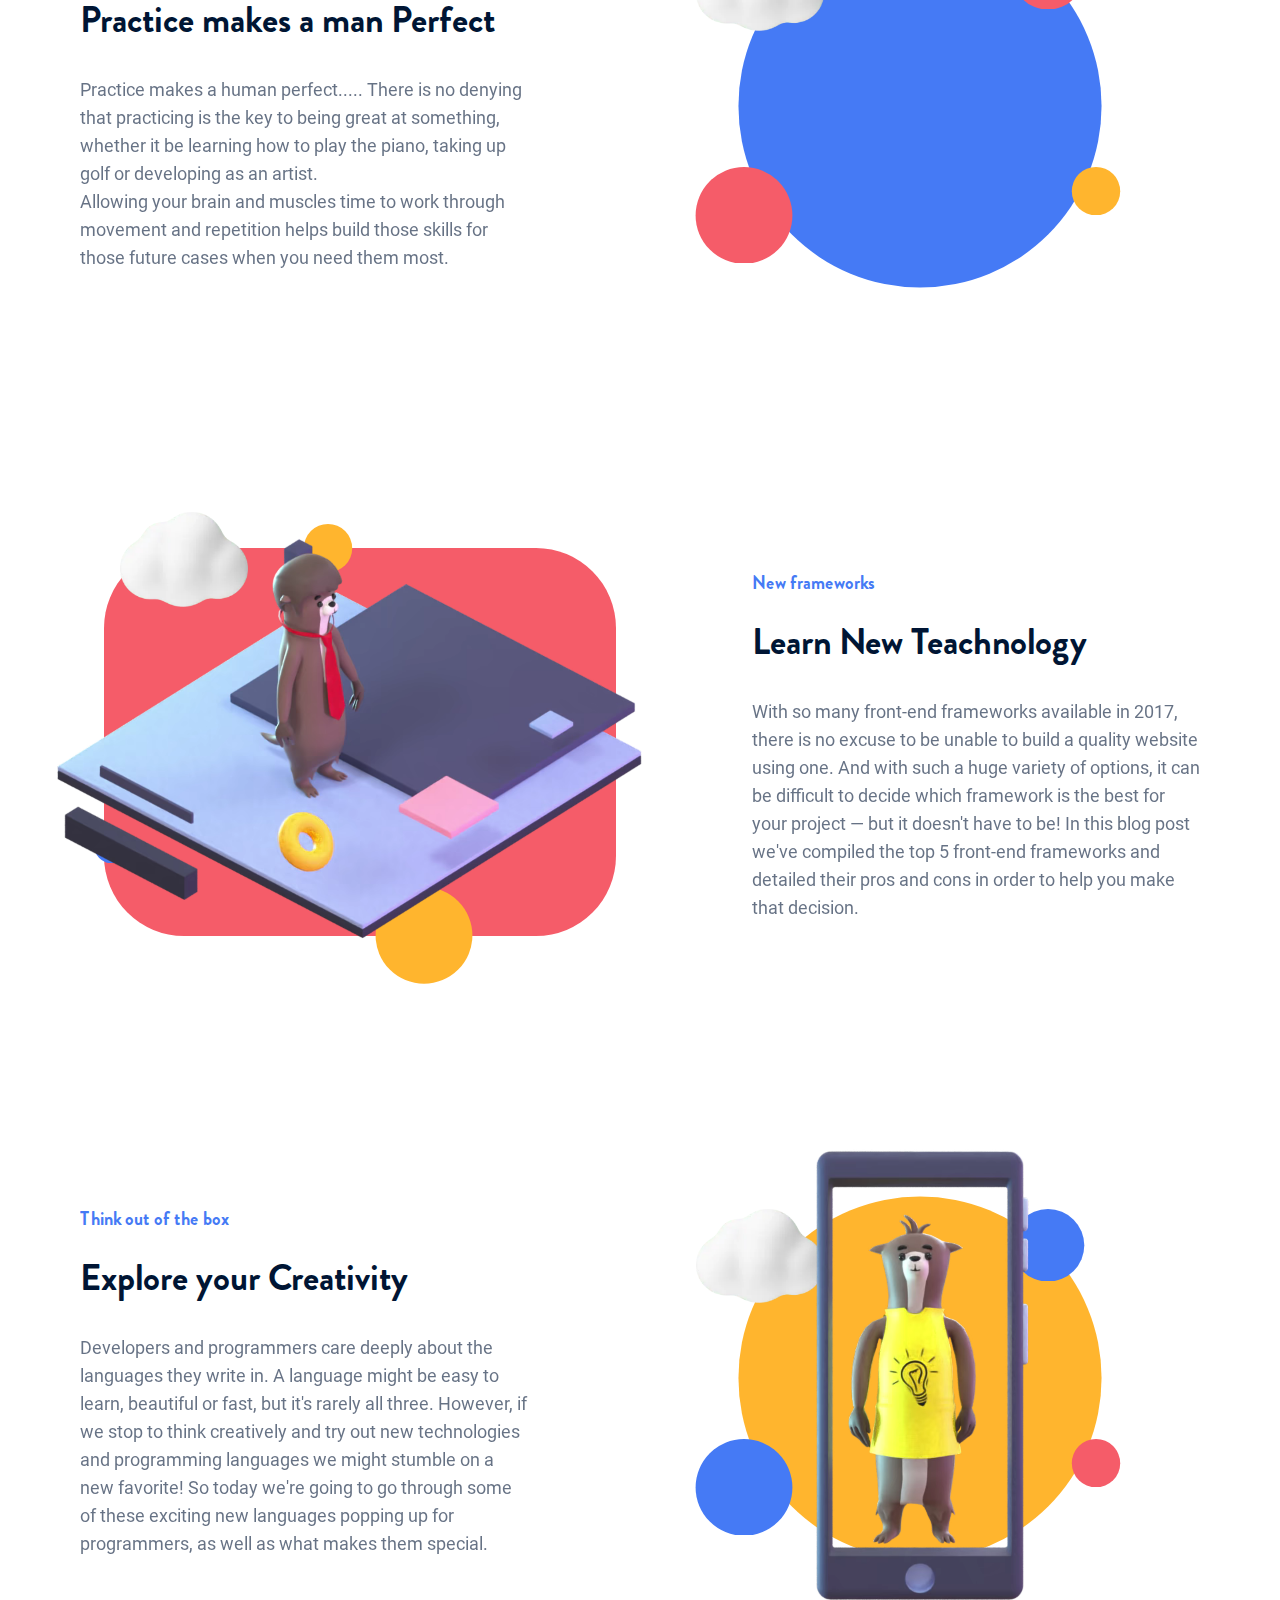
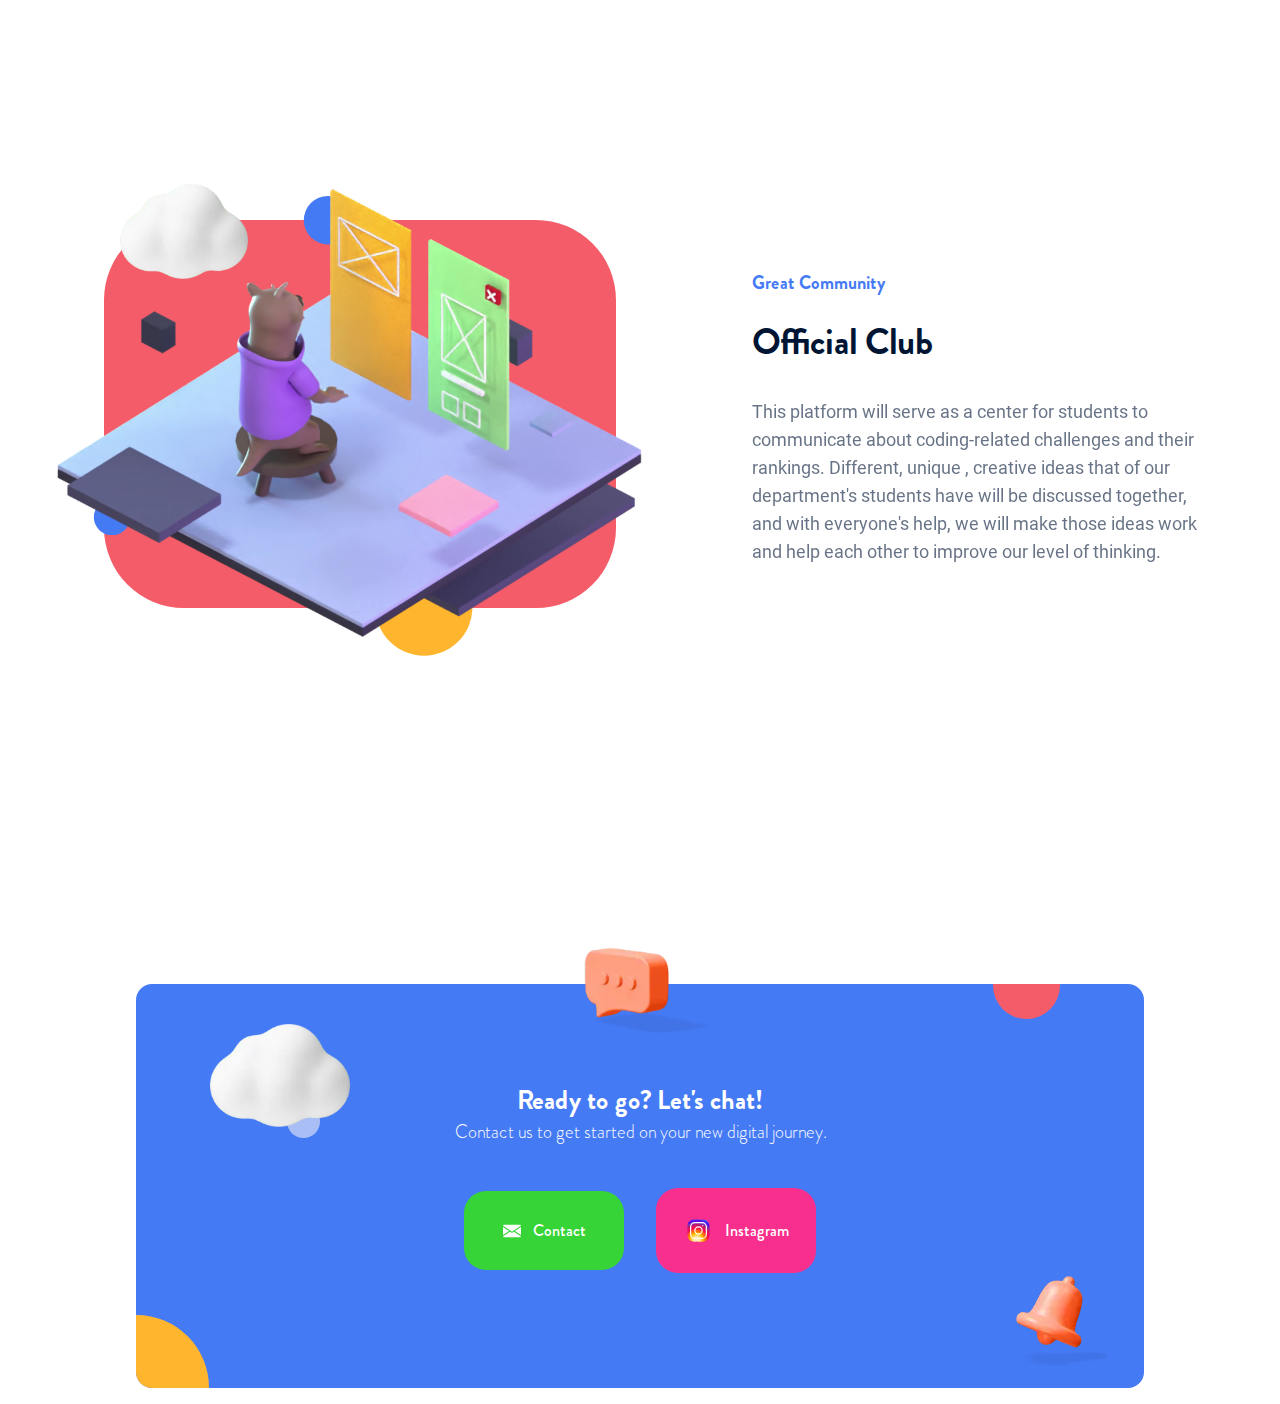
==== commit b364a737: "Tasks nav option added" ====
--- a/index.html
+++ b/index.html
@@ -54,6 +54,9 @@
                             </li>
                             <li class="nav-item" style="margin-right: 20px;">
                                 <a class="nav-link active" aria-current="page" href="about.html">About</a>
+                            </li>
+                            <li class="nav-item" style="margin-right: 20px;">
+                                <a class="nav-link active" aria-current="page" href="http://sxcacoderz.atwebpages.com/tasks/list/">Tasks</a>
                             </li>
                             <li class="nav-item" style="margin-right: 20px;">
                                 <a class="nav-link active" aria-current="page" href="contact.html">Work</a>
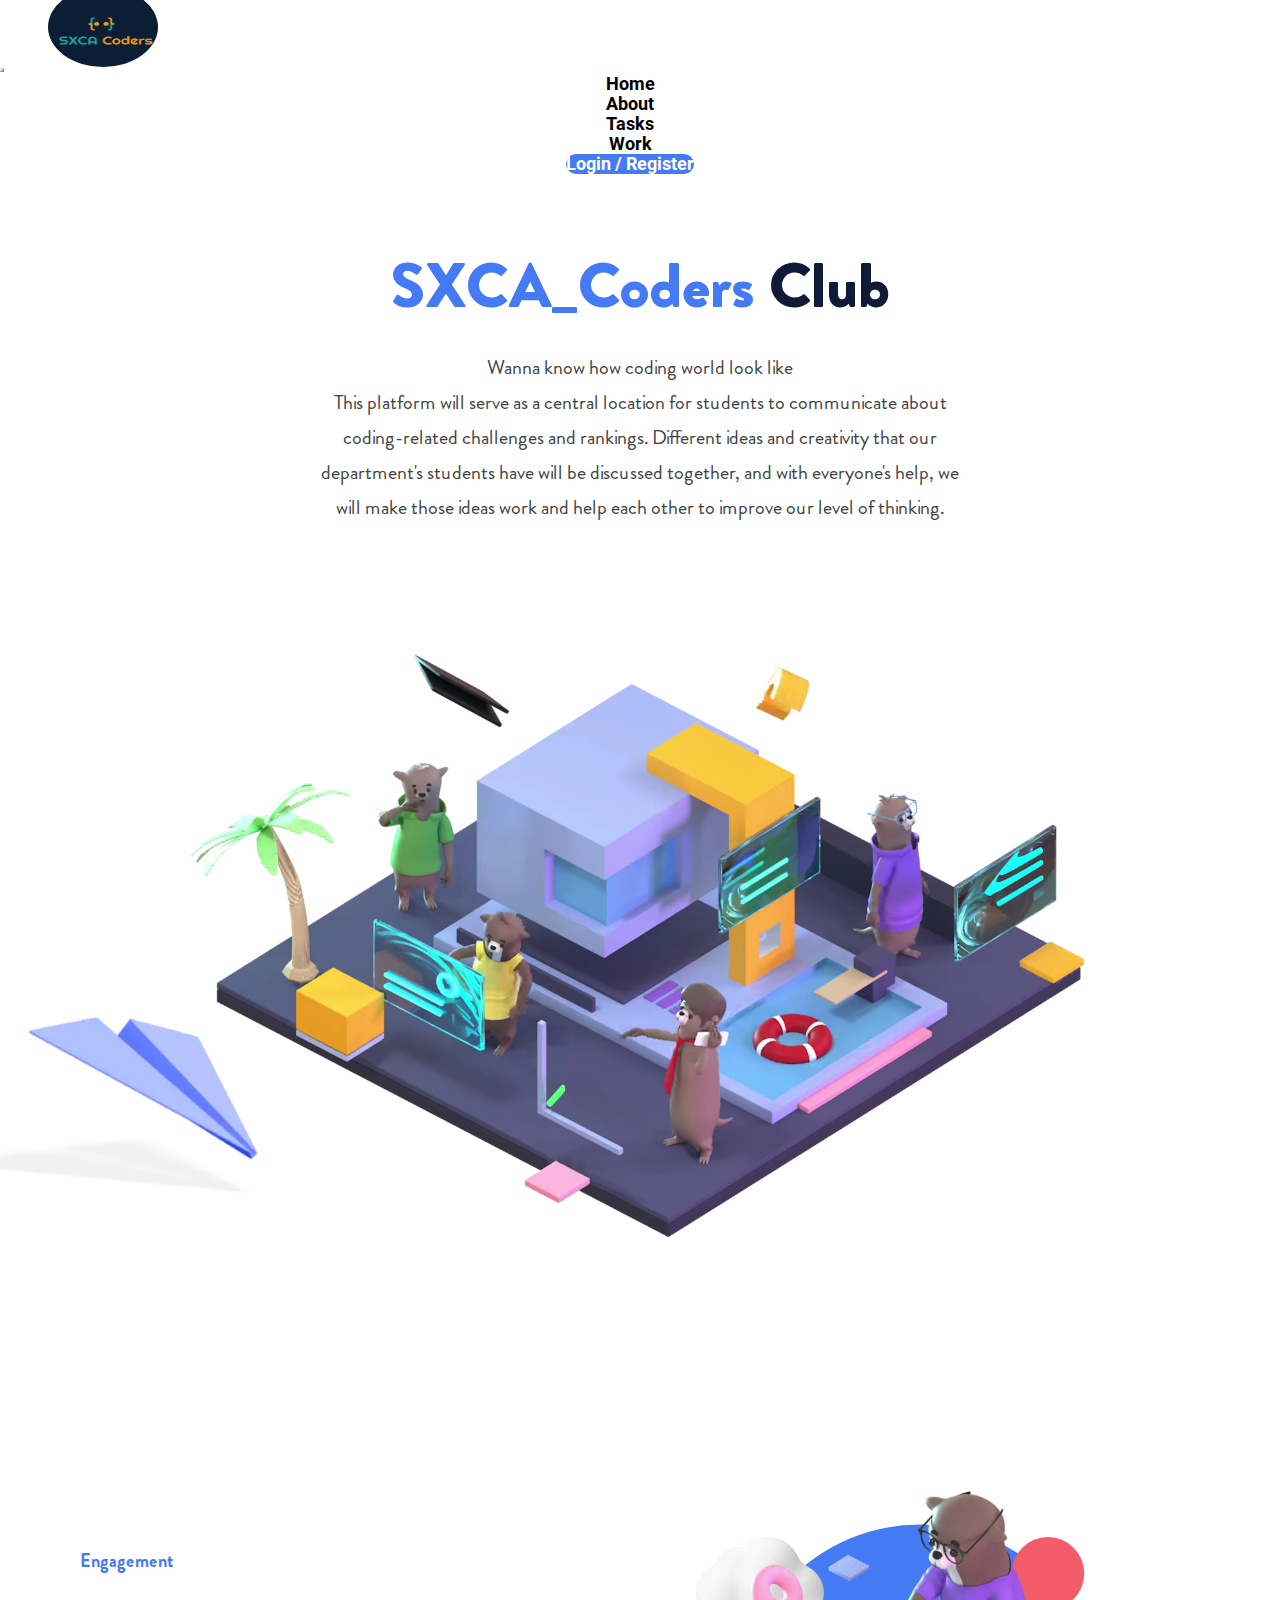
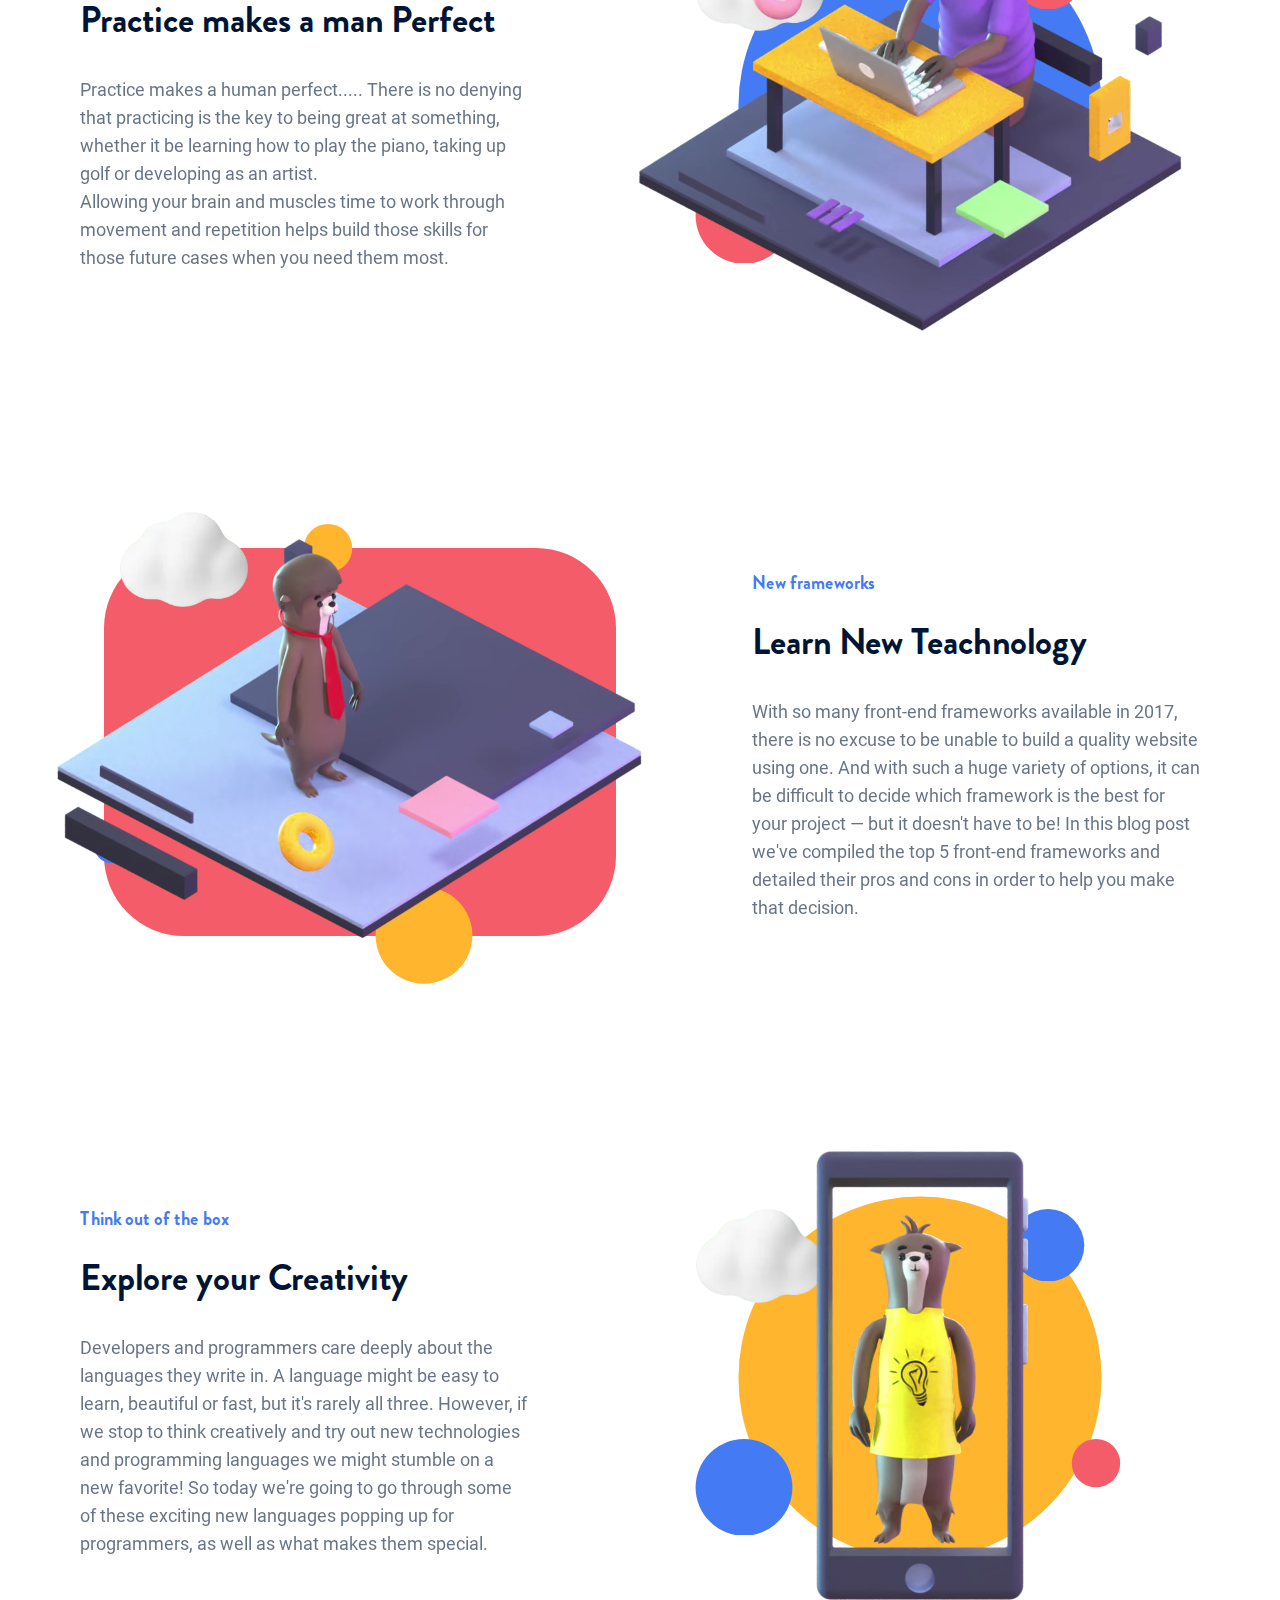
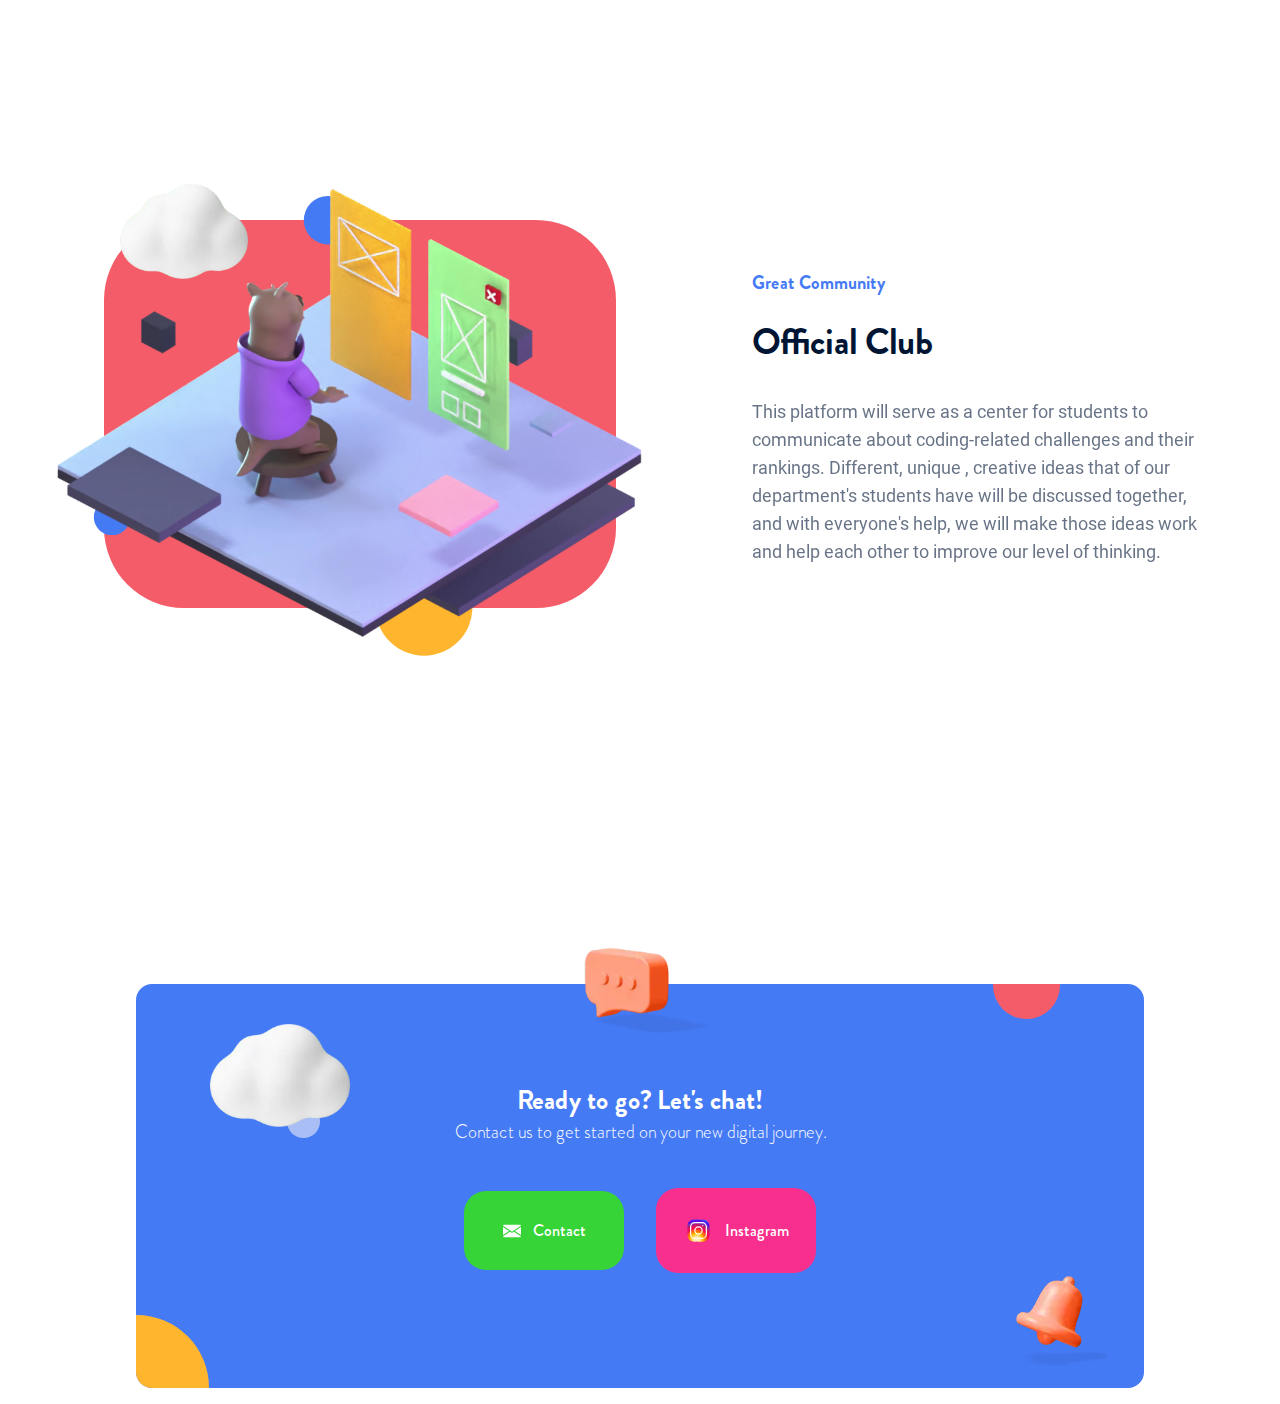
==== commit b85d359e: "Meta Tags" ====
--- a/index.html
+++ b/index.html
@@ -8,9 +8,18 @@
     <meta charset="UTF-8">
     <meta http-equiv="X-UA-Compatible" content="IE=edge">
     <meta name="viewport" content="width=device-width, initial-scale=1.0">
-    <title>SXCA_Coders</title>
+    <meta name="title" content="SXCA Coders">
+    <meta name="description" content="This platform is a central location for students to have a coding environment about coding-related challenges and rankings. ">
+    <meta name="keywords" content="SXCA, Coders, sxcacoder, sxcacoders, SXCA Coders, Coders SXCA, St Xaviers, ahmedabad">
+    <meta name="robots" content="index, follow">
+    <meta http-equiv="Content-Type" content="text/html; charset=utf-8">
+    <meta name="language" content="English">
+    <meta name="author" content="SXCA Admin">
+
+    <title>SXCA Coders</title>
     <link rel="stylesheet" href="css/style.css">
     <link rel="stylesheet" href="css/c393a1facdbf81b38c03.css">
+
     <!-- <link rel="stylesheet" href="/css/f95f0cd9c8608c2a16da.css"> -->
 
     
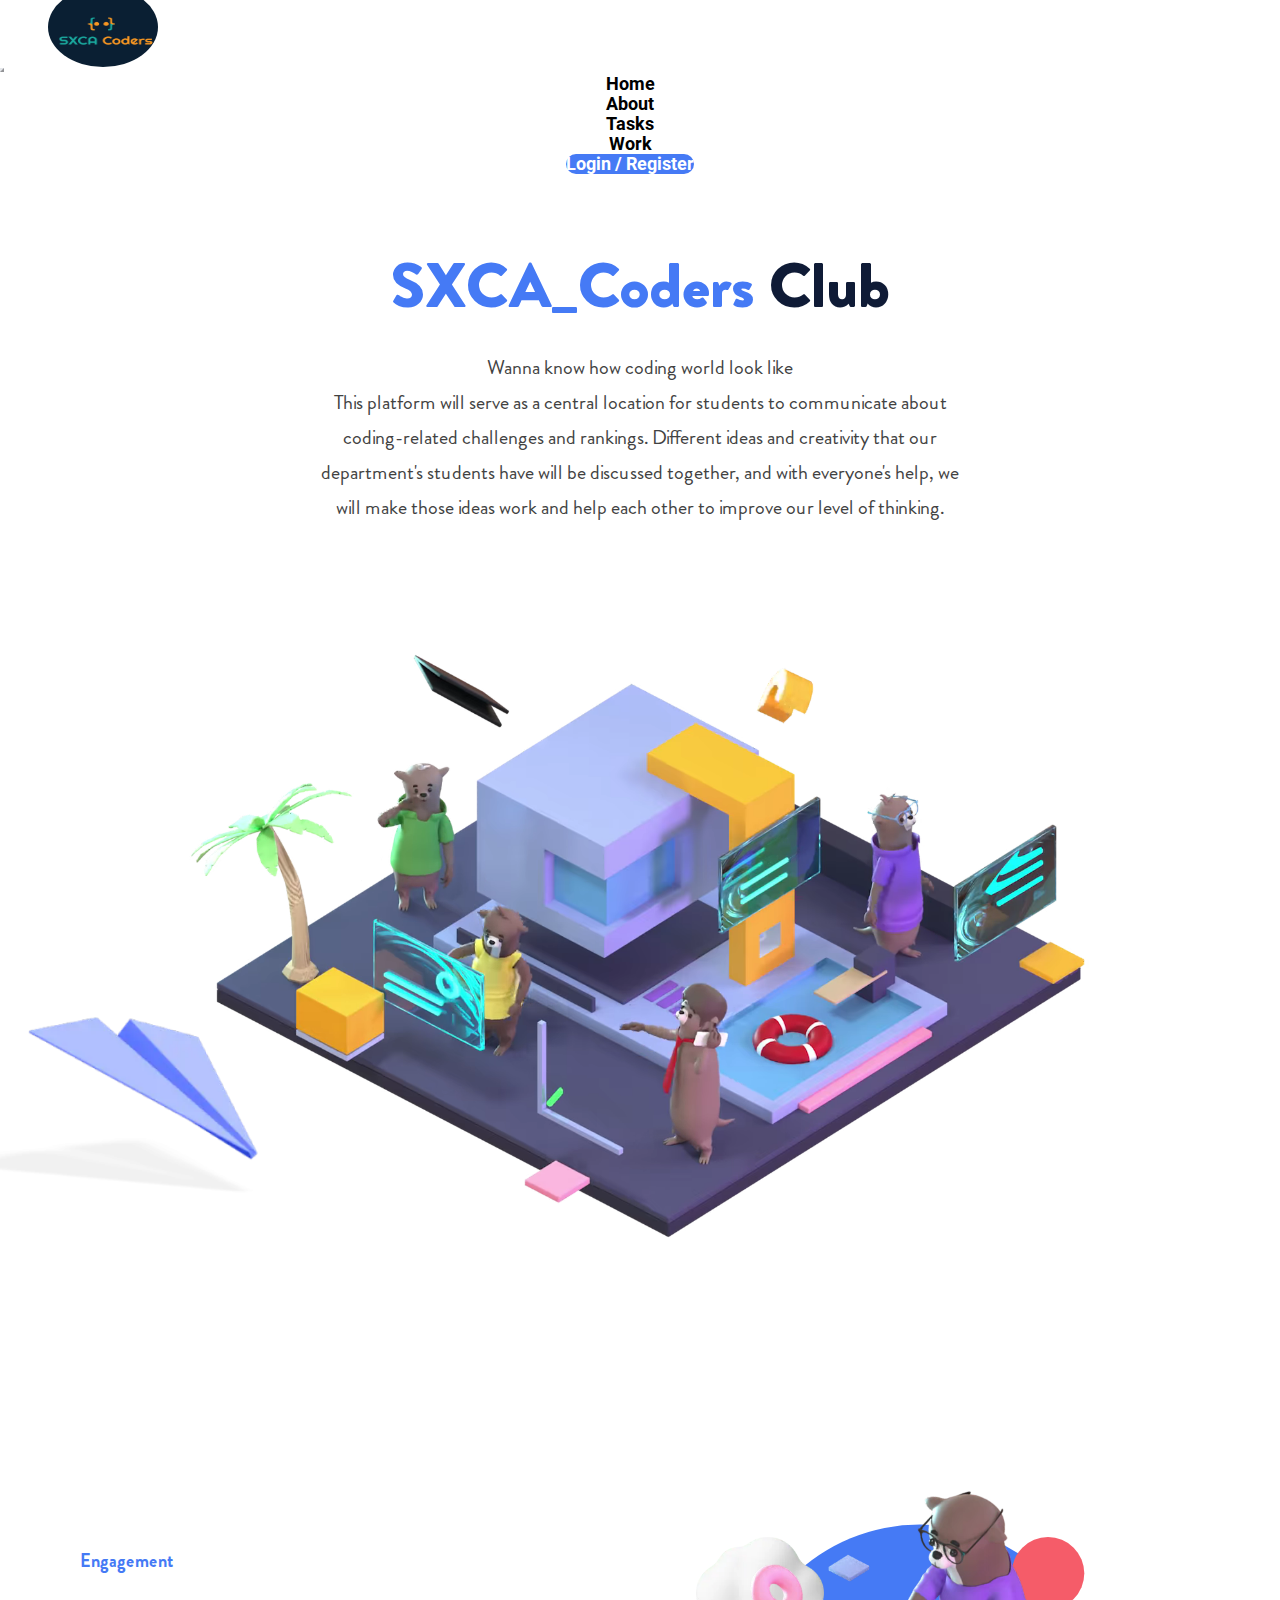
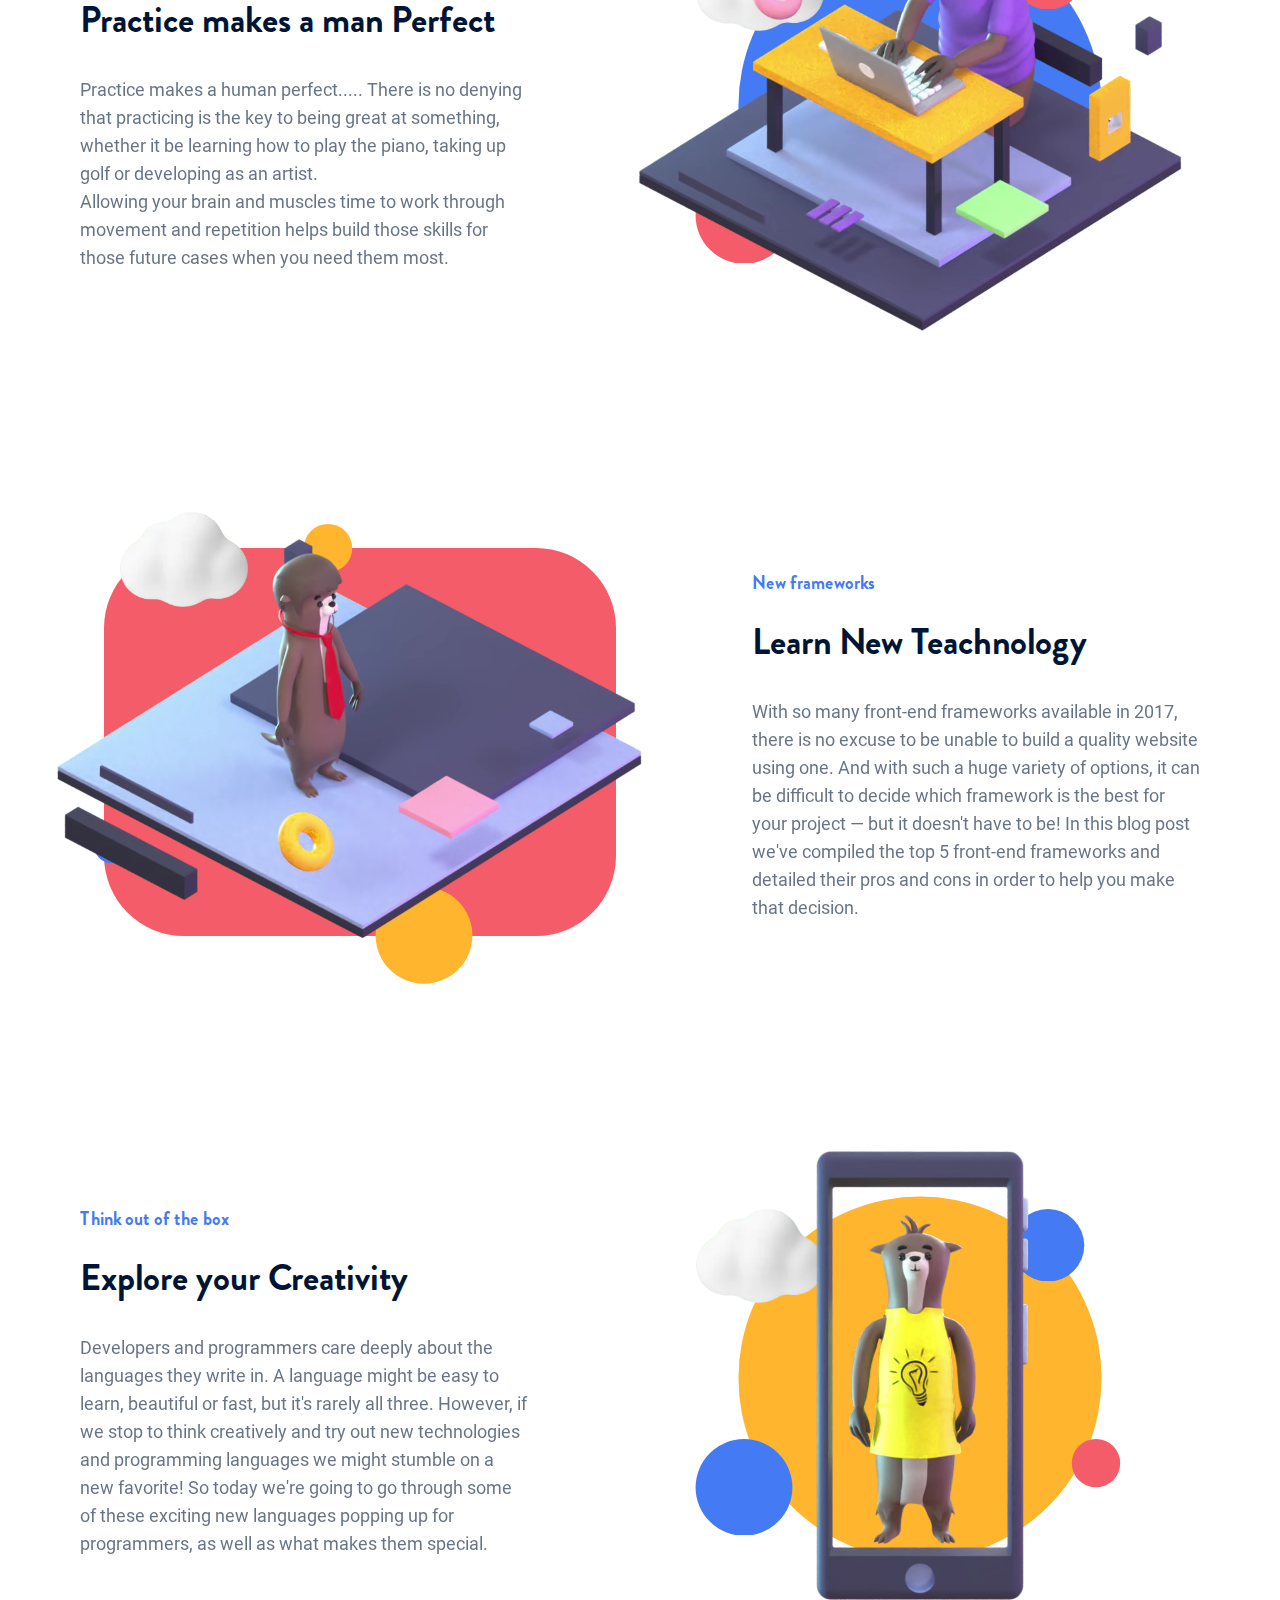
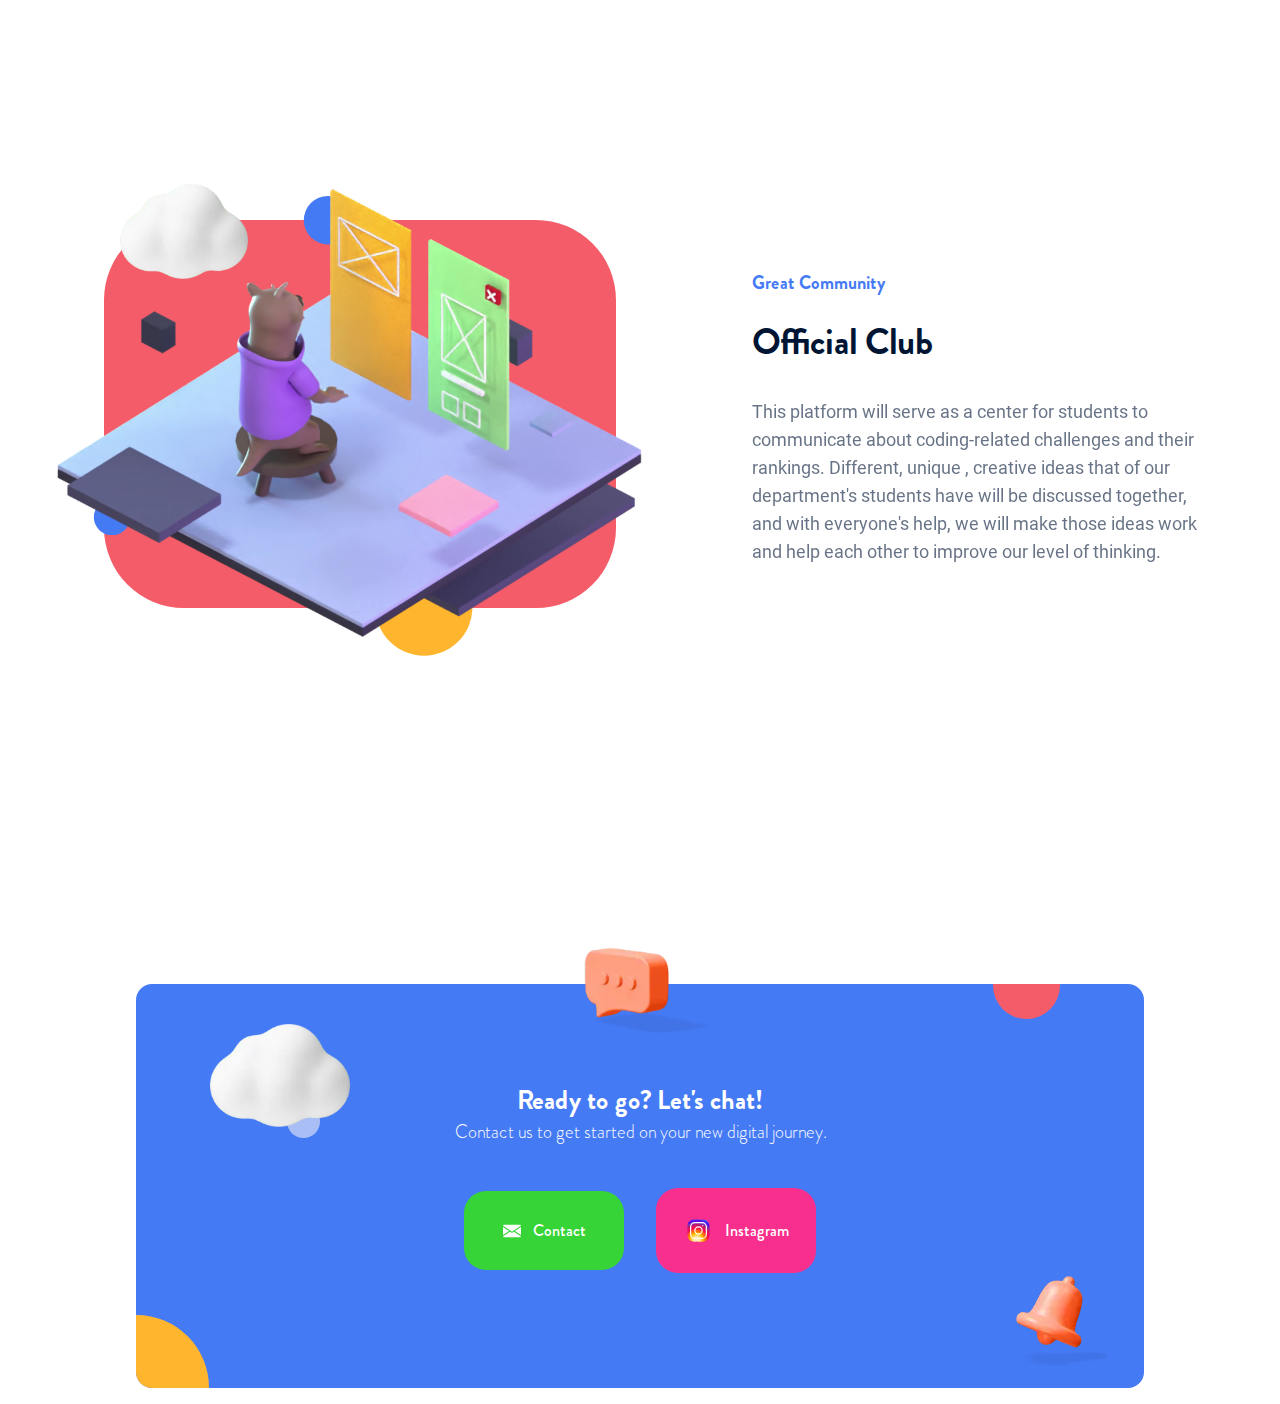
==== commit f70d503f: "Update index.html" ====
--- a/index.html
+++ b/index.html
@@ -10,7 +10,7 @@
     <meta name="viewport" content="width=device-width, initial-scale=1.0">
     <meta name="title" content="SXCA Coders">
     <meta name="description" content="This platform is a central location for students to have a coding environment about coding-related challenges and rankings. ">
-    <meta name="keywords" content="SXCA, Coders, sxcacoder, sxcacoders, SXCA Coders, Coders SXCA, St Xaviers, ahmedabad">
+    <meta name="keywords" content="sxca%coders, SXCA%Coders, SXCA, Coders, sxcacoder, sxcacoders, SXCA Coders, Coders SXCA, St Xaviers, ahmedabad">
     <meta name="robots" content="index, follow">
     <meta http-equiv="Content-Type" content="text/html; charset=utf-8">
     <meta name="language" content="English">
@@ -417,4 +417,4 @@
         </script>
 </body>
 
-</html>+</html>
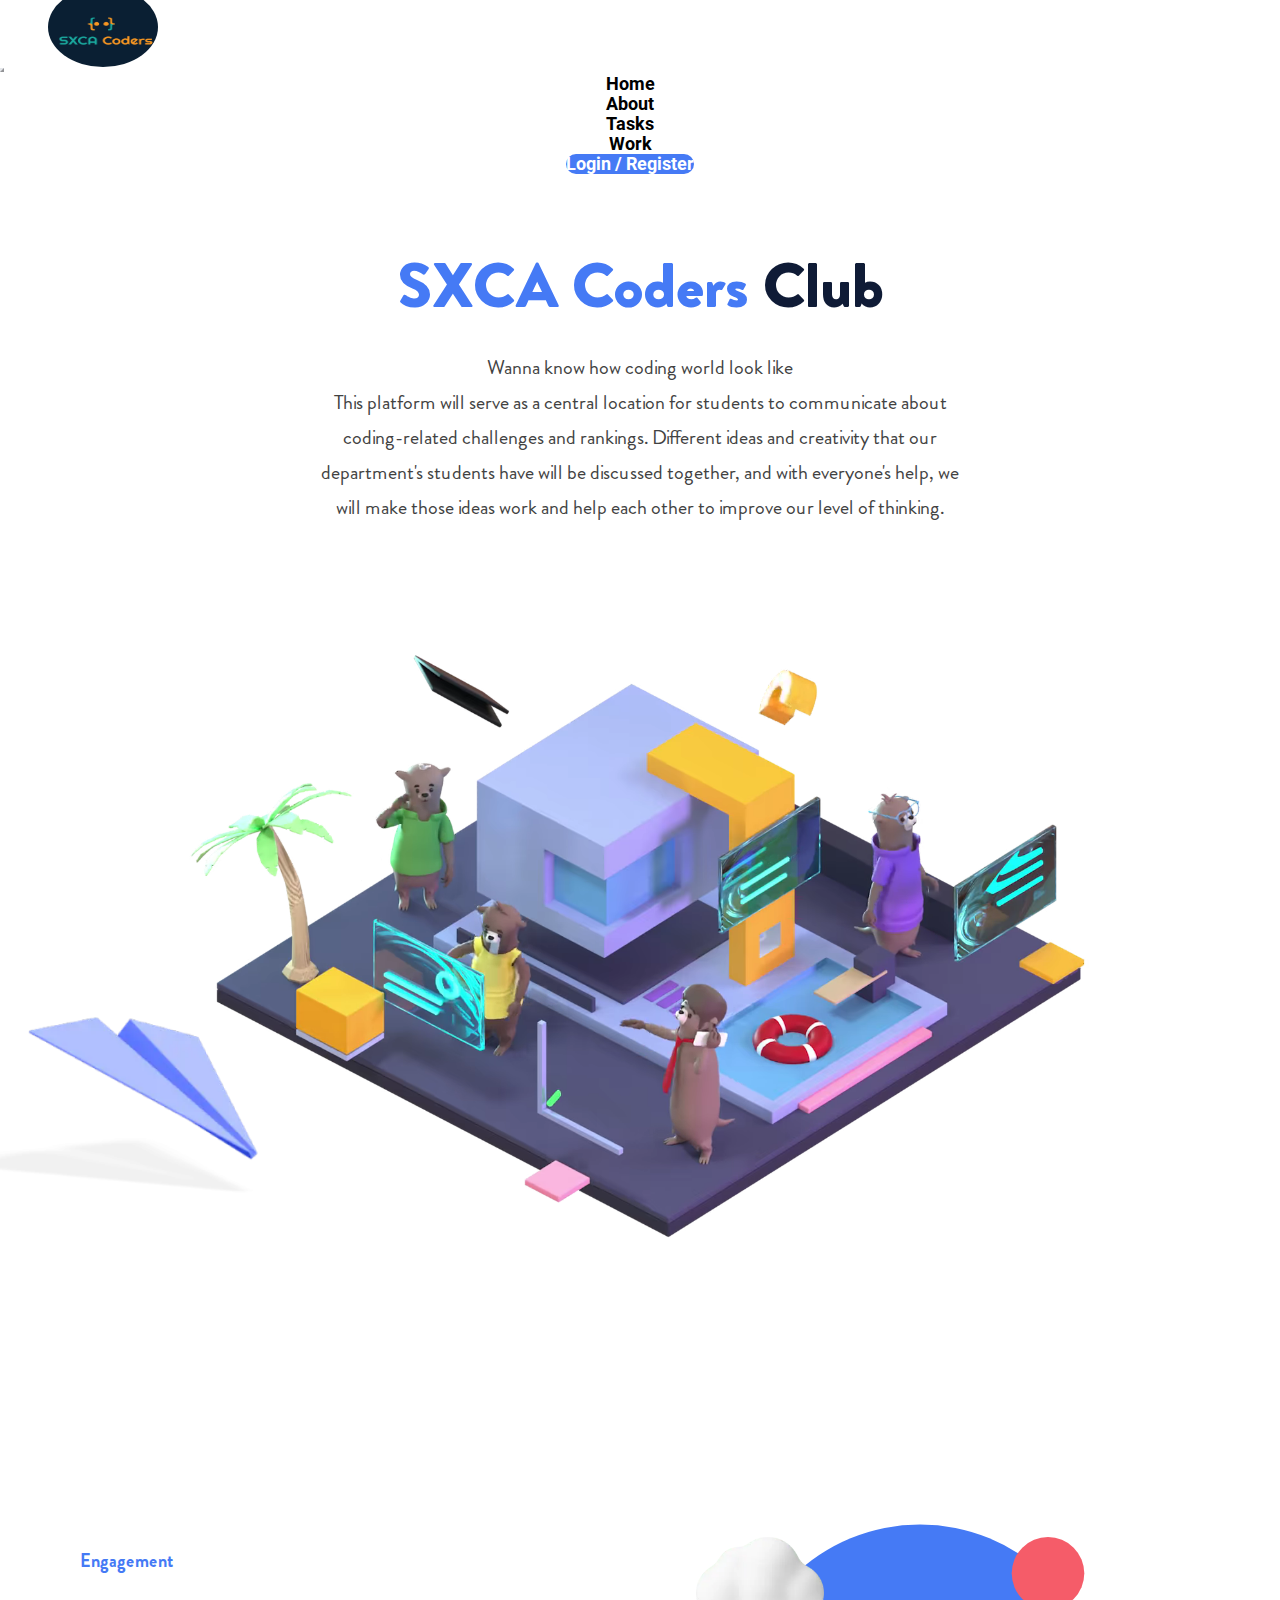
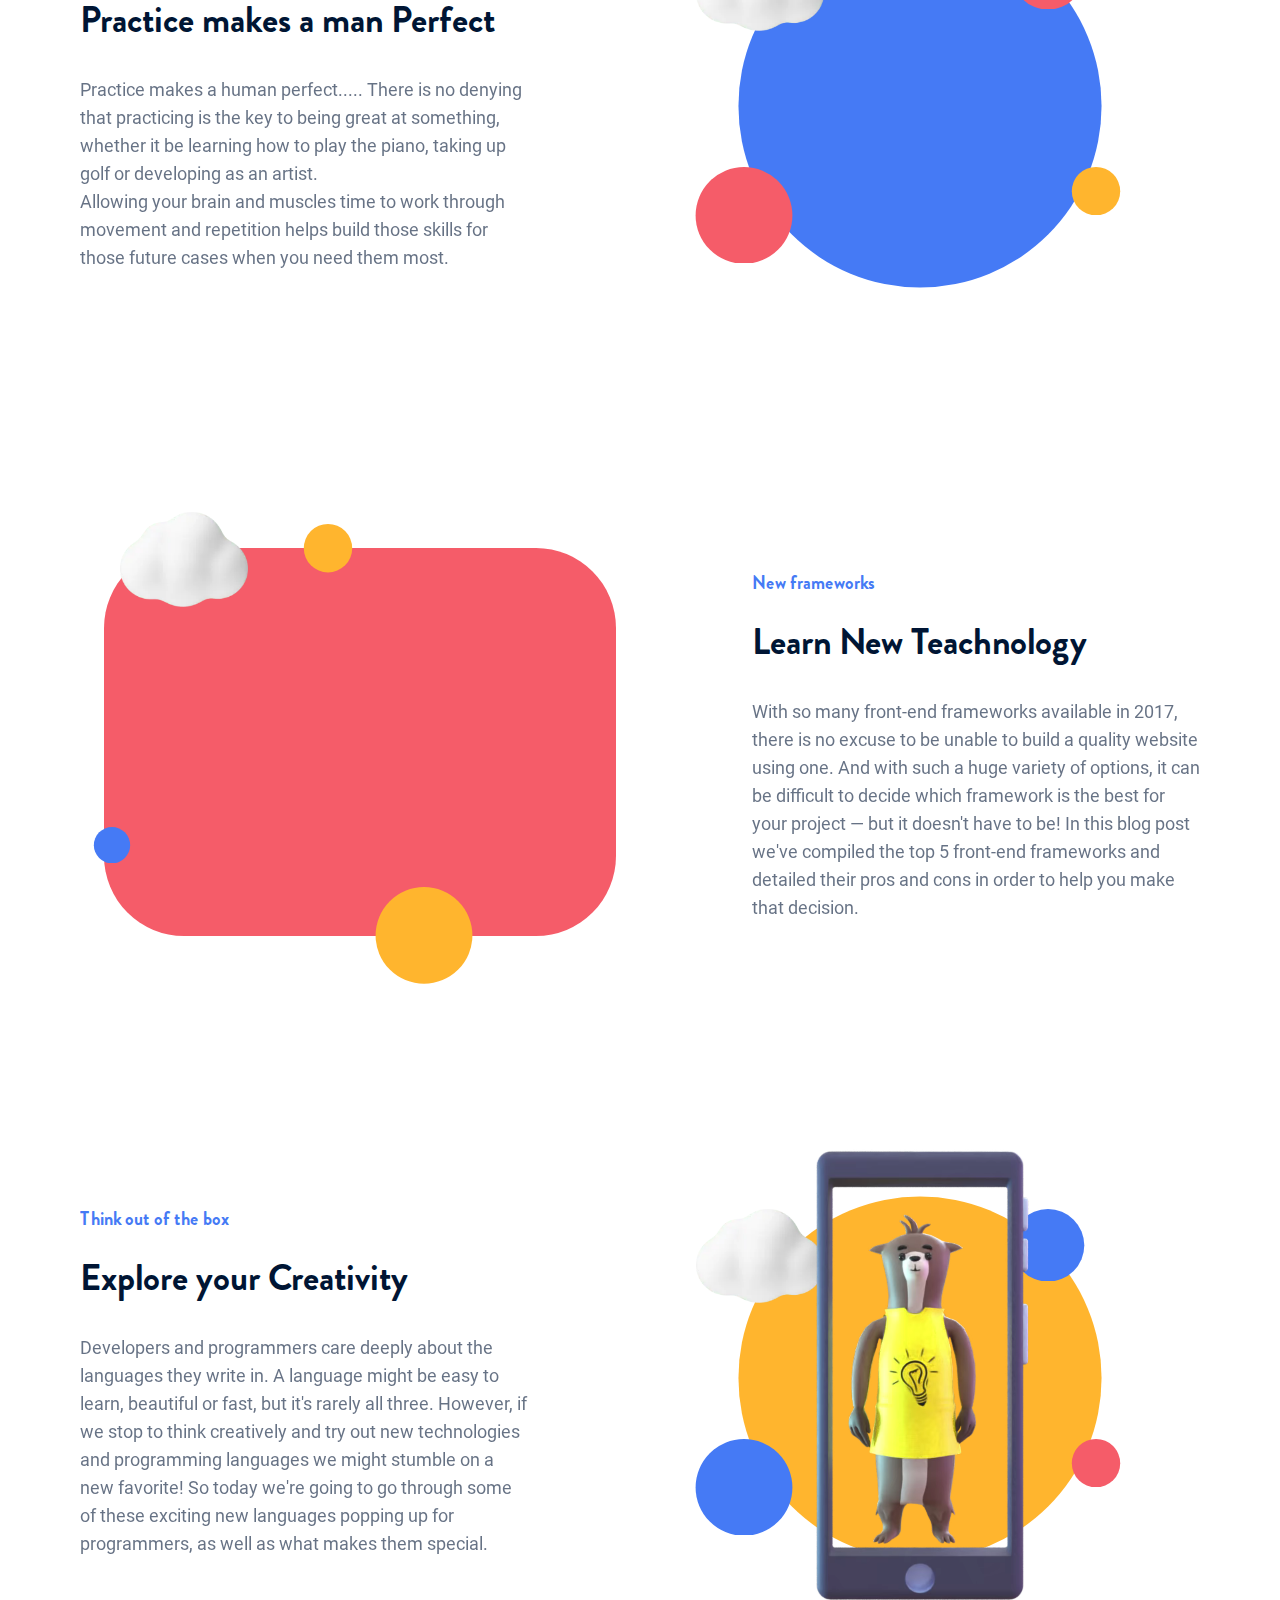
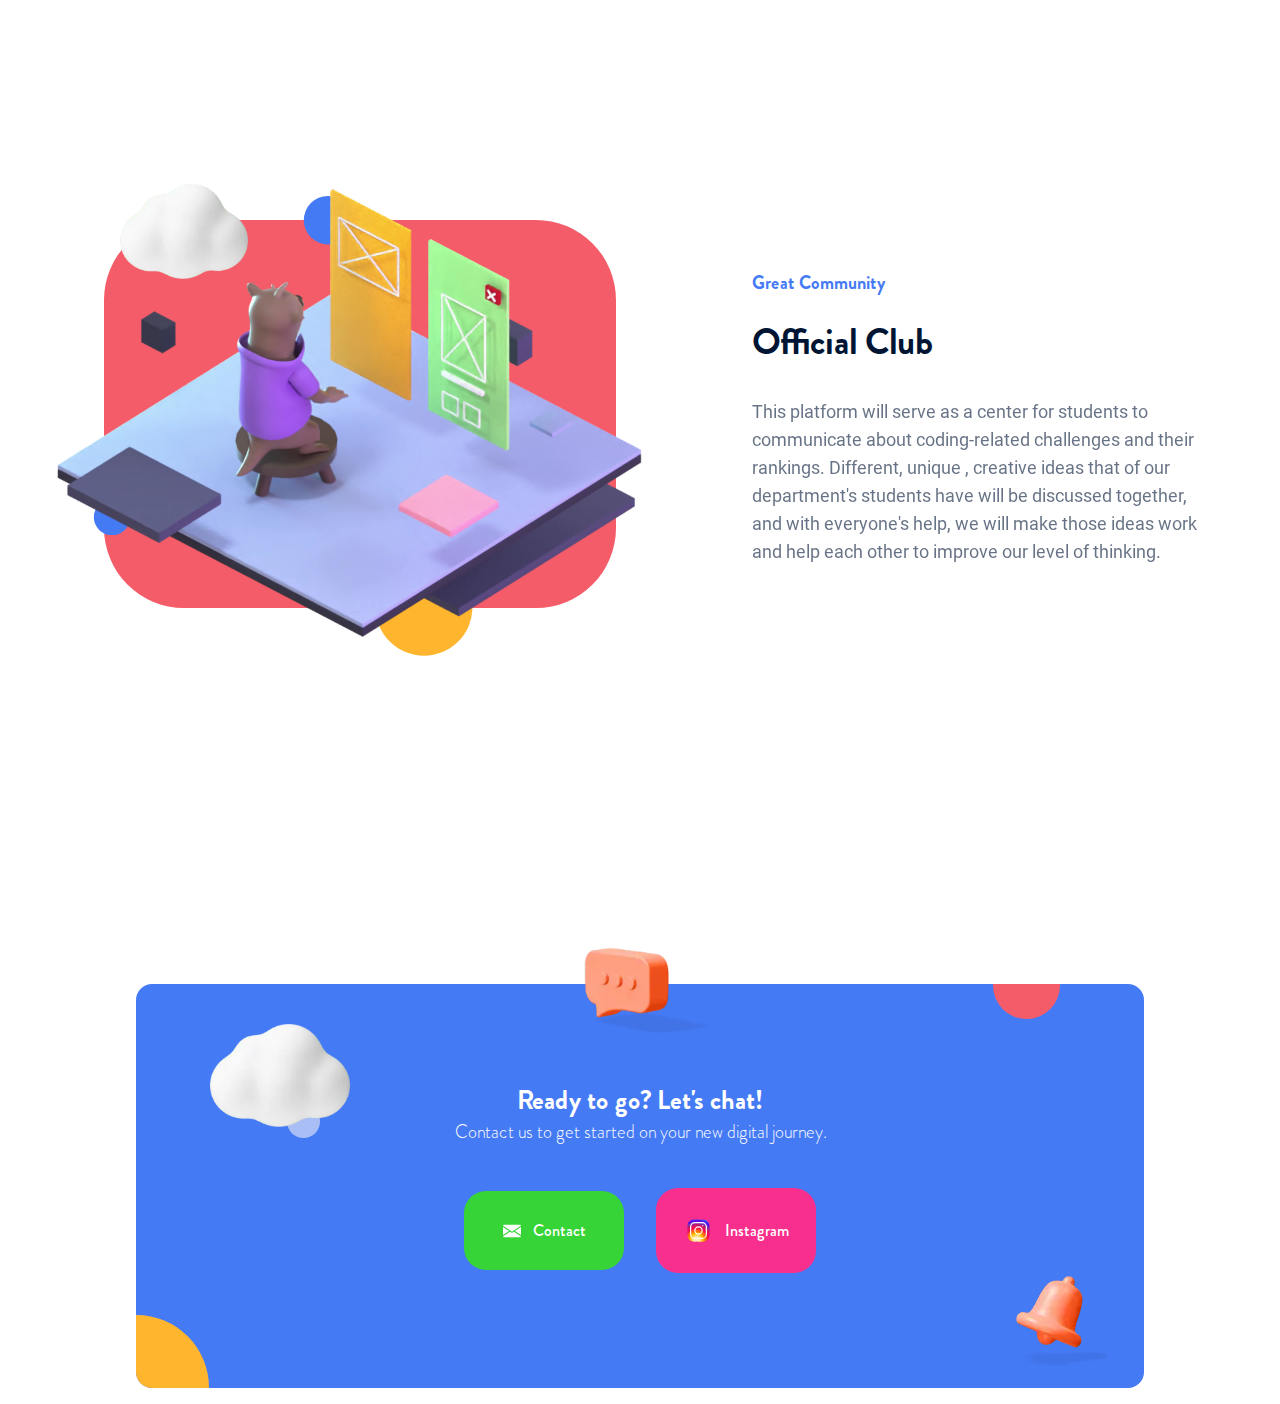
==== commit 558aaf68: "Head title change" ====
--- a/index.html
+++ b/index.html
@@ -84,7 +84,7 @@
         <div class="styles_page__3O27c">
             <div class="hero_hero__2doTF">
                 <h1 class="hero_heading__387q_">
-                    <p><span class="hero_pop__2ITrp">SXCA_Coders </span> Club</p>
+                    <p><span class="hero_pop__2ITrp">SXCA Coders </span> Club</p>
                 </h1>
                 <h2 class="hero_tagline__ejcJN">
                     <div>
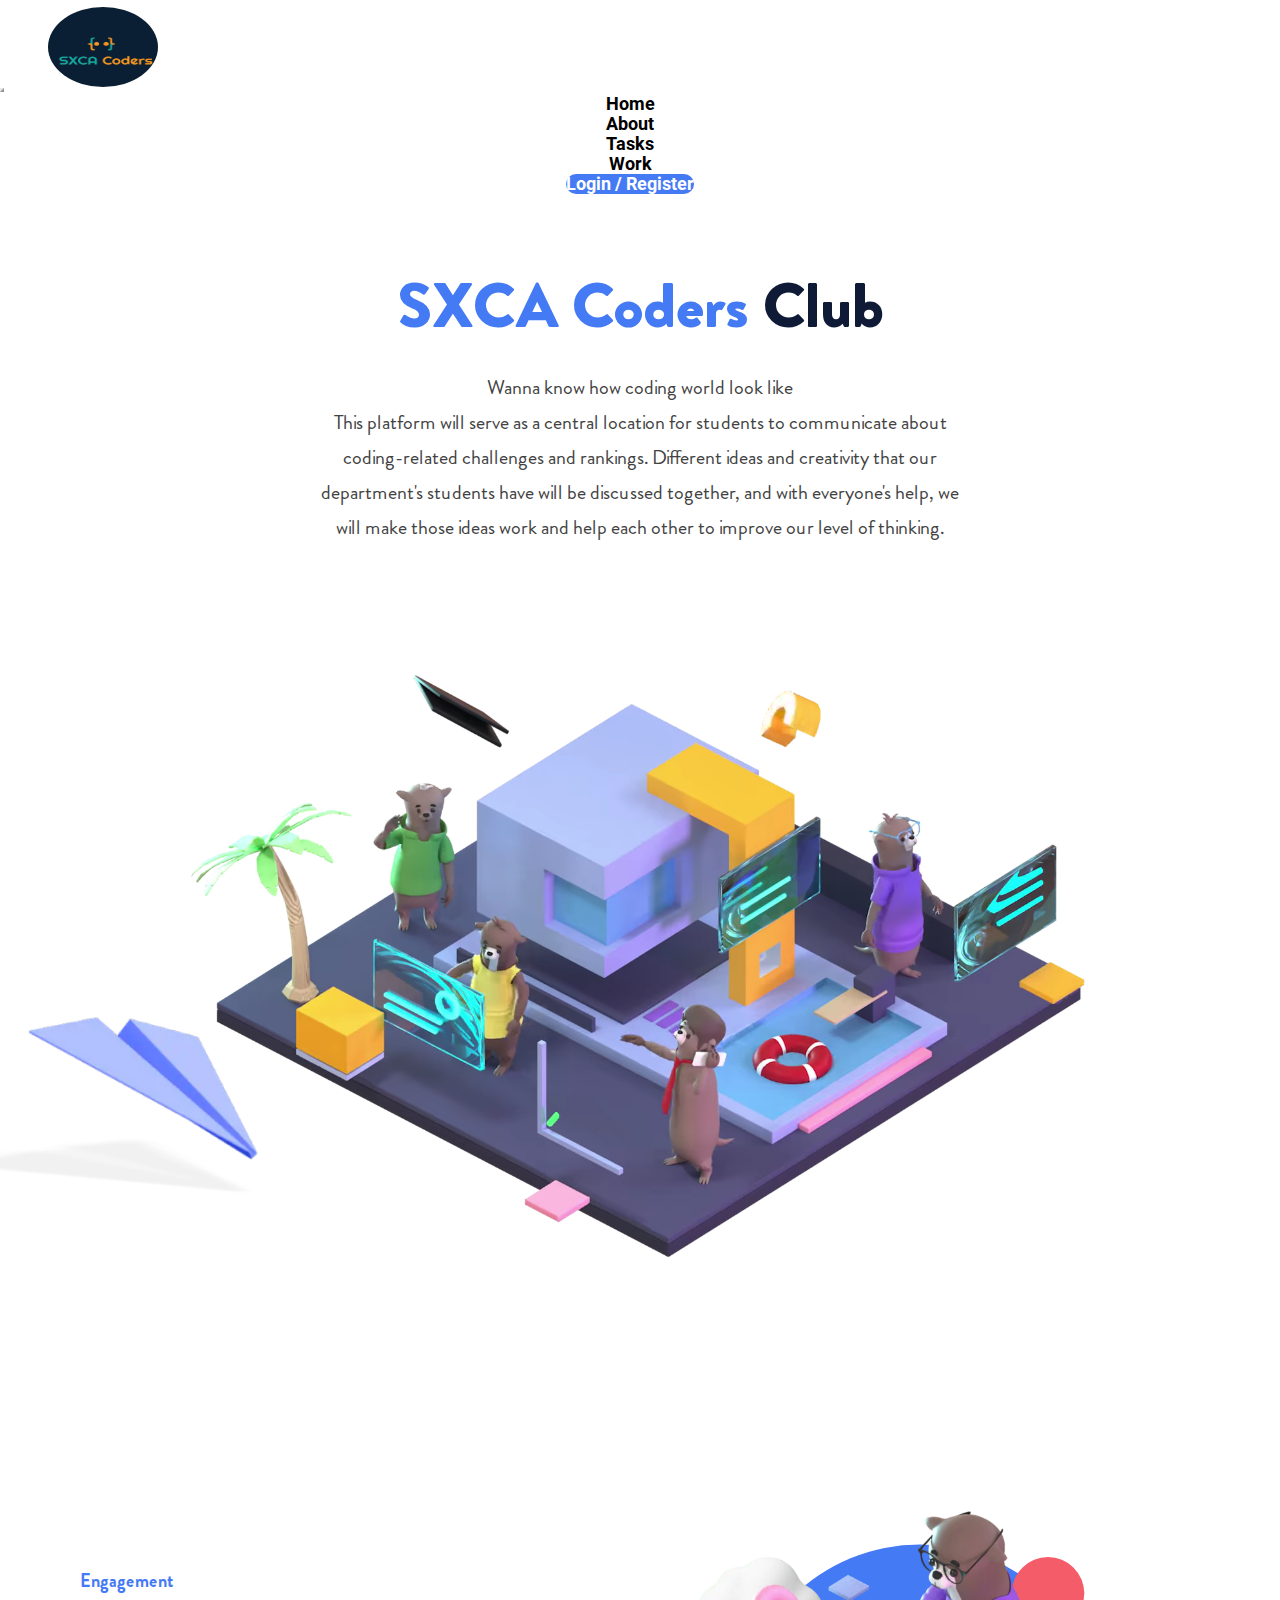
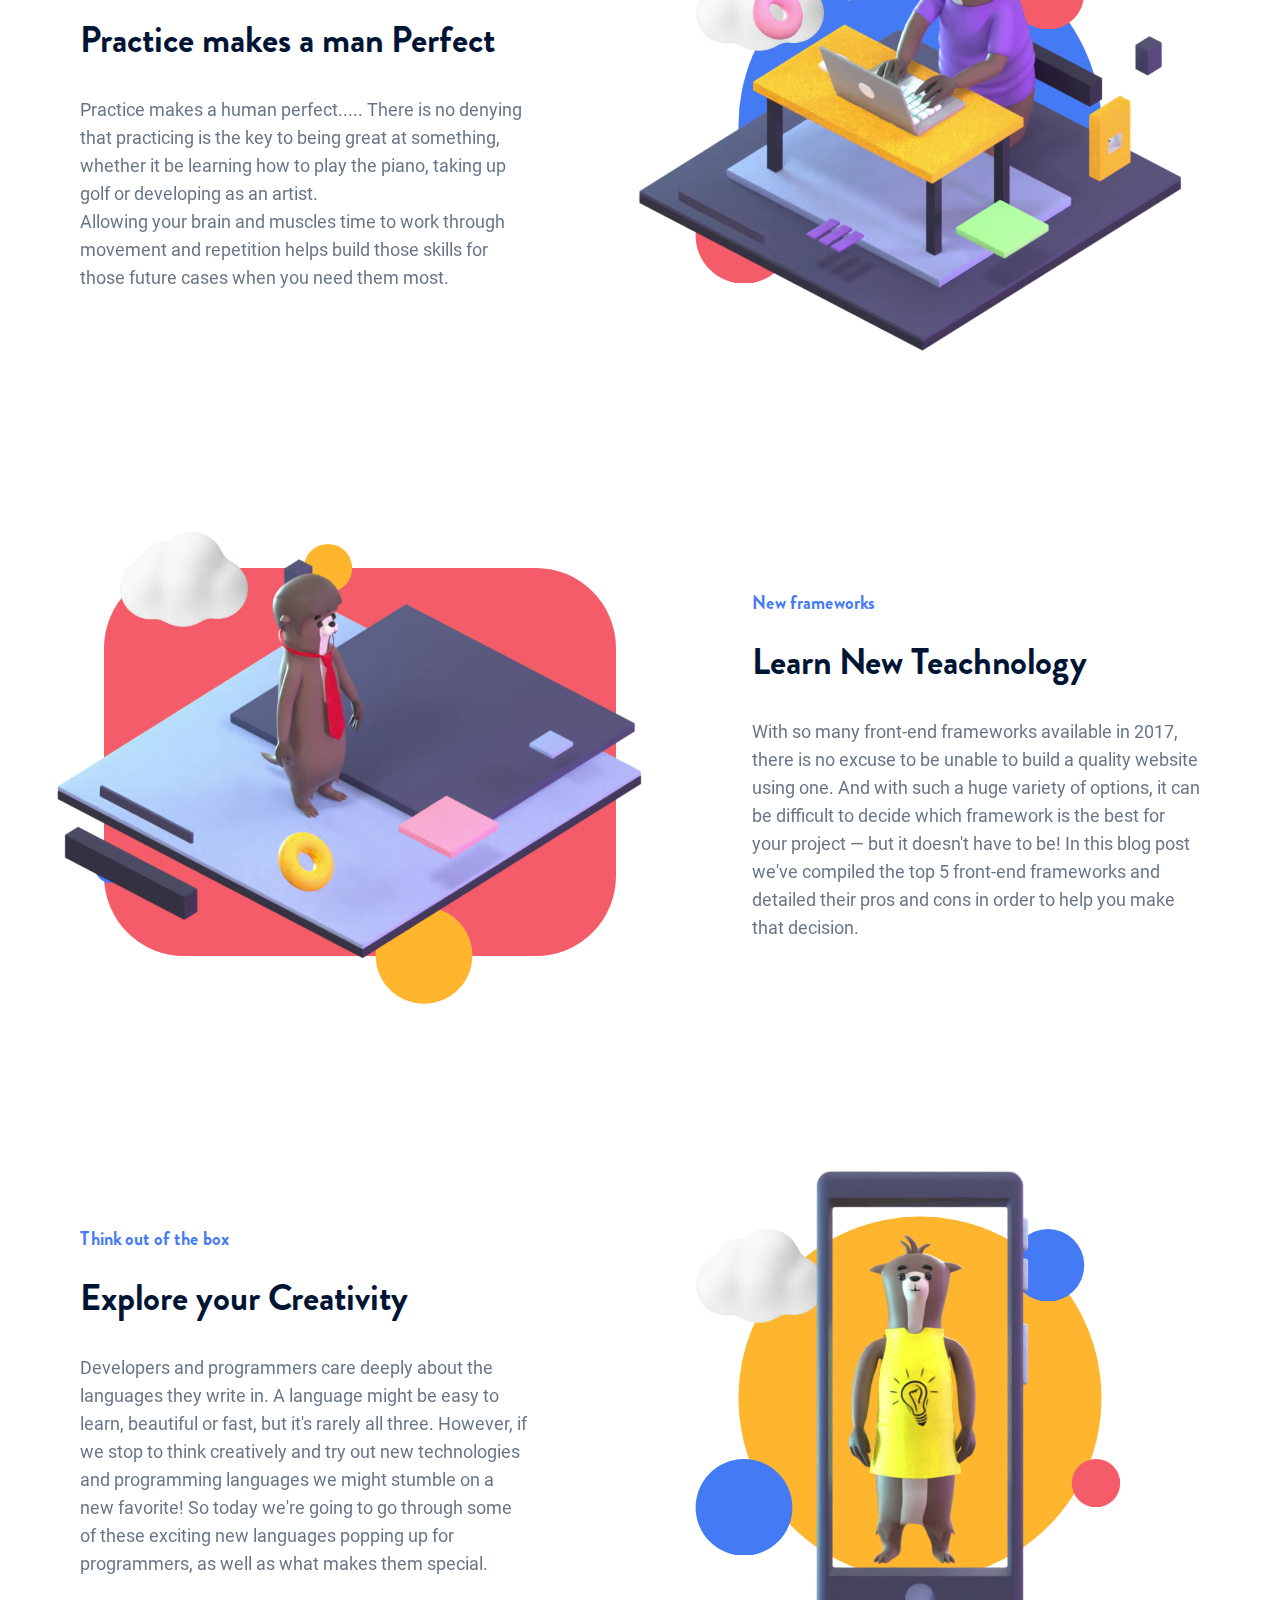
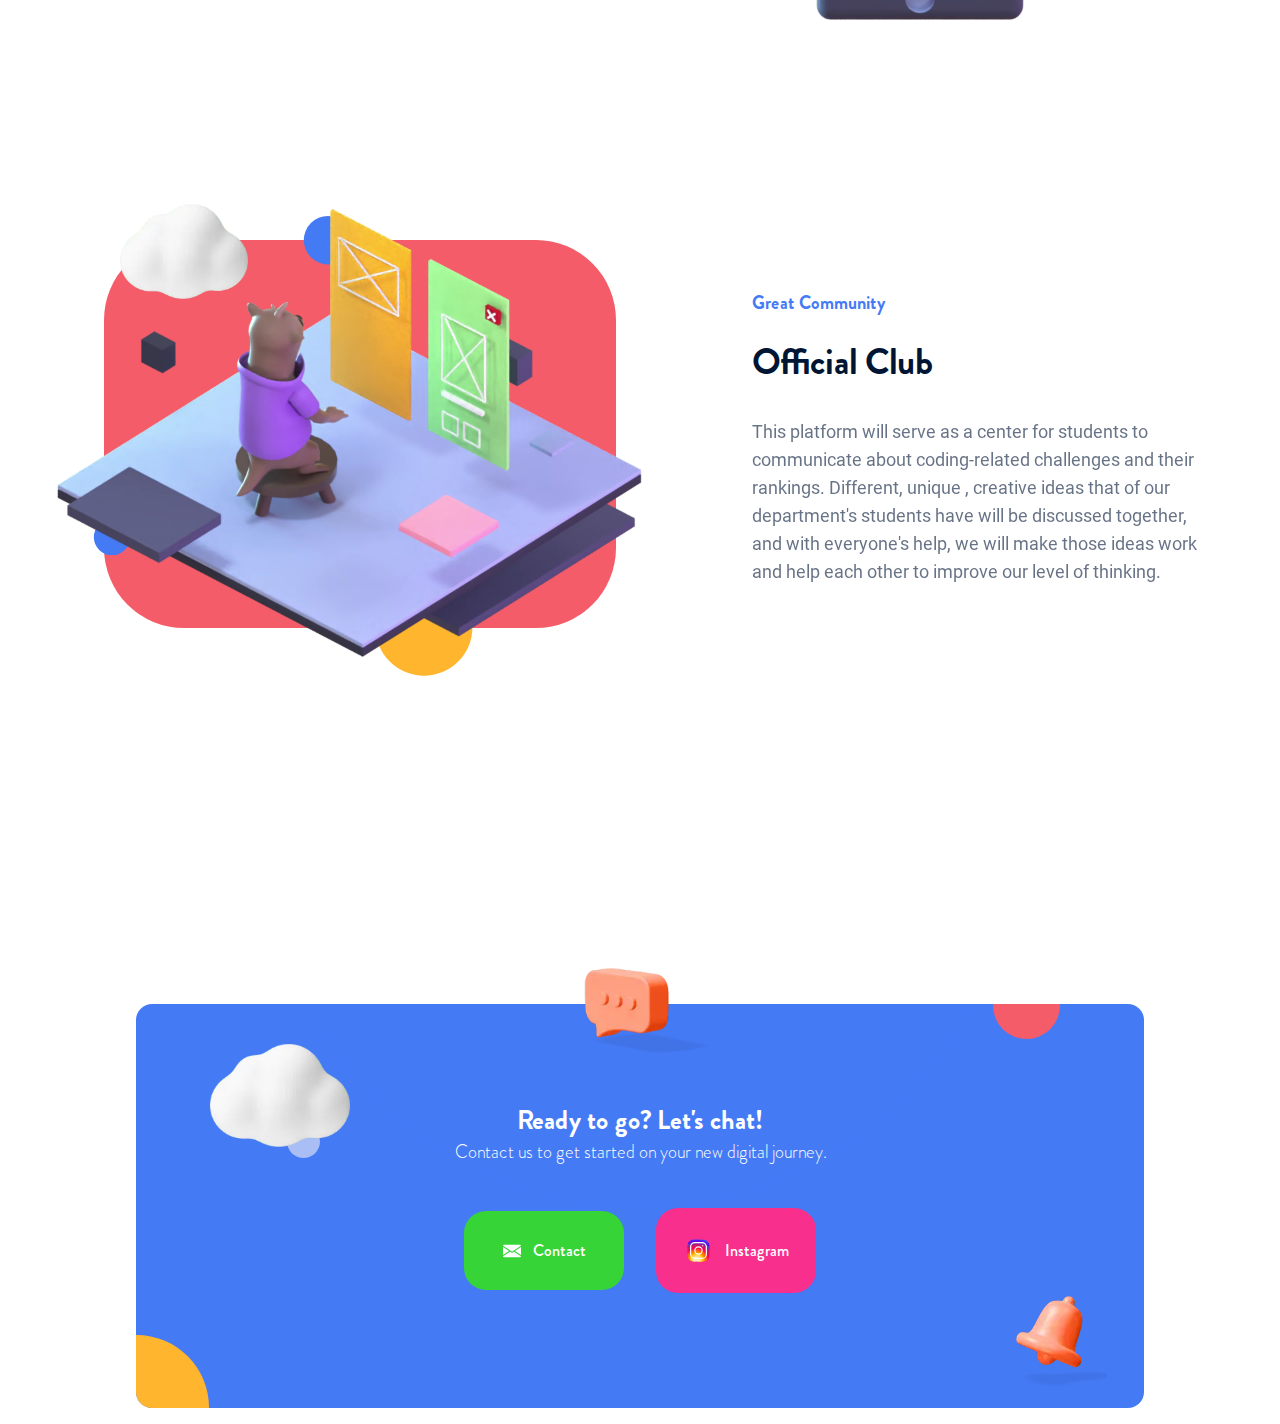
==== commit 38ee5ac0: "logo changes" ====
--- a/index.html
+++ b/index.html
@@ -52,7 +52,7 @@
                         <span class="navbar-toggler-icon"></span>
                     </button>
                     <a href="index.html">
-                    <img style="margin-left: 40px;margin-top: -10px; border-radius: 50%;" width="109.93243243243242" height="80" loading="lazy"
+                    <img style="margin-left: 40px;margin-top: 10px; border-radius: 50%;" width="109.93243243243242" height="80" loading="lazy"
                         src="/logo1.png"
                         class="header_logo__489xt" alt="logo"></a>
                     <div class="collapse navbar-collapse" id="navbarTogglerDemo03">
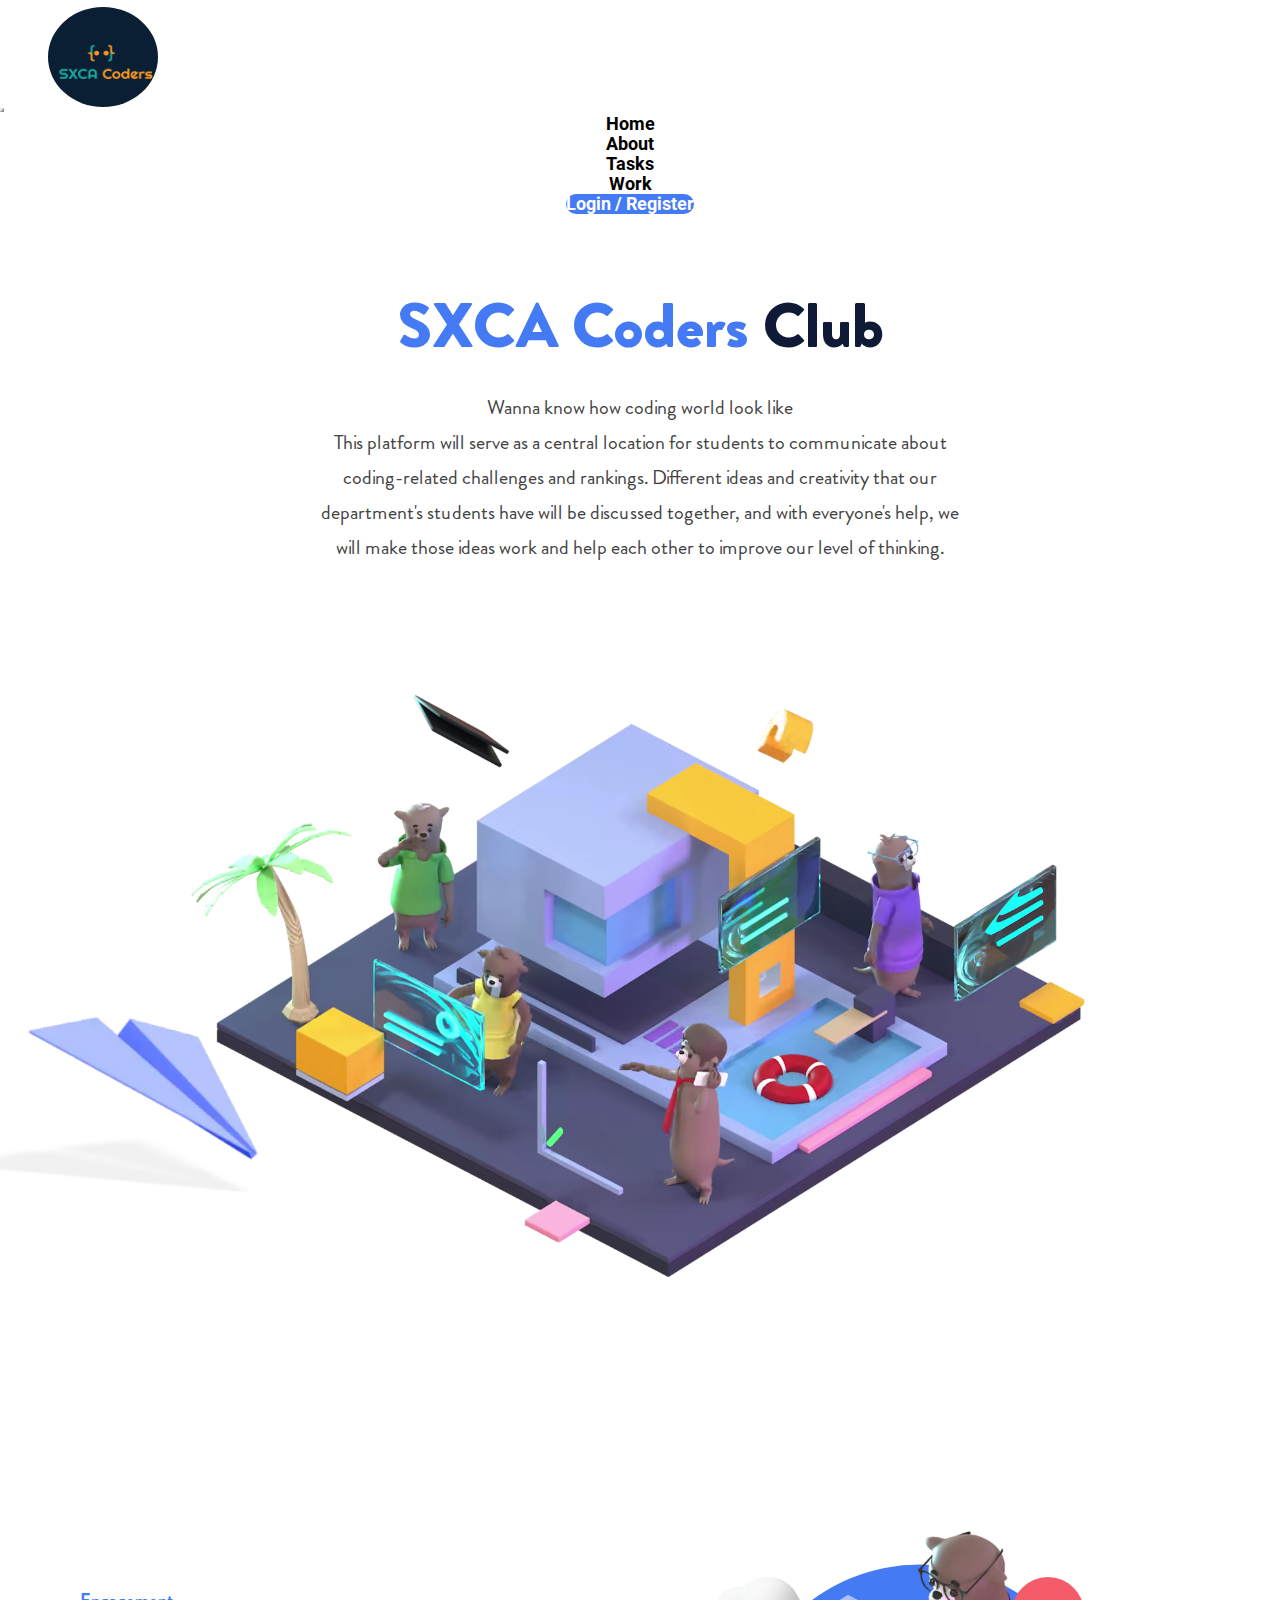
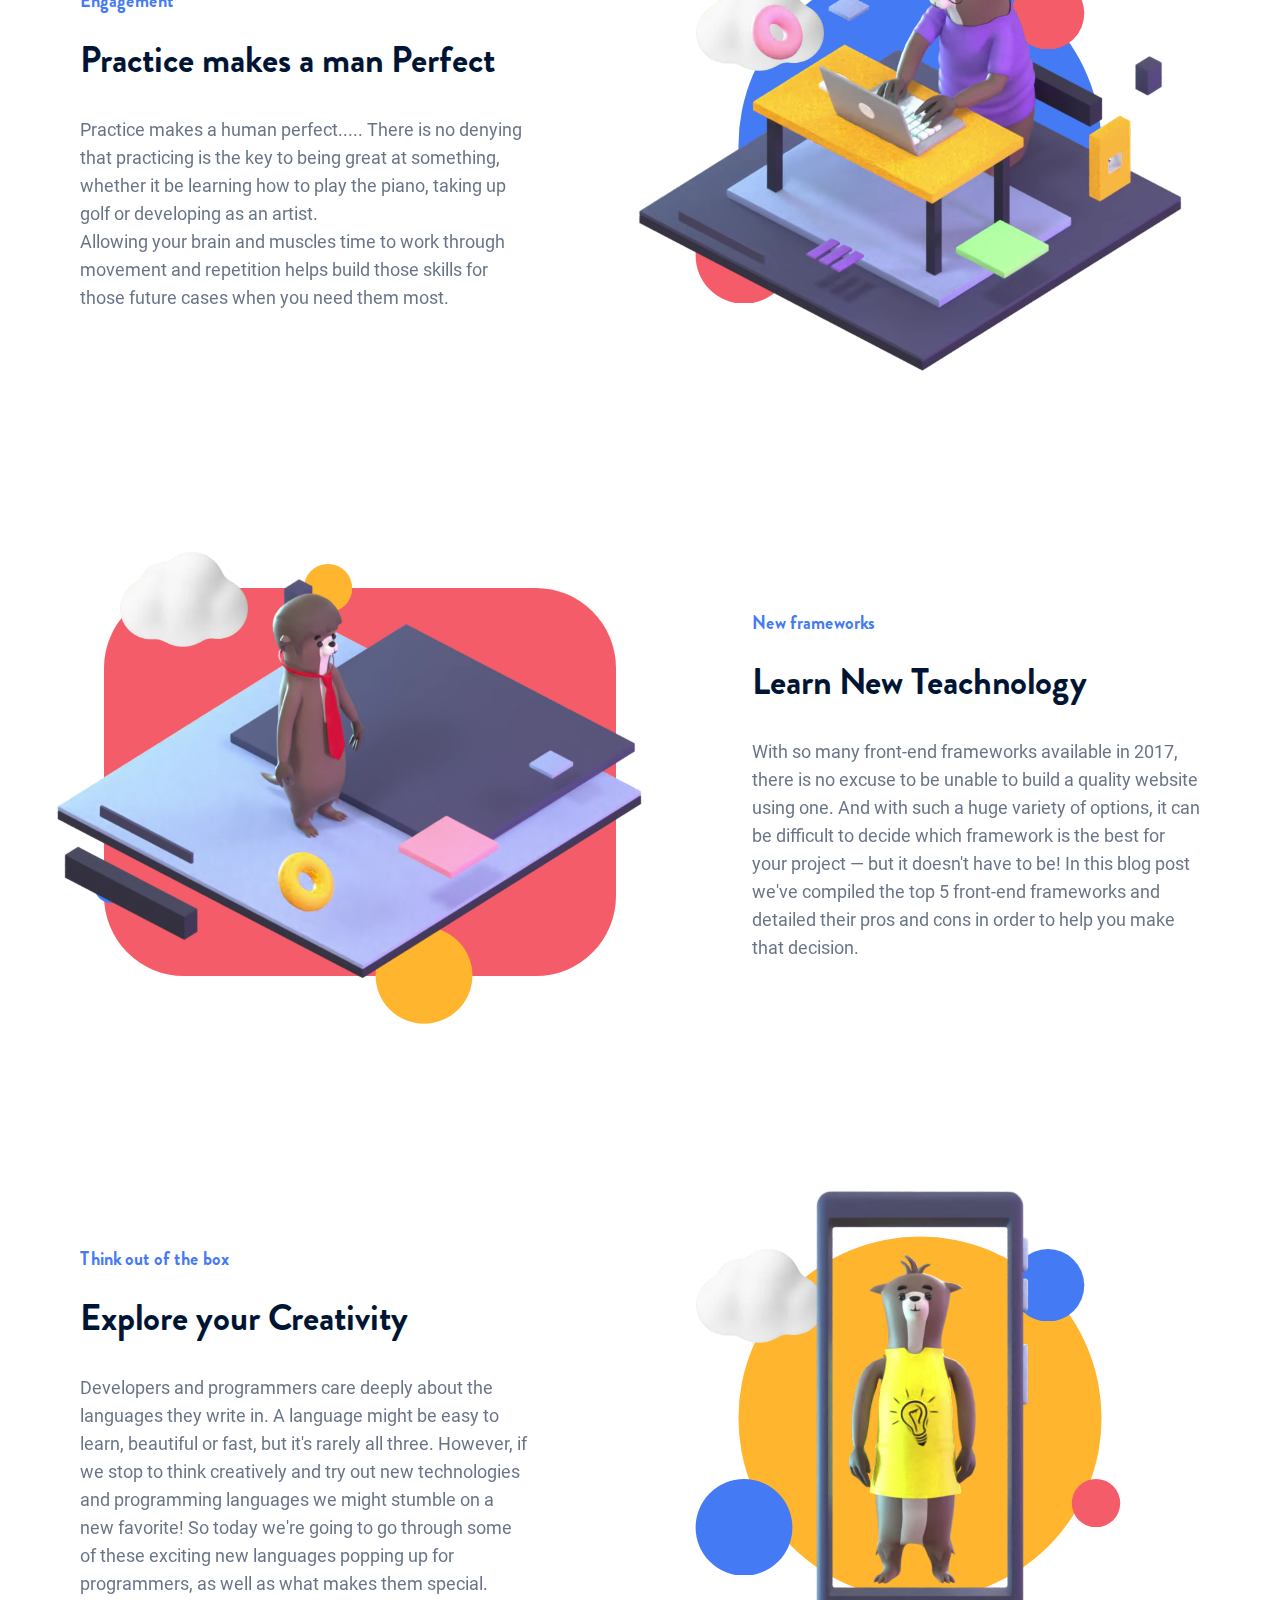
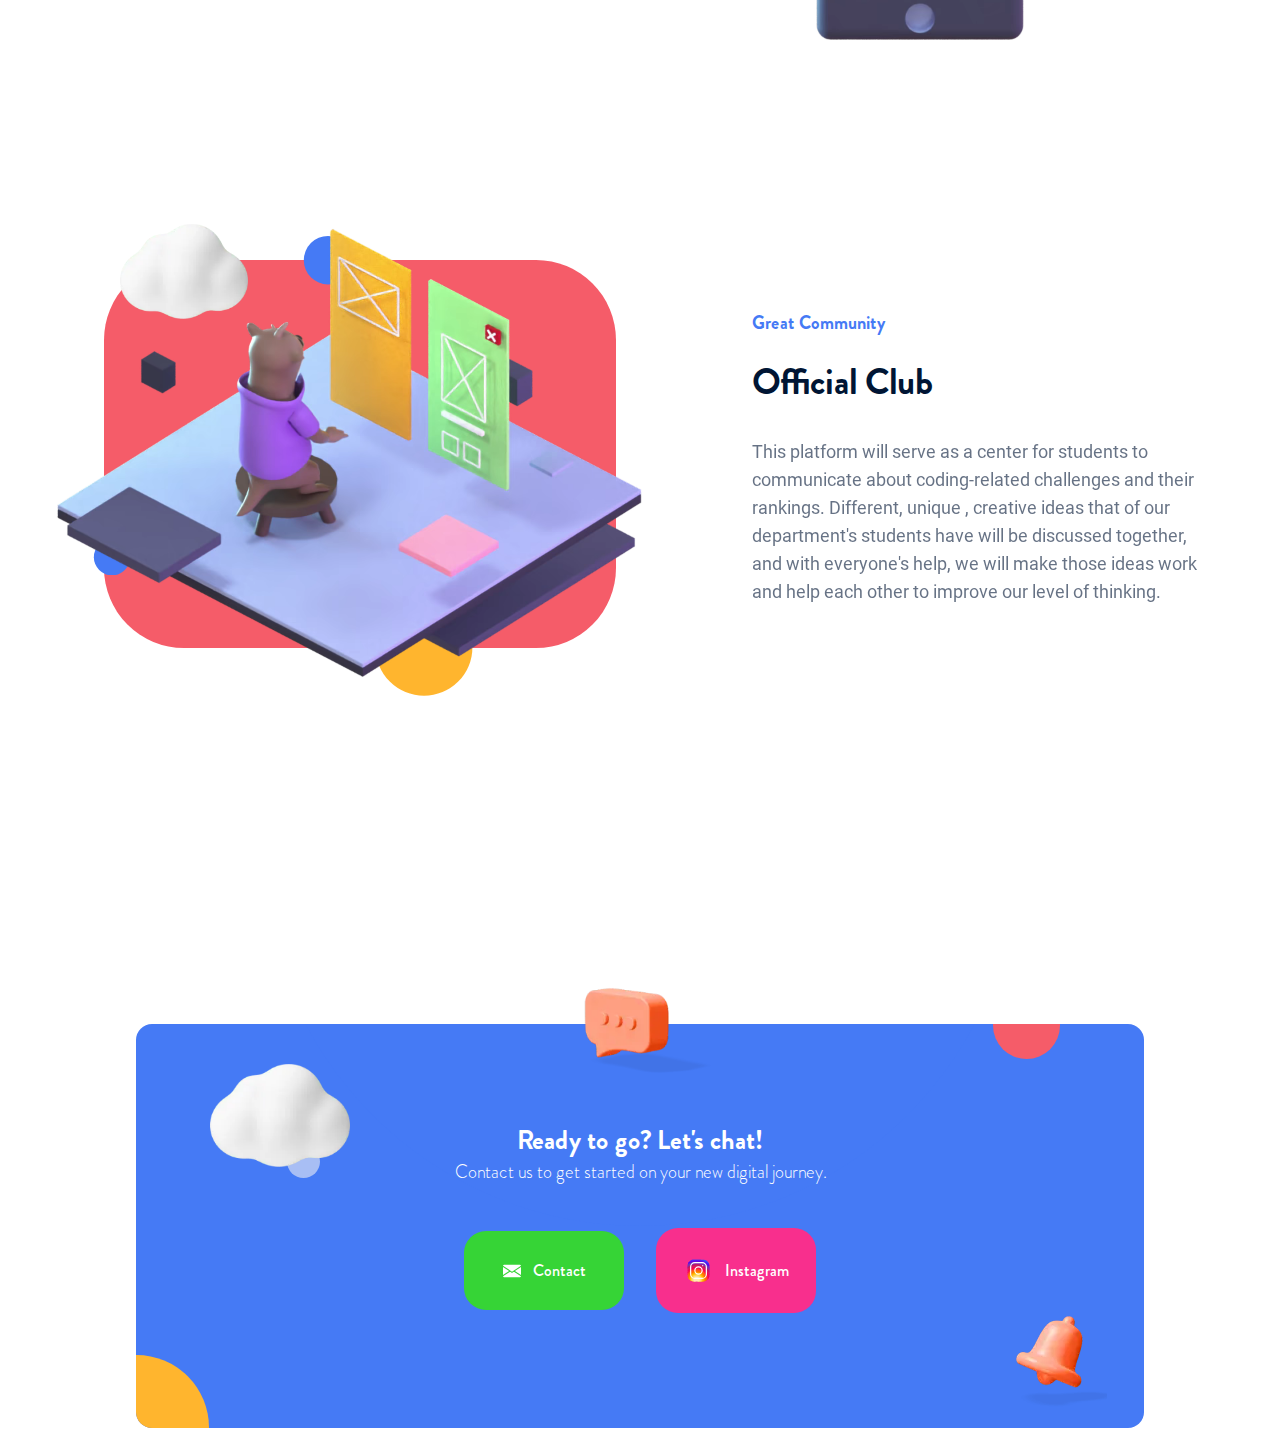
==== commit 56854020: "logo changes" ====
--- a/index.html
+++ b/index.html
@@ -52,7 +52,7 @@
                         <span class="navbar-toggler-icon"></span>
                     </button>
                     <a href="index.html">
-                    <img style="margin-left: 40px;margin-top: 10px; border-radius: 50%;" width="109.93243243243242" height="80" loading="lazy"
+                    <img style="margin-left: 40px;margin-top: 10px; border-radius: 50%;" width="109.93243243243242" height="100" loading="lazy"
                         src="/logo1.png"
                         class="header_logo__489xt" alt="logo"></a>
                     <div class="collapse navbar-collapse" id="navbarTogglerDemo03">
